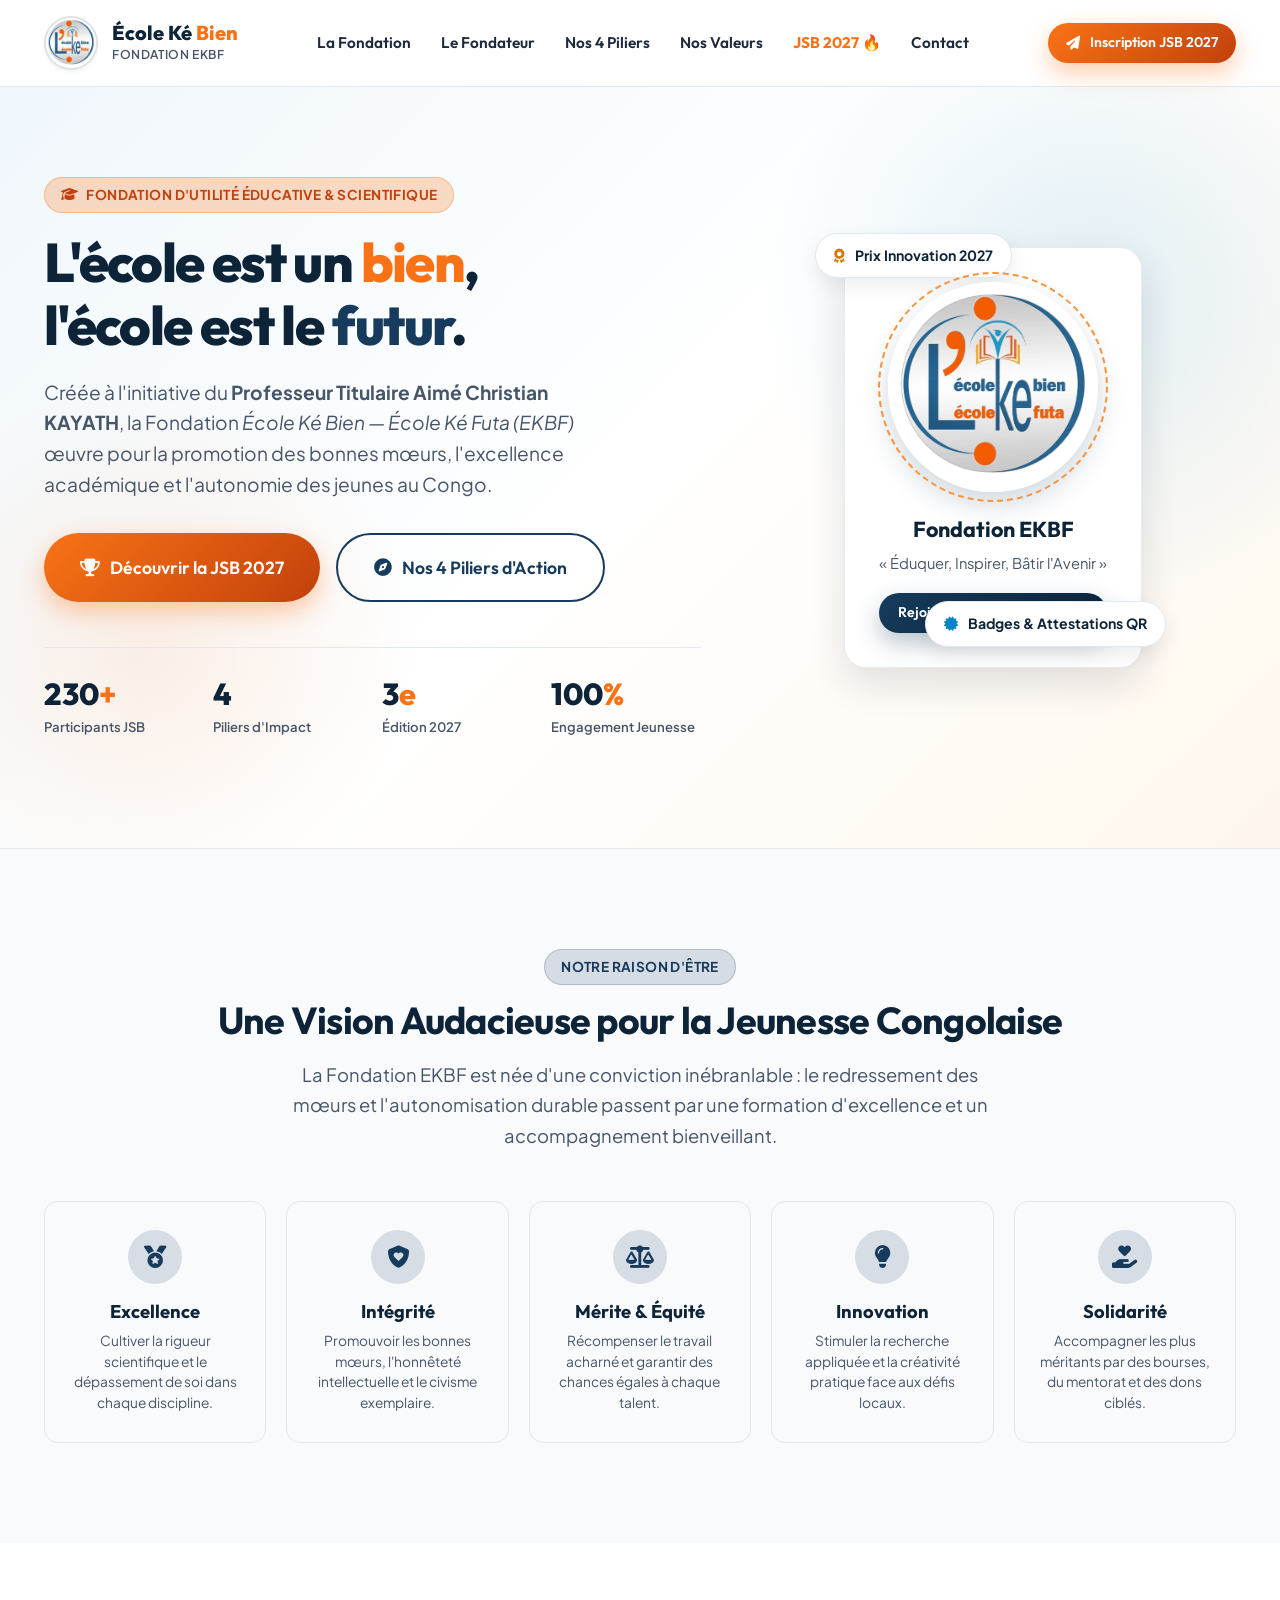
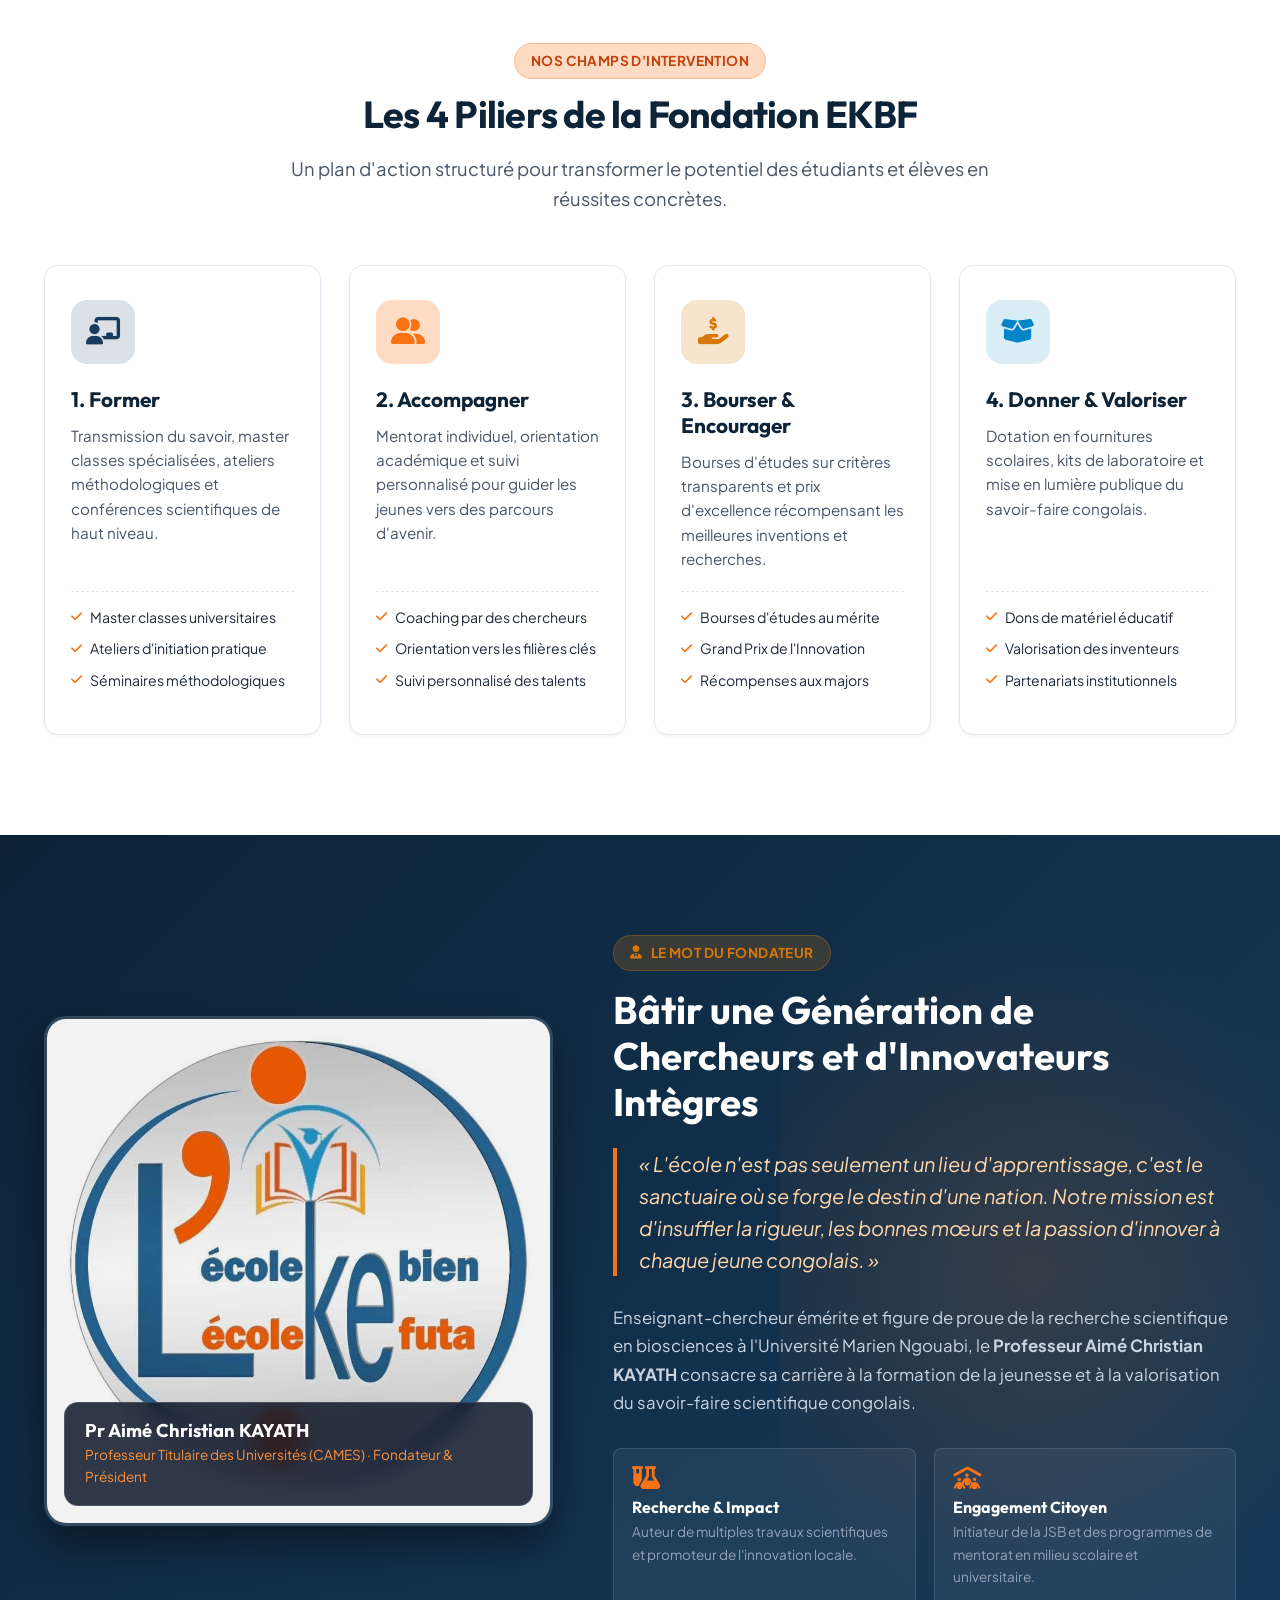
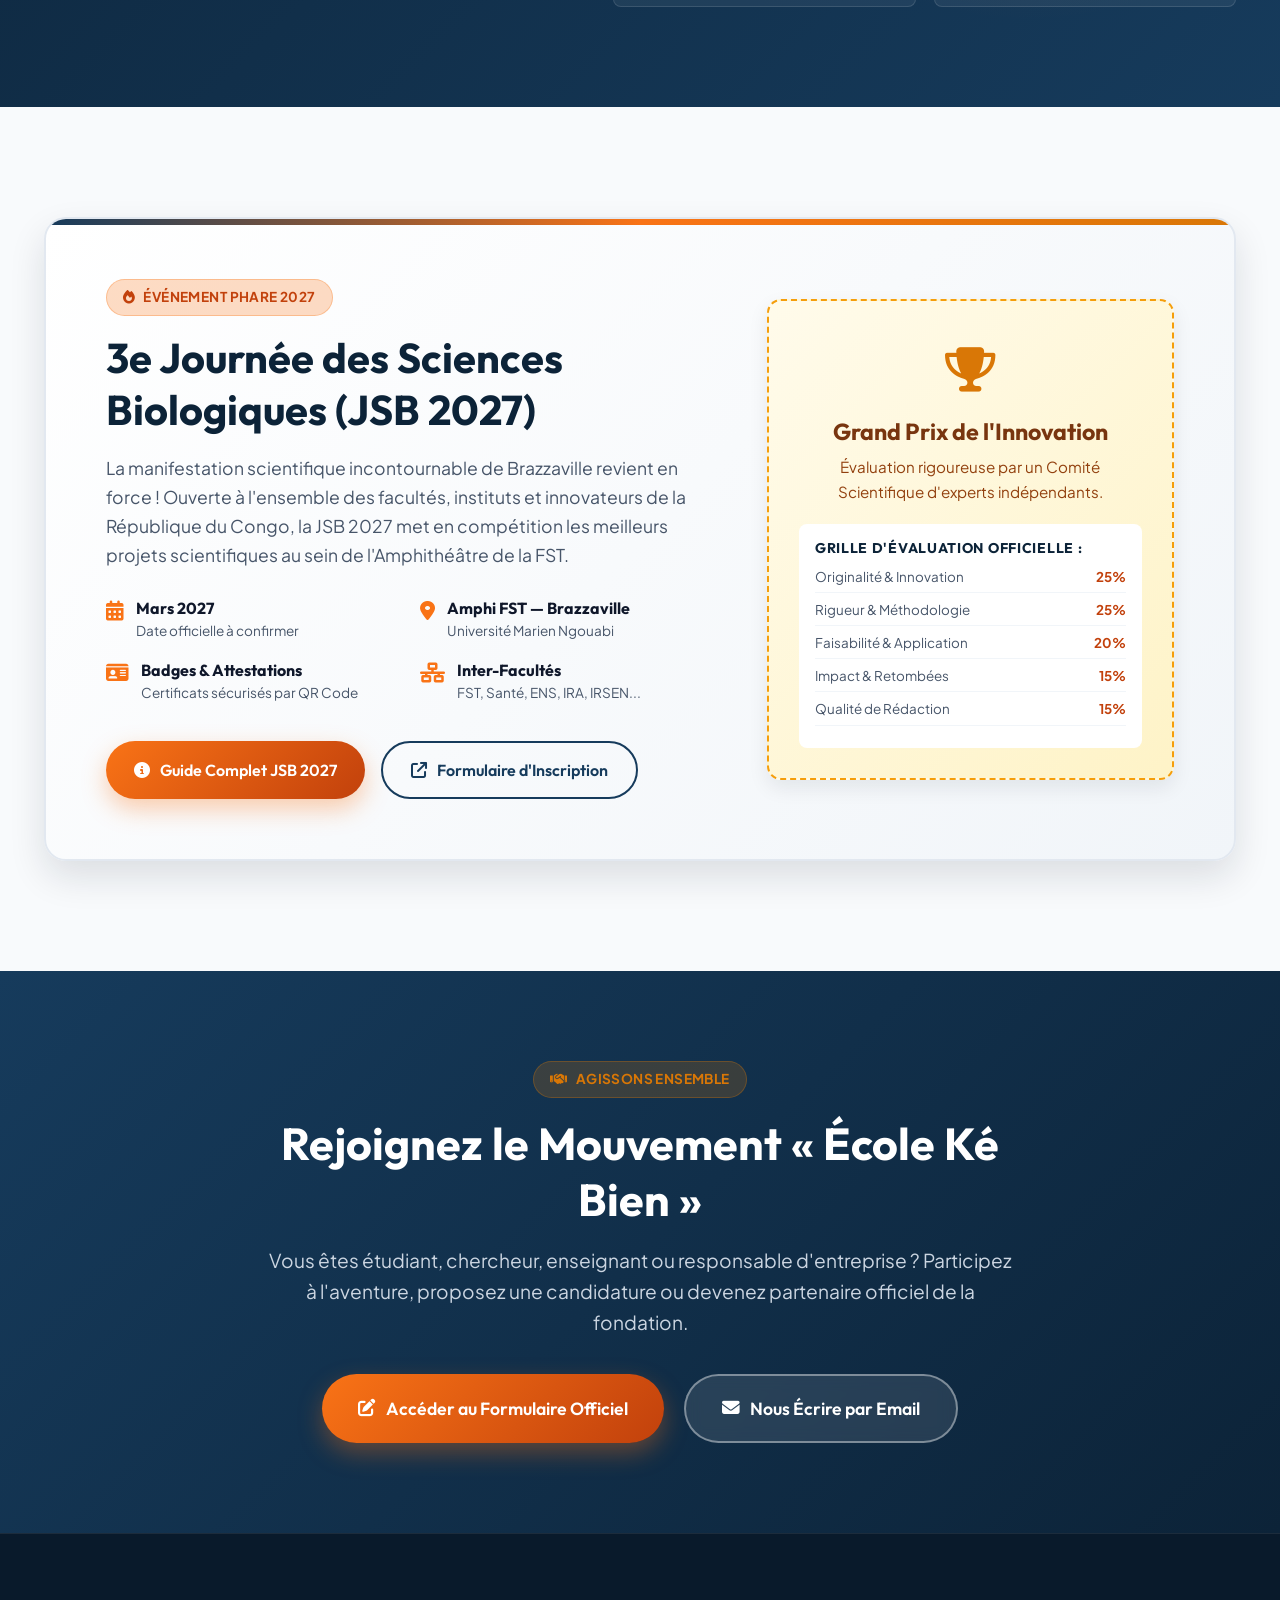
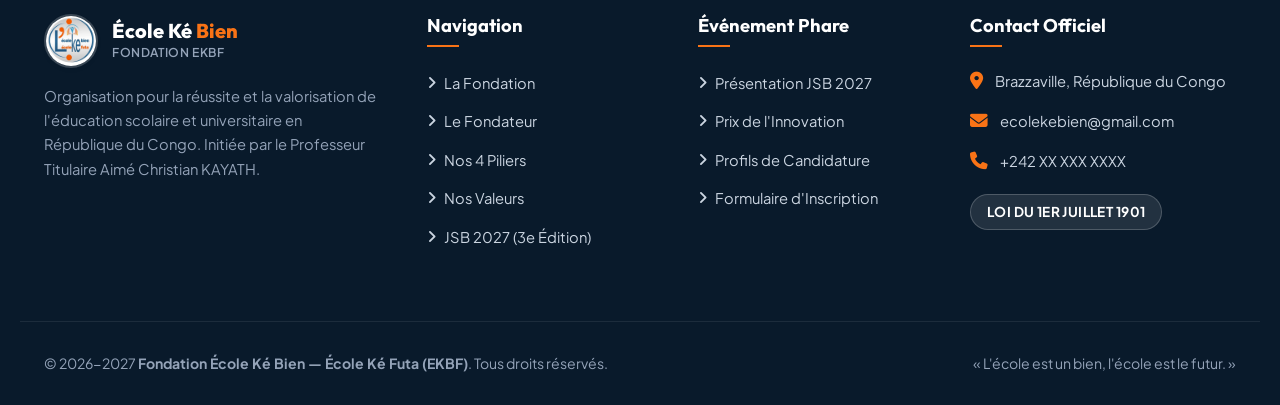
==== index.html @ 183962e8 "Initial commit: Fondation EKBF official website & JSB 2027 portal" ====
<!DOCTYPE html>
<html lang="fr">
<head>
    <meta charset="UTF-8">
    <meta name="viewport" content="width=device-width, initial-scale=1.0">
    <title>Fondation École Ké Bien — École Ké Futa (EKBF) | Excellence, Éducation & Innovation au Congo</title>
    <meta name="description" content="Site officiel de la Fondation École Ké Bien — École Ké Futa (EKBF), initiée par le Pr Aimé Christian KAYATH. Formation, bourses, accompagnement et valorisation de la jeunesse congolaise.">
    <meta name="keywords" content="Fondation École Ké Bien, EKBF, Pr Aimé Christian KAYATH, JSB 2027, Journée des Sciences Biologiques, Éducation Congo, Bourses Brazzaville, FST Marien Ngouabi">
    
    <!-- Open Graph / Meta Réseaux -->
    <meta property="og:title" content="Fondation École Ké Bien — École Ké Futa (EKBF)">
    <meta property="og:description" content="L'école est un bien, l'école est le futur. Former, accompagner, encourager et valoriser la jeunesse.">
    <meta property="og:image" content="assets/images/logo.jpg">
    <meta property="og:type" content="website">
    <link rel="icon" type="image/jpeg" href="assets/images/logo.jpg">

    <!-- Google Fonts -->
    <link rel="preconnect" href="https://fonts.googleapis.com">
    <link rel="preconnect" href="https://fonts.gstatic.com" crossorigin>
    <link href="https://fonts.googleapis.com/css2?family=Outfit:wght@400;500;600;700;800;900&family=Plus+Jakarta+Sans:wght@400;500;600;700&display=swap" rel="stylesheet">
    
    <!-- FontAwesome Icons -->
    <link rel="stylesheet" href="https://cdnjs.cloudflare.com/ajax/libs/font-awesome/6.5.1/css/all.min.css">
    
    <!-- CSS Stylesheet -->
    <link rel="stylesheet" href="assets/css/style.css">
</head>
<body>

    <!-- Header & Navigation -->
    <header class="header">
        <div class="container nav-container">
            <a href="index.html" class="brand">
                <img src="assets/images/logo.jpg" alt="Logo Fondation École Ké Bien" class="brand-logo">
                <div class="brand-text">
                    <span class="brand-name">École Ké <span>Bien</span></span>
                    <span class="brand-sub">Fondation EKBF</span>
                </div>
            </a>

            <nav class="nav-menu">
                <a href="#about" class="nav-link">La Fondation</a>
                <a href="#founder" class="nav-link">Le Fondateur</a>
                <a href="#pillars" class="nav-link">Nos 4 Piliers</a>
                <a href="#values" class="nav-link">Nos Valeurs</a>
                <a href="jsb2027.html" class="nav-link" style="color: var(--accent); font-weight: 700;">JSB 2027 🔥</a>
                <a href="#contact" class="nav-link">Contact</a>
            </nav>

            <div class="nav-actions">
                <a href="https://docs.google.com/forms/d/e/1FAIpQLSf5AGC9kLKZxLY8xlVCGyChN3g2PgjJRhmzrLMBr2_vWuns3w/viewform" target="_blank" class="btn btn-accent btn-sm">
                    <i class="fa-solid fa-paper-plane"></i> Inscription JSB 2027
                </a>
                <button class="mobile-toggle" aria-label="Menu">
                    <i class="fa-solid fa-bars"></i>
                </button>
            </div>
        </div>
    </header>

    <!-- Hero Section -->
    <section class="hero">
        <div class="container hero-grid">
            <div class="hero-content">
                <div class="badge badge-accent">
                    <i class="fa-solid fa-graduation-cap"></i> Fondation d'Utilité Éducative & Scientifique
                </div>
                <h1 class="hero-title">
                    L'école est un <span class="highlight-orange">bien</span>,<br>
                    l'école est le <span class="highlight-blue">futur</span>.
                </h1>
                <p class="hero-desc">
                    Créée à l'initiative du <strong>Professeur Titulaire Aimé Christian KAYATH</strong>, la Fondation <em>École Ké Bien — École Ké Futa (EKBF)</em> œuvre pour la promotion des bonnes mœurs, l'excellence académique et l'autonomie des jeunes au Congo.
                </p>
                <div class="hero-buttons">
                    <a href="jsb2027.html" class="btn btn-accent btn-lg">
                        <i class="fa-solid fa-trophy"></i> Découvrir la JSB 2027
                    </a>
                    <a href="#pillars" class="btn btn-outline btn-lg">
                        <i class="fa-solid fa-compass"></i> Nos 4 Piliers d'Action
                    </a>
                </div>

                <div class="hero-stats">
                    <div class="stat-item">
                        <div class="stat-num">230<span>+</span></div>
                        <div class="stat-label">Participants JSB</div>
                    </div>
                    <div class="stat-item">
                        <div class="stat-num">4</div>
                        <div class="stat-label">Piliers d'Impact</div>
                    </div>
                    <div class="stat-item">
                        <div class="stat-num">3<span>e</span></div>
                        <div class="stat-label">Édition 2027</div>
                    </div>
                    <div class="stat-item">
                        <div class="stat-num">100<span>%</span></div>
                        <div class="stat-label">Engagement Jeunesse</div>
                    </div>
                </div>
            </div>

            <div class="hero-visual">
                <div class="hero-card-badge">
                    <div class="floating-pill pill-1">
                        <i class="fa-solid fa-award" style="color: var(--gold);"></i> Prix Innovation 2027
                    </div>
                    <div class="hero-logo-wrapper">
                        <div class="pulse-ring"></div>
                        <img src="assets/images/logo.jpg" alt="Sceau Officiel Fondation EKBF">
                    </div>
                    <h3 class="hero-card-title">Fondation EKBF</h3>
                    <p class="hero-card-sub">« Éduquer, Inspirer, Bâtir l'Avenir »</p>
                    <a href="https://docs.google.com/forms/d/e/1FAIpQLSf5AGC9kLKZxLY8xlVCGyChN3g2PgjJRhmzrLMBr2_vWuns3w/viewform" target="_blank" class="btn btn-primary btn-sm" style="width: 100%;">
                        Rejoindre l'Événement Officiel
                    </a>
                    <div class="floating-pill pill-2">
                        <i class="fa-solid fa-certificate" style="color: var(--sky);"></i> Badges & Attestations QR
                    </div>
                </div>
            </div>
        </div>
    </section>

    <!-- Section À Propos & Vision -->
    <section id="about" class="section-values" style="background: #f8fafc; border-top: 1px solid var(--gray-border);">
        <div class="container">
            <div class="section-tag">
                <span class="badge badge-primary">Notre Raison d'Être</span>
            </div>
            <h2 class="section-title">Une Vision Audacieuse pour la Jeunesse Congolaise</h2>
            <p class="section-subtitle">
                La Fondation EKBF est née d'une conviction inébranlable : le redressement des mœurs et l'autonomisation durable passent par une formation d'excellence et un accompagnement bienveillant.
            </p>

            <div class="values-grid">
                <div class="value-card">
                    <div class="value-icon"><i class="fa-solid fa-medal"></i></div>
                    <h3 class="value-title">Excellence</h3>
                    <p class="value-desc">Cultiver la rigueur scientifique et le dépassement de soi dans chaque discipline.</p>
                </div>
                <div class="value-card">
                    <div class="value-icon"><i class="fa-solid fa-shield-heart"></i></div>
                    <h3 class="value-title">Intégrité</h3>
                    <p class="value-desc">Promouvoir les bonnes mœurs, l'honnêteté intellectuelle et le civisme exemplaire.</p>
                </div>
                <div class="value-card">
                    <div class="value-icon"><i class="fa-solid fa-scale-balanced"></i></div>
                    <h3 class="value-title">Mérite & Équité</h3>
                    <p class="value-desc">Récompenser le travail acharné et garantir des chances égales à chaque talent.</p>
                </div>
                <div class="value-card">
                    <div class="value-icon"><i class="fa-solid fa-lightbulb"></i></div>
                    <h3 class="value-title">Innovation</h3>
                    <p class="value-desc">Stimuler la recherche appliquée et la créativité pratique face aux défis locaux.</p>
                </div>
                <div class="value-card">
                    <div class="value-icon"><i class="fa-solid fa-hand-holding-heart"></i></div>
                    <h3 class="value-title">Solidarité</h3>
                    <p class="value-desc">Accompagner les plus méritants par des bourses, du mentorat et des dons ciblés.</p>
                </div>
            </div>
        </div>
    </section>

    <!-- Section 4 Piliers d'Action -->
    <section id="pillars" class="section-pillars">
        <div class="container">
            <div class="section-tag">
                <span class="badge badge-accent">Nos Champs d'Intervention</span>
            </div>
            <h2 class="section-title">Les 4 Piliers de la Fondation EKBF</h2>
            <p class="section-subtitle">
                Un plan d'action structuré pour transformer le potentiel des étudiants et élèves en réussites concrètes.
            </p>

            <div class="pillars-grid">
                <!-- Pilier 1 -->
                <div class="pillar-card">
                    <div class="pillar-icon"><i class="fa-solid fa-chalkboard-user"></i></div>
                    <h3 class="pillar-title">1. Former</h3>
                    <p class="pillar-desc">
                        Transmission du savoir, master classes spécialisées, ateliers méthodologiques et conférences scientifiques de haut niveau.
                    </p>
                    <ul class="pillar-list">
                        <li><i class="fa-solid fa-check"></i> Master classes universitaires</li>
                        <li><i class="fa-solid fa-check"></i> Ateliers d'initiation pratique</li>
                        <li><i class="fa-solid fa-check"></i> Séminaires méthodologiques</li>
                    </ul>
                </div>

                <!-- Pilier 2 -->
                <div class="pillar-card">
                    <div class="pillar-icon"><i class="fa-solid fa-user-group"></i></div>
                    <h3 class="pillar-title">2. Accompagner</h3>
                    <p class="pillar-desc">
                        Mentorat individuel, orientation académique et suivi personnalisé pour guider les jeunes vers des parcours d'avenir.
                    </p>
                    <ul class="pillar-list">
                        <li><i class="fa-solid fa-check"></i> Coaching par des chercheurs</li>
                        <li><i class="fa-solid fa-check"></i> Orientation vers les filières clés</li>
                        <li><i class="fa-solid fa-check"></i> Suivi personnalisé des talents</li>
                    </ul>
                </div>

                <!-- Pilier 3 -->
                <div class="pillar-card">
                    <div class="pillar-icon"><i class="fa-solid fa-hand-holding-dollar"></i></div>
                    <h3 class="pillar-title">3. Bourser & Encourager</h3>
                    <p class="pillar-desc">
                        Bourses d'études sur critères transparents et prix d'excellence récompensant les meilleures inventions et recherches.
                    </p>
                    <ul class="pillar-list">
                        <li><i class="fa-solid fa-check"></i> Bourses d'études au mérite</li>
                        <li><i class="fa-solid fa-check"></i> Grand Prix de l'Innovation</li>
                        <li><i class="fa-solid fa-check"></i> Récompenses aux majors</li>
                    </ul>
                </div>

                <!-- Pilier 4 -->
                <div class="pillar-card">
                    <div class="pillar-icon"><i class="fa-solid fa-box-open"></i></div>
                    <h3 class="pillar-title">4. Donner & Valoriser</h3>
                    <p class="pillar-desc">
                        Dotation en fournitures scolaires, kits de laboratoire et mise en lumière publique du savoir-faire congolais.
                    </p>
                    <ul class="pillar-list">
                        <li><i class="fa-solid fa-check"></i> Dons de matériel éducatif</li>
                        <li><i class="fa-solid fa-check"></i> Valorisation des inventeurs</li>
                        <li><i class="fa-solid fa-check"></i> Partenariats institutionnels</li>
                    </ul>
                </div>
            </div>
        </div>
    </section>

    <!-- Section Le Fondateur -->
    <section id="founder" class="section-founder">
        <div class="container founder-grid">
            <div class="founder-image-box">
                <div class="founder-img-wrapper">
                    <img src="assets/images/logo.jpg" alt="Fondateur Pr Aimé Christian KAYATH" style="filter: brightness(0.95);">
                </div>
                <div class="founder-badge-overlay">
                    <h4 class="founder-badge-title">Pr Aimé Christian KAYATH</h4>
                    <p class="founder-badge-sub">Professeur Titulaire des Universités (CAMES) · Fondateur & Président</p>
                </div>
            </div>

            <div class="founder-content">
                <div class="badge badge-gold" style="margin-bottom: 16px;">
                    <i class="fa-solid fa-user-tie"></i> Le Mot du Fondateur
                </div>
                <h2>Bâtir une Génération de Chercheurs et d'Innovateurs Intègres</h2>
                <div class="founder-quote">
                    « L'école n'est pas seulement un lieu d'apprentissage, c'est le sanctuaire où se forge le destin d'une nation. Notre mission est d'insuffler la rigueur, les bonnes mœurs et la passion d'innover à chaque jeune congolais. »
                </div>
                <p class="founder-bio">
                    Enseignant-chercheur émérite et figure de proue de la recherche scientifique en biosciences à l'Université Marien Ngouabi, le <strong>Professeur Aimé Christian KAYATH</strong> consacre sa carrière à la formation de la jeunesse et à la valorisation du savoir-faire scientifique congolais.
                </p>

                <div class="founder-highlights">
                    <div class="highlight-box">
                        <i class="fa-solid fa-flask-vial"></i>
                        <h4>Recherche & Impact</h4>
                        <p>Auteur de multiples travaux scientifiques et promoteur de l'innovation locale.</p>
                    </div>
                    <div class="highlight-box">
                        <i class="fa-solid fa-people-roof"></i>
                        <h4>Engagement Citoyen</h4>
                        <p>Initiateur de la JSB et des programmes de mentorat en milieu scolaire et universitaire.</p>
                    </div>
                </div>
            </div>
        </div>
    </section>

    <!-- Section Coup de Projecteur JSB 2027 -->
    <section class="section-jsb-spotlight">
        <div class="container">
            <div class="spotlight-card">
                <div class="spotlight-grid">
                    <div class="spotlight-info">
                        <div class="badge badge-accent">
                            <i class="fa-solid fa-fire"></i> Événement Phare 2027
                        </div>
                        <h2>3e Journée des Sciences Biologiques (JSB 2027)</h2>
                        <p>
                            La manifestation scientifique incontournable de Brazzaville revient en force ! Ouverte à l'ensemble des facultés, instituts et innovateurs de la République du Congo, la JSB 2027 met en compétition les meilleurs projets scientifiques au sein de l'Amphithéâtre de la FST.
                        </p>

                        <div class="spotlight-features">
                            <div class="feature-pill">
                                <i class="fa-solid fa-calendar-days"></i>
                                <div>
                                    <h5>Mars 2027</h5>
                                    <p>Date officielle à confirmer</p>
                                </div>
                            </div>
                            <div class="feature-pill">
                                <i class="fa-solid fa-location-dot"></i>
                                <div>
                                    <h5>Amphi FST — Brazzaville</h5>
                                    <p>Université Marien Ngouabi</p>
                                </div>
                            </div>
                            <div class="feature-pill">
                                <i class="fa-solid fa-id-card"></i>
                                <div>
                                    <h5>Badges & Attestations</h5>
                                    <p>Certificats sécurisés par QR Code</p>
                                </div>
                            </div>
                            <div class="feature-pill">
                                <i class="fa-solid fa-network-wired"></i>
                                <div>
                                    <h5>Inter-Facultés</h5>
                                    <p>FST, Santé, ENS, IRA, IRSEN...</p>
                                </div>
                            </div>
                        </div>

                        <div style="display: flex; gap: 16px; flex-wrap: wrap;">
                            <a href="jsb2027.html" class="btn btn-accent">
                                <i class="fa-solid fa-circle-info"></i> Guide Complet JSB 2027
                            </a>
                            <a href="https://docs.google.com/forms/d/e/1FAIpQLSf5AGC9kLKZxLY8xlVCGyChN3g2PgjJRhmzrLMBr2_vWuns3w/viewform" target="_blank" class="btn btn-outline">
                                <i class="fa-solid fa-arrow-up-right-from-square"></i> Formulaire d'Inscription
                            </a>
                        </div>
                    </div>

                    <div class="spotlight-prize">
                        <div class="prize-box">
                            <div class="prize-icon"><i class="fa-solid fa-trophy"></i></div>
                            <h3>Grand Prix de l'Innovation</h3>
                            <p>Évaluation rigoureuse par un Comité Scientifique d'experts indépendants.</p>
                            
                            <div class="prize-criteria">
                                <h6>Grille d'Évaluation Officielle :</h6>
                                <ul>
                                    <li>Originalité & Innovation <span>25%</span></li>
                                    <li>Rigueur & Méthodologie <span>25%</span></li>
                                    <li>Faisabilité & Application <span>20%</span></li>
                                    <li>Impact & Retombées <span>15%</span></li>
                                    <li>Qualité de Rédaction <span>15%</span></li>
                                </ul>
                            </div>
                        </div>
                    </div>
                </div>
            </div>
        </div>
    </section>

    <!-- Section CTA / Contact -->
    <section id="contact" class="section-cta">
        <div class="container cta-box">
            <div class="badge badge-gold" style="margin-bottom: 18px;">
                <i class="fa-solid fa-handshake"></i> Agissons Ensemble
            </div>
            <h2>Rejoignez le Mouvement « École Ké Bien »</h2>
            <p>
                Vous êtes étudiant, chercheur, enseignant ou responsable d'entreprise ? Participez à l'aventure, proposez une candidature ou devenez partenaire officiel de la fondation.
            </p>
            <div class="cta-actions">
                <a href="https://docs.google.com/forms/d/e/1FAIpQLSf5AGC9kLKZxLY8xlVCGyChN3g2PgjJRhmzrLMBr2_vWuns3w/viewform" target="_blank" class="btn btn-accent btn-lg">
                    <i class="fa-solid fa-pen-to-square"></i> Accéder au Formulaire Officiel
                </a>
                <a href="mailto:ecolekebien@gmail.com" class="btn btn-outline-white btn-lg">
                    <i class="fa-solid fa-envelope"></i> Nous Écrire par Email
                </a>
            </div>
        </div>
    </section>

    <!-- Footer -->
    <footer class="footer">
        <div class="container footer-grid">
            <div class="footer-brand">
                <div class="brand">
                    <img src="assets/images/logo.jpg" alt="Logo Fondation EKBF" class="brand-logo">
                    <div class="brand-text">
                        <span class="brand-name">École Ké <span style="color: var(--accent);">Bien</span></span>
                        <span class="brand-sub" style="color: #94a3b8;">Fondation EKBF</span>
                    </div>
                </div>
                <p class="footer-desc">
                    Organisation pour la réussite et la valorisation de l'éducation scolaire et universitaire en République du Congo. Initiée par le Professeur Titulaire Aimé Christian KAYATH.
                </p>
            </div>

            <div class="footer-col">
                <h4>Navigation</h4>
                <ul class="footer-links">
                    <li><a href="#about"><i class="fa-solid fa-angle-right"></i> La Fondation</a></li>
                    <li><a href="#founder"><i class="fa-solid fa-angle-right"></i> Le Fondateur</a></li>
                    <li><a href="#pillars"><i class="fa-solid fa-angle-right"></i> Nos 4 Piliers</a></li>
                    <li><a href="#values"><i class="fa-solid fa-angle-right"></i> Nos Valeurs</a></li>
                    <li><a href="jsb2027.html"><i class="fa-solid fa-angle-right"></i> JSB 2027 (3e Édition)</a></li>
                </ul>
            </div>

            <div class="footer-col">
                <h4>Événement Phare</h4>
                <ul class="footer-links">
                    <li><a href="jsb2027.html"><i class="fa-solid fa-angle-right"></i> Présentation JSB 2027</a></li>
                    <li><a href="jsb2027.html#prix"><i class="fa-solid fa-angle-right"></i> Prix de l'Innovation</a></li>
                    <li><a href="jsb2027.html#parcours"><i class="fa-solid fa-angle-right"></i> Profils de Candidature</a></li>
                    <li><a href="https://docs.google.com/forms/d/e/1FAIpQLSf5AGC9kLKZxLY8xlVCGyChN3g2PgjJRhmzrLMBr2_vWuns3w/viewform" target="_blank"><i class="fa-solid fa-angle-right"></i> Formulaire d'Inscription</a></li>
                </ul>
            </div>

            <div class="footer-col">
                <h4>Contact Officiel</h4>
                <div class="footer-contact-item">
                    <i class="fa-solid fa-location-dot"></i>
                    <span>Brazzaville, République du Congo</span>
                </div>
                <div class="footer-contact-item">
                    <i class="fa-solid fa-envelope"></i>
                    <span>ecolekebien@gmail.com</span>
                </div>
                <div class="footer-contact-item">
                    <i class="fa-solid fa-phone"></i>
                    <span>+242 XX XXX XXXX</span>
                </div>
                <div style="margin-top: 20px;">
                    <span class="badge badge-primary" style="background: rgba(255,255,255,0.1); color: #fff; border-color: rgba(255,255,255,0.2);">
                        Loi du 1er juillet 1901
                    </span>
                </div>
            </div>
        </div>

        <div class="container footer-bottom">
            <div>
                © 2026-2027 <strong>Fondation École Ké Bien — École Ké Futa (EKBF)</strong>. Tous droits réservés.
            </div>
            <div>
                « L'école est un bien, l'école est le futur. »
            </div>
        </div>
    </footer>

    <!-- Scripts -->
    <script src="assets/js/main.js"></script>
</body>
</html>
---- assets/css/style.css ----
/* ==========================================================================
   FONDATION ÉCOLE KÉ BIEN — ÉCOLE KÉ FUTA (EKBF)
   Charte Graphique Officielle & Styles Web
   Couleurs : Bleu Marine (#163b5c), Orange (#f97316), Or (#d97706), Ciel (#0284c7)
   ========================================================================== */

:root {
  /* Palette de couleurs officielle */
  --primary: #163b5c;
  --primary-dark: #0c2338;
  --primary-light: #235582;
  --primary-glow: rgba(22, 59, 92, 0.15);
  
  --accent: #f97316;
  --accent-dark: #c2410c;
  --accent-light: #fb923c;
  --accent-glow: rgba(249, 115, 22, 0.25);
  
  --gold: #d97706;
  --gold-light: #f59e0b;
  --gold-glow: rgba(217, 119, 6, 0.2);
  
  --sky: #0284c7;
  --sky-light: #38bdf8;
  --sky-glow: rgba(2, 132, 199, 0.15);
  
  --dark: #0f172a;
  --dark-light: #1e293b;
  --gray-text: #475569;
  --gray-light: #f1f5f9;
  --gray-border: #e2e8f0;
  --white: #ffffff;
  
  /* Typographie */
  --font-heading: 'Outfit', -apple-system, BlinkMacSystemFont, 'Segoe UI', Roboto, sans-serif;
  --font-body: 'Plus Jakarta Sans', -apple-system, BlinkMacSystemFont, 'Segoe UI', Roboto, sans-serif;
  
  /* Effets & Ombres */
  --shadow-sm: 0 2px 4px rgba(15, 23, 42, 0.05);
  --shadow-md: 0 8px 20px rgba(15, 23, 42, 0.08);
  --shadow-lg: 0 16px 36px rgba(15, 23, 42, 0.12);
  --shadow-accent: 0 10px 25px rgba(249, 115, 22, 0.35);
  --shadow-primary: 0 10px 25px rgba(22, 59, 92, 0.3);
  
  --radius-sm: 8px;
  --radius-md: 14px;
  --radius-lg: 22px;
  --radius-full: 9999px;
  
  --transition: all 0.3s cubic-bezier(0.4, 0, 0.2, 1);
}

/* Reset & Base */
*, *::before, *::after {
  box-sizing: border-box;
  margin: 0;
  padding: 0;
}

html {
  scroll-behavior: smooth;
  font-size: 16px;
}

body {
  font-family: var(--font-body);
  color: var(--dark);
  background-color: #fcfdfe;
  line-height: 1.65;
  overflow-x: hidden;
  -webkit-font-smoothing: antialiased;
}

h1, h2, h3, h4, h5, h6 {
  font-family: var(--font-heading);
  font-weight: 700;
  color: var(--primary-dark);
  line-height: 1.25;
}

a {
  color: inherit;
  text-decoration: none;
  transition: var(--transition);
}

img {
  max-width: 100%;
  height: auto;
  display: block;
}

ul {
  list-style: none;
}

.container {
  width: 100%;
  max-width: 1240px;
  margin: 0 auto;
  padding: 0 24px;
}

/* Utilitaires & Badges */
.badge {
  display: inline-flex;
  align-items: center;
  gap: 8px;
  padding: 6px 16px;
  border-radius: var(--radius-full);
  font-size: 0.85rem;
  font-weight: 700;
  letter-spacing: 0.03em;
  text-transform: uppercase;
}

.badge-primary {
  background: var(--primary-glow);
  color: var(--primary);
  border: 1px solid rgba(22, 59, 92, 0.2);
}

.badge-accent {
  background: var(--accent-glow);
  color: var(--accent-dark);
  border: 1px solid rgba(249, 115, 22, 0.3);
}

.badge-gold {
  background: var(--gold-glow);
  color: var(--gold);
  border: 1px solid rgba(217, 119, 6, 0.3);
}

.section-tag {
  text-align: center;
  margin-bottom: 12px;
}

.section-title {
  font-size: 2.35rem;
  text-align: center;
  margin-bottom: 16px;
  letter-spacing: -0.02em;
}

.section-subtitle {
  font-size: 1.15rem;
  color: var(--gray-text);
  text-align: center;
  max-width: 720px;
  margin: 0 auto 50px auto;
}

/* Boutons */
.btn {
  display: inline-flex;
  align-items: center;
  justify-content: center;
  gap: 10px;
  padding: 14px 28px;
  border-radius: var(--radius-full);
  font-family: var(--font-heading);
  font-weight: 600;
  font-size: 1rem;
  cursor: pointer;
  border: none;
  transition: var(--transition);
  text-align: center;
  position: relative;
  overflow: hidden;
}

.btn-primary {
  background: linear-gradient(135deg, var(--primary) 0%, var(--primary-dark) 100%);
  color: var(--white);
  box-shadow: var(--shadow-primary);
}

.btn-primary:hover {
  background: linear-gradient(135deg, var(--primary-light) 0%, var(--primary) 100%);
  transform: translateY(-2px);
  box-shadow: 0 14px 30px rgba(22, 59, 92, 0.4);
}

.btn-accent {
  background: linear-gradient(135deg, var(--accent) 0%, var(--accent-dark) 100%);
  color: var(--white);
  box-shadow: var(--shadow-accent);
}

.btn-accent:hover {
  background: linear-gradient(135deg, var(--accent-light) 0%, var(--accent) 100%);
  transform: translateY(-2px);
  box-shadow: 0 14px 30px rgba(249, 115, 22, 0.45);
}

.btn-outline {
  background: transparent;
  color: var(--primary);
  border: 2px solid var(--primary);
}

.btn-outline:hover {
  background: var(--primary);
  color: var(--white);
  transform: translateY(-2px);
}

.btn-outline-white {
  background: rgba(255, 255, 255, 0.1);
  color: var(--white);
  border: 2px solid rgba(255, 255, 255, 0.4);
  backdrop-filter: blur(8px);
}

.btn-outline-white:hover {
  background: var(--white);
  color: var(--primary-dark);
  transform: translateY(-2px);
}

.btn-lg {
  padding: 18px 36px;
  font-size: 1.1rem;
}

.btn-sm {
  padding: 8px 18px;
  font-size: 0.88rem;
}

/* ==========================================================================
   Header & Navigation
   ========================================================================== */
.header {
  position: sticky;
  top: 0;
  left: 0;
  width: 100%;
  background: rgba(255, 255, 255, 0.92);
  backdrop-filter: blur(14px);
  -webkit-backdrop-filter: blur(14px);
  z-index: 1000;
  border-bottom: 1px solid var(--gray-border);
  transition: var(--transition);
}

.header.scrolled {
  box-shadow: var(--shadow-md);
  background: rgba(255, 255, 255, 0.98);
}

.nav-container {
  display: flex;
  align-items: center;
  justify-content: space-between;
  height: 86px;
}

.brand {
  display: flex;
  align-items: center;
  gap: 14px;
}

.brand-logo {
  width: 54px;
  height: 54px;
  border-radius: 50%;
  object-fit: cover;
  box-shadow: var(--shadow-sm);
  border: 2px solid var(--primary-glow);
  transition: var(--transition);
}

.brand:hover .brand-logo {
  transform: rotate(5deg) scale(1.05);
}

.brand-text {
  display: flex;
  flex-direction: column;
}

.brand-name {
  font-family: var(--font-heading);
  font-weight: 800;
  font-size: 1.25rem;
  color: var(--primary-dark);
  line-height: 1.1;
}

.brand-name span {
  color: var(--accent);
}

.brand-sub {
  font-size: 0.76rem;
  color: var(--gray-text);
  font-weight: 600;
  letter-spacing: 0.05em;
  text-transform: uppercase;
}

.nav-menu {
  display: flex;
  align-items: center;
  gap: 30px;
}

.nav-link {
  font-family: var(--font-heading);
  font-weight: 600;
  font-size: 0.96rem;
  color: var(--dark-light);
  position: relative;
  padding: 6px 0;
}

.nav-link::after {
  content: '';
  position: absolute;
  bottom: 0;
  left: 0;
  width: 0;
  height: 2px;
  background: var(--accent);
  transition: var(--transition);
}

.nav-link:hover, .nav-link.active {
  color: var(--accent-dark);
}

.nav-link:hover::after, .nav-link.active::after {
  width: 100%;
}

.nav-actions {
  display: flex;
  align-items: center;
  gap: 16px;
}

.mobile-toggle {
  display: none;
  background: none;
  border: none;
  font-size: 1.6rem;
  color: var(--primary);
  cursor: pointer;
}

/* ==========================================================================
   Hero Section
   ========================================================================== */
.hero {
  position: relative;
  padding: 90px 0 110px 0;
  background: linear-gradient(135deg, #f0f7fc 0%, #fff 50%, #fff7ed 100%);
  overflow: hidden;
}

.hero::before {
  content: '';
  position: absolute;
  top: -15%;
  right: -10%;
  width: 650px;
  height: 650px;
  background: radial-gradient(circle, rgba(2, 132, 199, 0.12) 0%, rgba(2, 132, 199, 0) 70%);
  border-radius: 50%;
  pointer-events: none;
}

.hero::after {
  content: '';
  position: absolute;
  bottom: -10%;
  left: -10%;
  width: 550px;
  height: 550px;
  background: radial-gradient(circle, rgba(249, 115, 22, 0.1) 0%, rgba(249, 115, 22, 0) 70%);
  border-radius: 50%;
  pointer-events: none;
}

.hero-grid {
  display: grid;
  grid-template-columns: 1.15fr 0.85fr;
  gap: 50px;
  align-items: center;
  position: relative;
  z-index: 2;
}

.hero-content {
  display: flex;
  flex-direction: column;
  align-items: flex-start;
}

.hero-title {
  font-size: 3.4rem;
  font-weight: 800;
  color: var(--primary-dark);
  margin: 18px 0 20px 0;
  letter-spacing: -0.03em;
  line-height: 1.15;
}

.hero-title .highlight-orange {
  color: var(--accent);
  position: relative;
  display: inline-block;
}

.hero-title .highlight-blue {
  color: var(--primary);
}

.hero-desc {
  font-size: 1.2rem;
  color: var(--gray-text);
  margin-bottom: 34px;
  max-width: 580px;
  line-height: 1.6;
}

.hero-buttons {
  display: flex;
  flex-wrap: wrap;
  gap: 16px;
  margin-bottom: 45px;
}

.hero-stats {
  display: grid;
  grid-template-columns: repeat(4, 1fr);
  gap: 20px;
  padding-top: 30px;
  border-top: 1px solid var(--gray-border);
  width: 100%;
}

.stat-item {
  display: flex;
  flex-direction: column;
}

.stat-num {
  font-family: var(--font-heading);
  font-size: 1.9rem;
  font-weight: 800;
  color: var(--primary-dark);
  line-height: 1.1;
}

.stat-num span {
  color: var(--accent);
}

.stat-label {
  font-size: 0.82rem;
  color: var(--gray-text);
  font-weight: 600;
  margin-top: 4px;
}

.hero-visual {
  display: flex;
  justify-content: center;
  align-items: center;
  position: relative;
}

.hero-card-badge {
  position: relative;
  background: var(--white);
  padding: 34px;
  border-radius: var(--radius-lg);
  box-shadow: var(--shadow-lg);
  border: 1px solid rgba(226, 232, 240, 0.8);
  display: flex;
  flex-direction: column;
  align-items: center;
  text-align: center;
  max-width: 380px;
  transition: var(--transition);
}

.hero-card-badge:hover {
  transform: translateY(-6px);
  box-shadow: 0 24px 48px rgba(15, 23, 42, 0.16);
}

.hero-logo-wrapper {
  position: relative;
  width: 210px;
  height: 210px;
  margin-bottom: 24px;
}

.hero-logo-wrapper img {
  width: 100%;
  height: 100%;
  border-radius: 50%;
  object-fit: cover;
  box-shadow: 0 12px 28px rgba(22, 59, 92, 0.2);
  border: 4px solid var(--white);
}

.pulse-ring {
  position: absolute;
  top: -10px;
  left: -10px;
  right: -10px;
  bottom: -10px;
  border-radius: 50%;
  border: 2px dashed var(--accent-light);
  animation: rotateSlow 25s linear infinite;
}

@keyframes rotateSlow {
  from { transform: rotate(0deg); }
  to { transform: rotate(360deg); }
}

.hero-card-title {
  font-size: 1.35rem;
  margin-bottom: 8px;
  color: var(--primary-dark);
}

.hero-card-sub {
  font-size: 0.92rem;
  color: var(--gray-text);
  margin-bottom: 18px;
}

.floating-pill {
  position: absolute;
  background: var(--white);
  padding: 10px 18px;
  border-radius: var(--radius-full);
  box-shadow: var(--shadow-md);
  display: flex;
  align-items: center;
  gap: 10px;
  font-size: 0.88rem;
  font-weight: 700;
  color: var(--primary-dark);
  border: 1px solid var(--gray-border);
  animation: float 4s ease-in-out infinite;
}

.floating-pill.pill-1 {
  top: -15px;
  left: -30px;
  animation-delay: 0s;
}

.floating-pill.pill-2 {
  bottom: 20px;
  right: -25px;
  animation-delay: 2s;
}

@keyframes float {
  0%, 100% { transform: translateY(0); }
  50% { transform: translateY(-10px); }
}

/* ==========================================================================
   Section Piliers d'Action
   ========================================================================== */
.section-pillars {
  padding: 100px 0;
  background: #ffffff;
}

.pillars-grid {
  display: grid;
  grid-template-columns: repeat(4, 1fr);
  gap: 28px;
}

.pillar-card {
  background: var(--white);
  padding: 34px 26px;
  border-radius: var(--radius-md);
  border: 1px solid var(--gray-border);
  box-shadow: var(--shadow-sm);
  transition: var(--transition);
  display: flex;
  flex-direction: column;
  position: relative;
  overflow: hidden;
}

.pillar-card::before {
  content: '';
  position: absolute;
  top: 0;
  left: 0;
  right: 0;
  height: 4px;
  background: linear-gradient(90deg, var(--primary), var(--accent));
  opacity: 0;
  transition: var(--transition);
}

.pillar-card:hover {
  transform: translateY(-8px);
  box-shadow: var(--shadow-lg);
  border-color: transparent;
}

.pillar-card:hover::before {
  opacity: 1;
}

.pillar-icon {
  width: 64px;
  height: 64px;
  border-radius: 16px;
  display: flex;
  align-items: center;
  justify-content: center;
  font-size: 1.7rem;
  margin-bottom: 22px;
  transition: var(--transition);
}

.pillar-card:nth-child(1) .pillar-icon {
  background: var(--primary-glow);
  color: var(--primary);
}

.pillar-card:nth-child(2) .pillar-icon {
  background: var(--accent-glow);
  color: var(--accent);
}

.pillar-card:nth-child(3) .pillar-icon {
  background: var(--gold-glow);
  color: var(--gold);
}

.pillar-card:nth-child(4) .pillar-icon {
  background: var(--sky-glow);
  color: var(--sky);
}

.pillar-card:hover .pillar-icon {
  transform: scale(1.1);
}

.pillar-title {
  font-size: 1.3rem;
  margin-bottom: 12px;
  color: var(--primary-dark);
}

.pillar-desc {
  font-size: 0.95rem;
  color: var(--gray-text);
  line-height: 1.6;
  margin-bottom: 20px;
}

.pillar-list {
  margin-top: auto;
  padding-top: 14px;
  border-top: 1px dashed var(--gray-border);
}

.pillar-list li {
  font-size: 0.88rem;
  color: var(--dark-light);
  display: flex;
  align-items: center;
  gap: 8px;
  margin-bottom: 8px;
}

.pillar-list li i {
  color: var(--accent);
  font-size: 0.8rem;
}

/* ==========================================================================
   Section Le Fondateur
   ========================================================================== */
.section-founder {
  padding: 100px 0;
  background: linear-gradient(135deg, #0c2338 0%, #163b5c 100%);
  color: var(--white);
  position: relative;
  overflow: hidden;
}

.section-founder::after {
  content: '';
  position: absolute;
  top: 0;
  right: 0;
  width: 500px;
  height: 100%;
  background: radial-gradient(circle, rgba(249, 115, 22, 0.15) 0%, transparent 70%);
  pointer-events: none;
}

.founder-grid {
  display: grid;
  grid-template-columns: 0.9fr 1.1fr;
  gap: 60px;
  align-items: center;
  position: relative;
  z-index: 2;
}

.founder-image-box {
  position: relative;
}

.founder-img-wrapper {
  position: relative;
  border-radius: var(--radius-lg);
  overflow: hidden;
  box-shadow: 0 20px 40px rgba(0, 0, 0, 0.4);
  border: 3px solid rgba(255, 255, 255, 0.15);
}

.founder-img-wrapper img {
  width: 100%;
  object-fit: cover;
  transition: var(--transition);
}

.founder-badge-overlay {
  position: absolute;
  bottom: 20px;
  left: 20px;
  right: 20px;
  background: rgba(15, 23, 42, 0.85);
  backdrop-filter: blur(10px);
  padding: 16px 20px;
  border-radius: var(--radius-md);
  border: 1px solid rgba(255, 255, 255, 0.15);
}

.founder-badge-title {
  font-size: 1.15rem;
  color: var(--white);
  margin-bottom: 2px;
}

.founder-badge-sub {
  font-size: 0.85rem;
  color: var(--accent-light);
}

.founder-content h2 {
  color: var(--white);
  font-size: 2.4rem;
  margin-bottom: 22px;
  line-height: 1.2;
}

.founder-quote {
  font-size: 1.25rem;
  font-style: italic;
  color: #fed7aa;
  padding-left: 22px;
  border-left: 4px solid var(--accent);
  margin-bottom: 28px;
  line-height: 1.6;
}

.founder-bio {
  color: #cbd5e1;
  font-size: 1.05rem;
  margin-bottom: 30px;
  line-height: 1.7;
}

.founder-highlights {
  display: grid;
  grid-template-columns: 1fr 1fr;
  gap: 18px;
}

.highlight-box {
  background: rgba(255, 255, 255, 0.06);
  border: 1px solid rgba(255, 255, 255, 0.12);
  padding: 18px;
  border-radius: var(--radius-sm);
}

.highlight-box i {
  color: var(--accent);
  font-size: 1.4rem;
  margin-bottom: 8px;
  display: block;
}

.highlight-box h4 {
  color: var(--white);
  font-size: 1rem;
  margin-bottom: 4px;
}

.highlight-box p {
  color: #94a3b8;
  font-size: 0.85rem;
}

/* ==========================================================================
   Section Coup de Projecteur JSB 2027
   ========================================================================== */
.section-jsb-spotlight {
  padding: 110px 0;
  background: #f8fafc;
  position: relative;
}

.spotlight-card {
  background: linear-gradient(135deg, #ffffff 0%, #f1f5f9 100%);
  border-radius: var(--radius-lg);
  border: 2px solid #e2e8f0;
  box-shadow: var(--shadow-lg);
  padding: 60px;
  position: relative;
  overflow: hidden;
}

.spotlight-card::before {
  content: '';
  position: absolute;
  top: 0;
  left: 0;
  width: 100%;
  height: 6px;
  background: linear-gradient(90deg, var(--primary), var(--accent), var(--gold));
}

.spotlight-grid {
  display: grid;
  grid-template-columns: 1.2fr 0.8fr;
  gap: 50px;
  align-items: center;
}

.spotlight-info h2 {
  font-size: 2.6rem;
  color: var(--primary-dark);
  margin: 16px 0 18px 0;
}

.spotlight-info p {
  font-size: 1.1rem;
  color: var(--gray-text);
  margin-bottom: 28px;
  line-height: 1.65;
}

.spotlight-features {
  display: grid;
  grid-template-columns: 1fr 1fr;
  gap: 18px;
  margin-bottom: 36px;
}

.feature-pill {
  display: flex;
  align-items: flex-start;
  gap: 12px;
}

.feature-pill i {
  color: var(--accent);
  font-size: 1.25rem;
  margin-top: 3px;
}

.feature-pill h5 {
  font-size: 1rem;
  color: var(--dark);
  margin-bottom: 2px;
}

.feature-pill p {
  font-size: 0.85rem;
  color: var(--gray-text);
  margin-bottom: 0;
}

.prize-box {
  background: linear-gradient(135deg, #fffbeb 0%, #fef3c7 100%);
  border: 2px dashed #f59e0b;
  border-radius: var(--radius-md);
  padding: 30px;
  text-align: center;
  box-shadow: var(--shadow-md);
}

.prize-icon {
  font-size: 2.8rem;
  color: #d97706;
  margin-bottom: 12px;
}

.prize-box h3 {
  font-size: 1.45rem;
  color: #78350f;
  margin-bottom: 8px;
}

.prize-box p {
  font-size: 0.95rem;
  color: #92400e;
  margin-bottom: 20px;
}

.prize-criteria {
  background: var(--white);
  border-radius: var(--radius-sm);
  padding: 16px;
  text-align: left;
}

.prize-criteria h6 {
  font-size: 0.88rem;
  color: var(--primary-dark);
  margin-bottom: 8px;
  text-transform: uppercase;
  letter-spacing: 0.05em;
}

.prize-criteria ul li {
  font-size: 0.84rem;
  color: var(--gray-text);
  display: flex;
  justify-content: space-between;
  margin-bottom: 6px;
  padding-bottom: 4px;
  border-bottom: 1px solid #f1f5f9;
}

.prize-criteria ul li span {
  font-weight: 700;
  color: var(--accent-dark);
}

/* ==========================================================================
   Section Valeurs
   ========================================================================== */
.section-values {
  padding: 100px 0;
  background: #ffffff;
}

.values-grid {
  display: grid;
  grid-template-columns: repeat(5, 1fr);
  gap: 20px;
}

.value-card {
  background: #f8fafc;
  border: 1px solid var(--gray-border);
  padding: 28px 20px;
  border-radius: var(--radius-md);
  text-align: center;
  transition: var(--transition);
}

.value-card:hover {
  background: var(--white);
  transform: translateY(-6px);
  box-shadow: var(--shadow-md);
  border-color: var(--accent-light);
}

.value-icon {
  width: 54px;
  height: 54px;
  margin: 0 auto 16px auto;
  border-radius: 50%;
  background: var(--primary-glow);
  color: var(--primary);
  display: flex;
  align-items: center;
  justify-content: center;
  font-size: 1.4rem;
  transition: var(--transition);
}

.value-card:hover .value-icon {
  background: var(--accent);
  color: var(--white);
}

.value-title {
  font-size: 1.15rem;
  margin-bottom: 8px;
  color: var(--primary-dark);
}

.value-desc {
  font-size: 0.86rem;
  color: var(--gray-text);
  line-height: 1.5;
}

/* ==========================================================================
   Section CTA & Contact
   ========================================================================== */
.section-cta {
  padding: 90px 0;
  background: linear-gradient(135deg, var(--primary) 0%, var(--primary-dark) 100%);
  color: var(--white);
  text-align: center;
  position: relative;
  overflow: hidden;
}

.cta-box {
  max-width: 800px;
  margin: 0 auto;
  position: relative;
  z-index: 2;
}

.cta-box h2 {
  color: var(--white);
  font-size: 2.8rem;
  margin-bottom: 18px;
}

.cta-box p {
  color: #cbd5e1;
  font-size: 1.2rem;
  margin-bottom: 36px;
  line-height: 1.6;
}

.cta-actions {
  display: flex;
  justify-content: center;
  gap: 20px;
  flex-wrap: wrap;
}

/* ==========================================================================
   Footer
   ========================================================================== */
.footer {
  background: #091a2b;
  color: #94a3b8;
  padding: 80px 0 30px 0;
  border-top: 1px solid rgba(255, 255, 255, 0.08);
}

.footer-grid {
  display: grid;
  grid-template-columns: 1.5fr 1fr 1fr 1.2fr;
  gap: 50px;
  margin-bottom: 60px;
}

.footer-brand .brand-logo {
  border-color: rgba(255, 255, 255, 0.2);
}

.footer-brand .brand-name {
  color: var(--white);
}

.footer-desc {
  margin-top: 16px;
  font-size: 0.92rem;
  line-height: 1.65;
  color: #94a3b8;
}

.footer-col h4 {
  color: var(--white);
  font-size: 1.15rem;
  margin-bottom: 22px;
  position: relative;
  padding-bottom: 10px;
}

.footer-col h4::after {
  content: '';
  position: absolute;
  bottom: 0;
  left: 0;
  width: 32px;
  height: 2px;
  background: var(--accent);
}

.footer-links li {
  margin-bottom: 12px;
}

.footer-links a {
  color: #cbd5e1;
  font-size: 0.92rem;
  transition: var(--transition);
  display: inline-flex;
  align-items: center;
  gap: 8px;
}

.footer-links a:hover {
  color: var(--accent-light);
  transform: translateX(4px);
}

.footer-contact-item {
  display: flex;
  gap: 12px;
  margin-bottom: 16px;
  font-size: 0.92rem;
  color: #cbd5e1;
}

.footer-contact-item i {
  color: var(--accent);
  font-size: 1.1rem;
  margin-top: 3px;
}

.footer-bottom {
  padding-top: 30px;
  border-top: 1px solid rgba(255, 255, 255, 0.08);
  display: flex;
  justify-content: space-between;
  align-items: center;
  font-size: 0.88rem;
}

/* ==========================================================================
   Page JSB 2027 Spécifique
   ========================================================================== */
.jsb-hero {
  padding: 100px 0 120px 0;
  background: linear-gradient(135deg, #0c2338 0%, #163b5c 60%, #1a4971 100%);
  color: var(--white);
  text-align: center;
  position: relative;
  overflow: hidden;
}

.jsb-hero-content {
  max-width: 860px;
  margin: 0 auto;
  position: relative;
  z-index: 2;
}

.jsb-hero h1 {
  color: var(--white);
  font-size: 3.5rem;
  margin: 20px 0 18px 0;
  line-height: 1.15;
}

.jsb-theme-box {
  background: rgba(255, 255, 255, 0.08);
  border: 1px solid rgba(255, 255, 255, 0.15);
  backdrop-filter: blur(10px);
  padding: 18px 28px;
  border-radius: var(--radius-md);
  margin: 24px auto 34px auto;
  max-width: 720px;
}

.jsb-theme-tag {
  font-size: 0.8rem;
  text-transform: uppercase;
  color: var(--accent-light);
  font-weight: 700;
  letter-spacing: 0.06em;
  margin-bottom: 6px;
}

.jsb-theme-text {
  font-size: 1.25rem;
  font-family: var(--font-heading);
  color: var(--white);
  font-weight: 600;
}

.jsb-meta-bar {
  display: flex;
  justify-content: center;
  gap: 30px;
  flex-wrap: wrap;
  margin-bottom: 40px;
}

.jsb-meta-item {
  display: flex;
  align-items: center;
  gap: 10px;
  font-size: 1.05rem;
  color: #e2e8f0;
}

.jsb-meta-item i {
  color: var(--accent);
  font-size: 1.2rem;
}

/* Compte à rebours */
.countdown-box {
  background: rgba(15, 23, 42, 0.7);
  border: 1px solid rgba(255, 255, 255, 0.15);
  border-radius: var(--radius-lg);
  padding: 24px 34px;
  display: inline-flex;
  gap: 24px;
  margin-bottom: 40px;
  box-shadow: 0 14px 30px rgba(0, 0, 0, 0.3);
}

.count-unit {
  display: flex;
  flex-direction: column;
  align-items: center;
  min-width: 65px;
}

.count-num {
  font-family: var(--font-heading);
  font-size: 2.2rem;
  font-weight: 800;
  color: var(--accent);
  line-height: 1;
}

.count-label {
  font-size: 0.76rem;
  color: #cbd5e1;
  text-transform: uppercase;
  letter-spacing: 0.05em;
  margin-top: 6px;
}

/* Grille des 3 Profils JSB */
.profiles-grid {
  display: grid;
  grid-template-columns: repeat(3, 1fr);
  gap: 30px;
  margin-top: 40px;
}

.profile-card {
  background: var(--white);
  border-radius: var(--radius-md);
  padding: 40px 30px;
  border: 1px solid var(--gray-border);
  box-shadow: var(--shadow-sm);
  display: flex;
  flex-direction: column;
  position: relative;
  transition: var(--transition);
}

.profile-card.featured {
  border: 2px solid var(--accent);
  box-shadow: var(--shadow-lg);
  transform: scale(1.03);
}

.profile-card:hover {
  transform: translateY(-8px) scale(1.02);
  box-shadow: var(--shadow-lg);
}

.profile-badge {
  position: absolute;
  top: -14px;
  left: 50%;
  transform: translateX(-50%);
}

.profile-icon {
  width: 70px;
  height: 70px;
  border-radius: 20px;
  display: flex;
  align-items: center;
  justify-content: center;
  font-size: 2rem;
  margin: 0 auto 20px auto;
}

.profile-card:nth-child(1) .profile-icon {
  background: var(--primary-glow);
  color: var(--primary);
}

.profile-card:nth-child(2) .profile-icon {
  background: var(--accent-glow);
  color: var(--accent);
}

.profile-card:nth-child(3) .profile-icon {
  background: var(--gold-glow);
  color: var(--gold);
}

.profile-title {
  font-size: 1.4rem;
  text-align: center;
  margin-bottom: 8px;
}

.profile-subtitle {
  font-size: 0.9rem;
  color: var(--gray-text);
  text-align: center;
  margin-bottom: 24px;
}

.profile-features {
  margin-bottom: 30px;
  flex-grow: 1;
}

.profile-features li {
  font-size: 0.92rem;
  color: var(--dark-light);
  display: flex;
  align-items: flex-start;
  gap: 10px;
  margin-bottom: 12px;
}

.profile-features li i {
  color: var(--accent);
  font-size: 0.9rem;
  margin-top: 4px;
}

/* Accordéon FAQ */
.faq-accordion {
  max-width: 840px;
  margin: 0 auto;
}

.faq-item {
  background: var(--white);
  border: 1px solid var(--gray-border);
  border-radius: var(--radius-md);
  margin-bottom: 16px;
  overflow: hidden;
  box-shadow: var(--shadow-sm);
  transition: var(--transition);
}

.faq-item:hover {
  border-color: var(--primary-light);
}

.faq-question {
  width: 100%;
  padding: 22px 26px;
  display: flex;
  justify-content: space-between;
  align-items: center;
  background: none;
  border: none;
  font-family: var(--font-heading);
  font-size: 1.12rem;
  font-weight: 700;
  color: var(--primary-dark);
  text-align: left;
  cursor: pointer;
  transition: var(--transition);
}

.faq-question i {
  font-size: 1rem;
  color: var(--accent);
  transition: transform 0.3s ease;
}

.faq-item.active .faq-question i {
  transform: rotate(180deg);
}

.faq-answer {
  max-height: 0;
  overflow: hidden;
  transition: max-height 0.35s ease-out, padding 0.35s ease;
  padding: 0 26px;
  color: var(--gray-text);
  font-size: 0.98rem;
  line-height: 1.65;
}

.faq-item.active .faq-answer {
  max-height: 350px;
  padding: 0 26px 24px 26px;
}

/* ==========================================================================
   Responsive Design
   ========================================================================== */
@media (max-width: 1024px) {
  .hero-grid, .spotlight-grid, .founder-grid {
    grid-template-columns: 1fr;
    gap: 40px;
  }
  
  .pillars-grid {
    grid-template-columns: repeat(2, 1fr);
  }
  
  .values-grid {
    grid-template-columns: repeat(3, 1fr);
  }
  
  .footer-grid {
    grid-template-columns: repeat(2, 1fr);
  }
  
  .hero-stats {
    grid-template-columns: repeat(2, 1fr);
  }
  
  .profiles-grid {
    grid-template-columns: 1fr;
  }
  
  .profile-card.featured {
    transform: none;
  }
}

@media (max-width: 768px) {
  .nav-menu {
    position: fixed;
    top: 86px;
    left: -100%;
    width: 100%;
    height: calc(100vh - 86px);
    background: var(--white);
    flex-direction: column;
    padding: 40px 24px;
    gap: 20px;
    transition: var(--transition);
    box-shadow: var(--shadow-lg);
  }
  
  .nav-menu.open {
    left: 0;
  }
  
  .mobile-toggle {
    display: block;
  }
  
  .hero-title {
    font-size: 2.4rem;
  }
  
  .section-title {
    font-size: 1.9rem;
  }
  
  .pillars-grid, .values-grid {
    grid-template-columns: 1fr;
  }
  
  .footer-grid {
    grid-template-columns: 1fr;
  }
  
  .spotlight-card {
    padding: 30px 20px;
  }
  
  .spotlight-features {
    grid-template-columns: 1fr;
  }
  
  .countdown-box {
    gap: 12px;
    padding: 18px 20px;
  }
  
  .count-num {
    font-size: 1.6rem;
  }
}
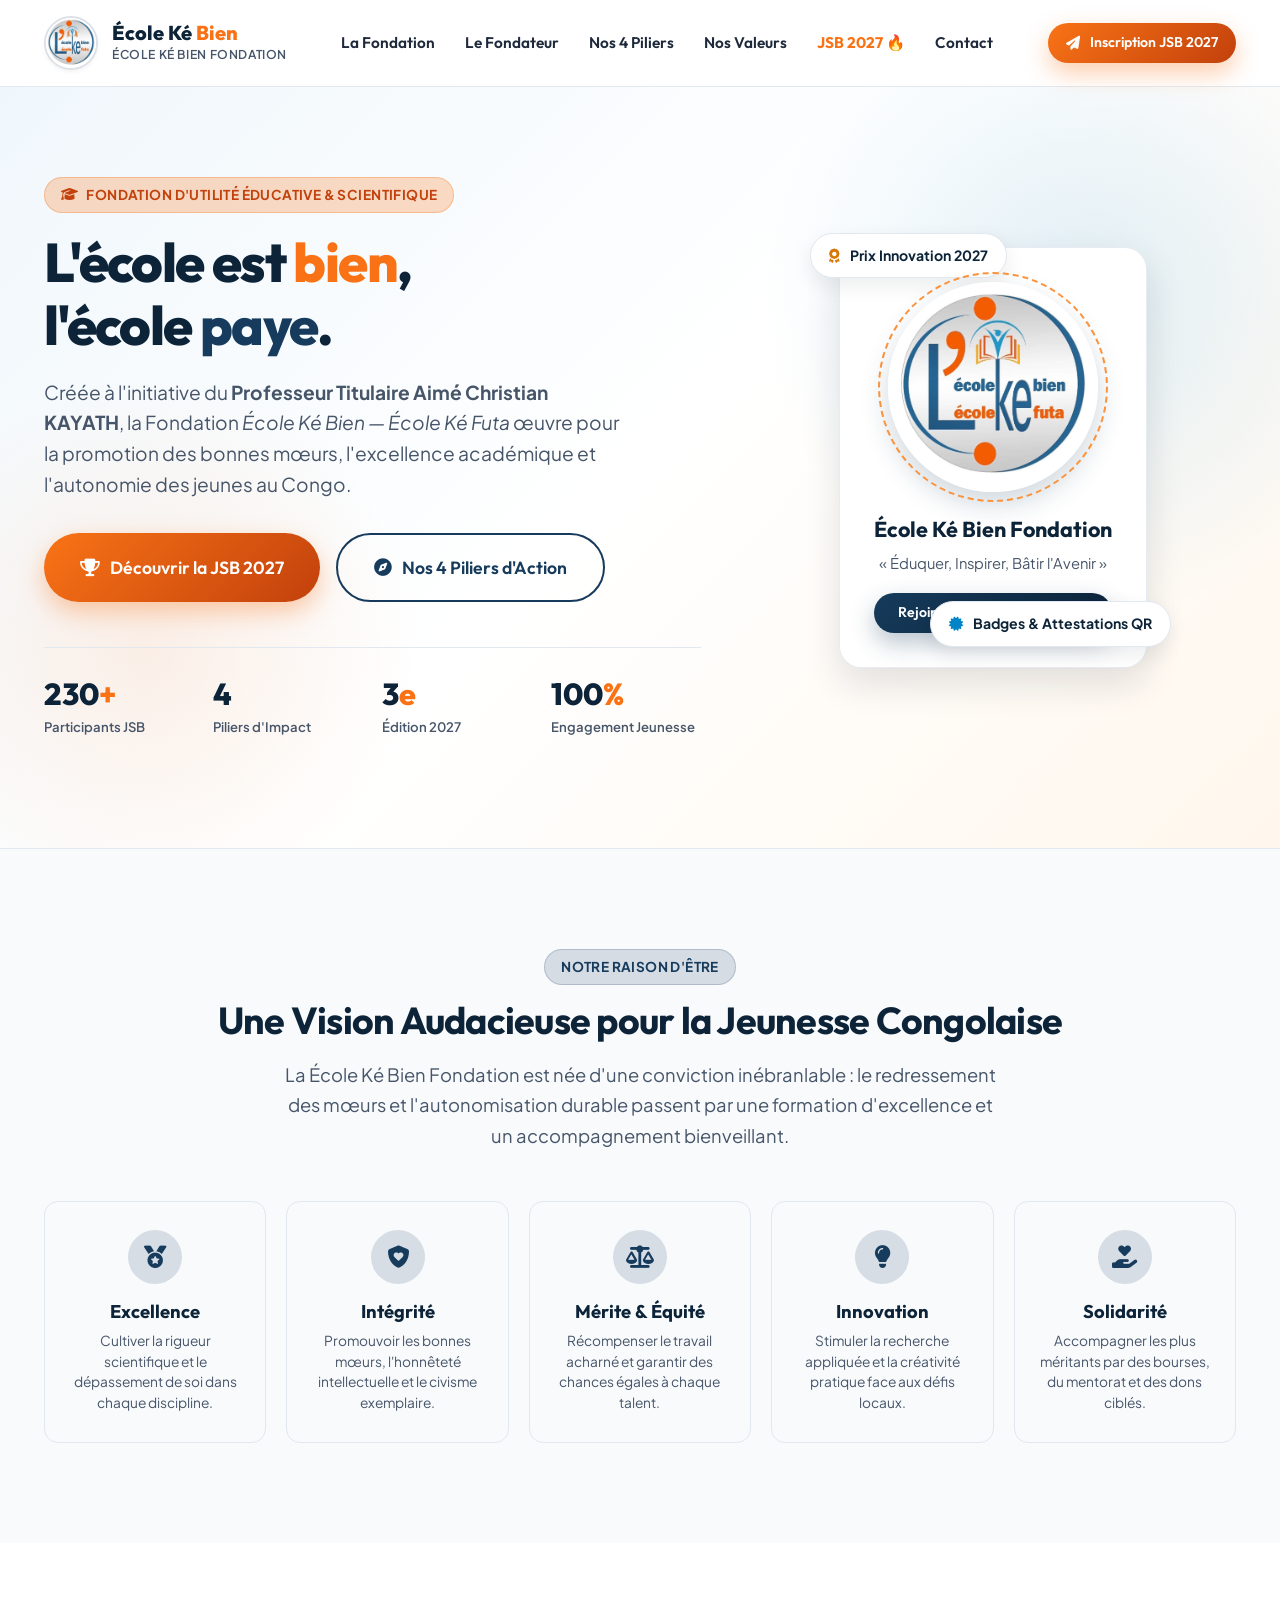
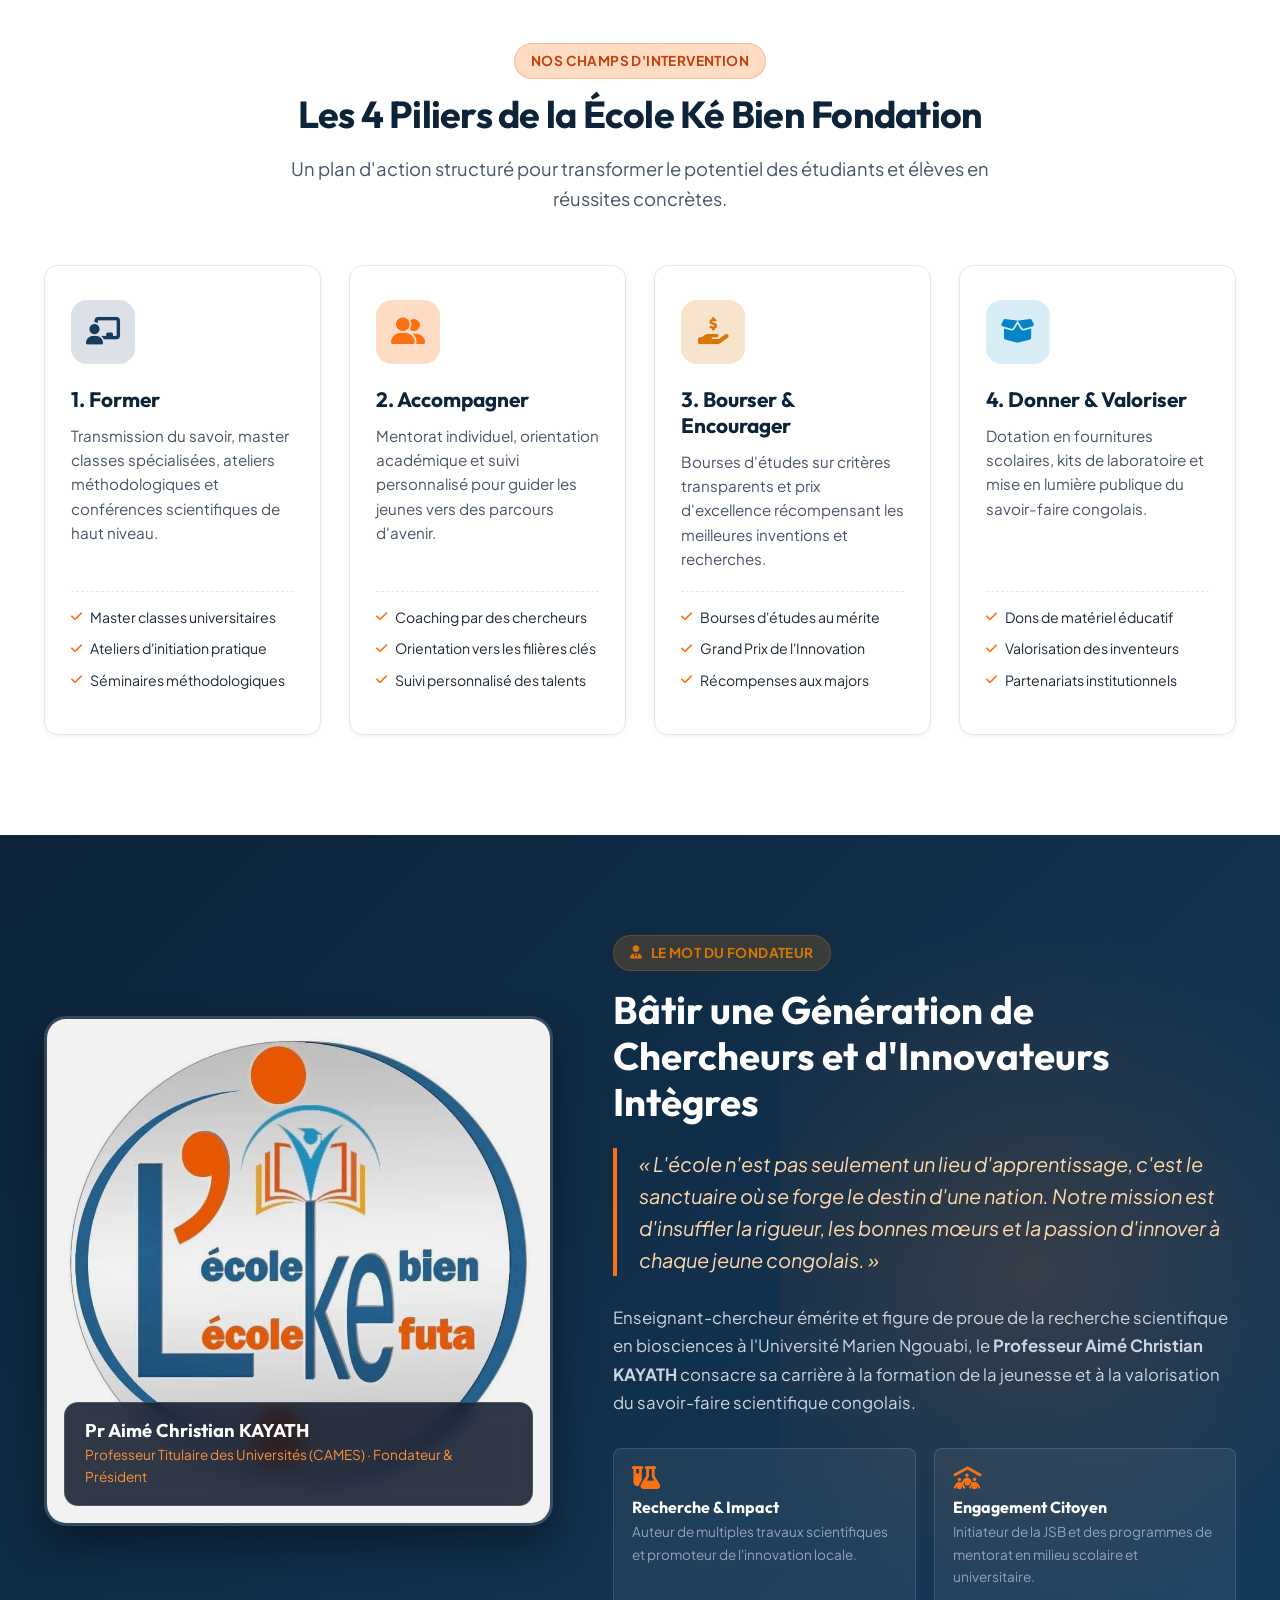
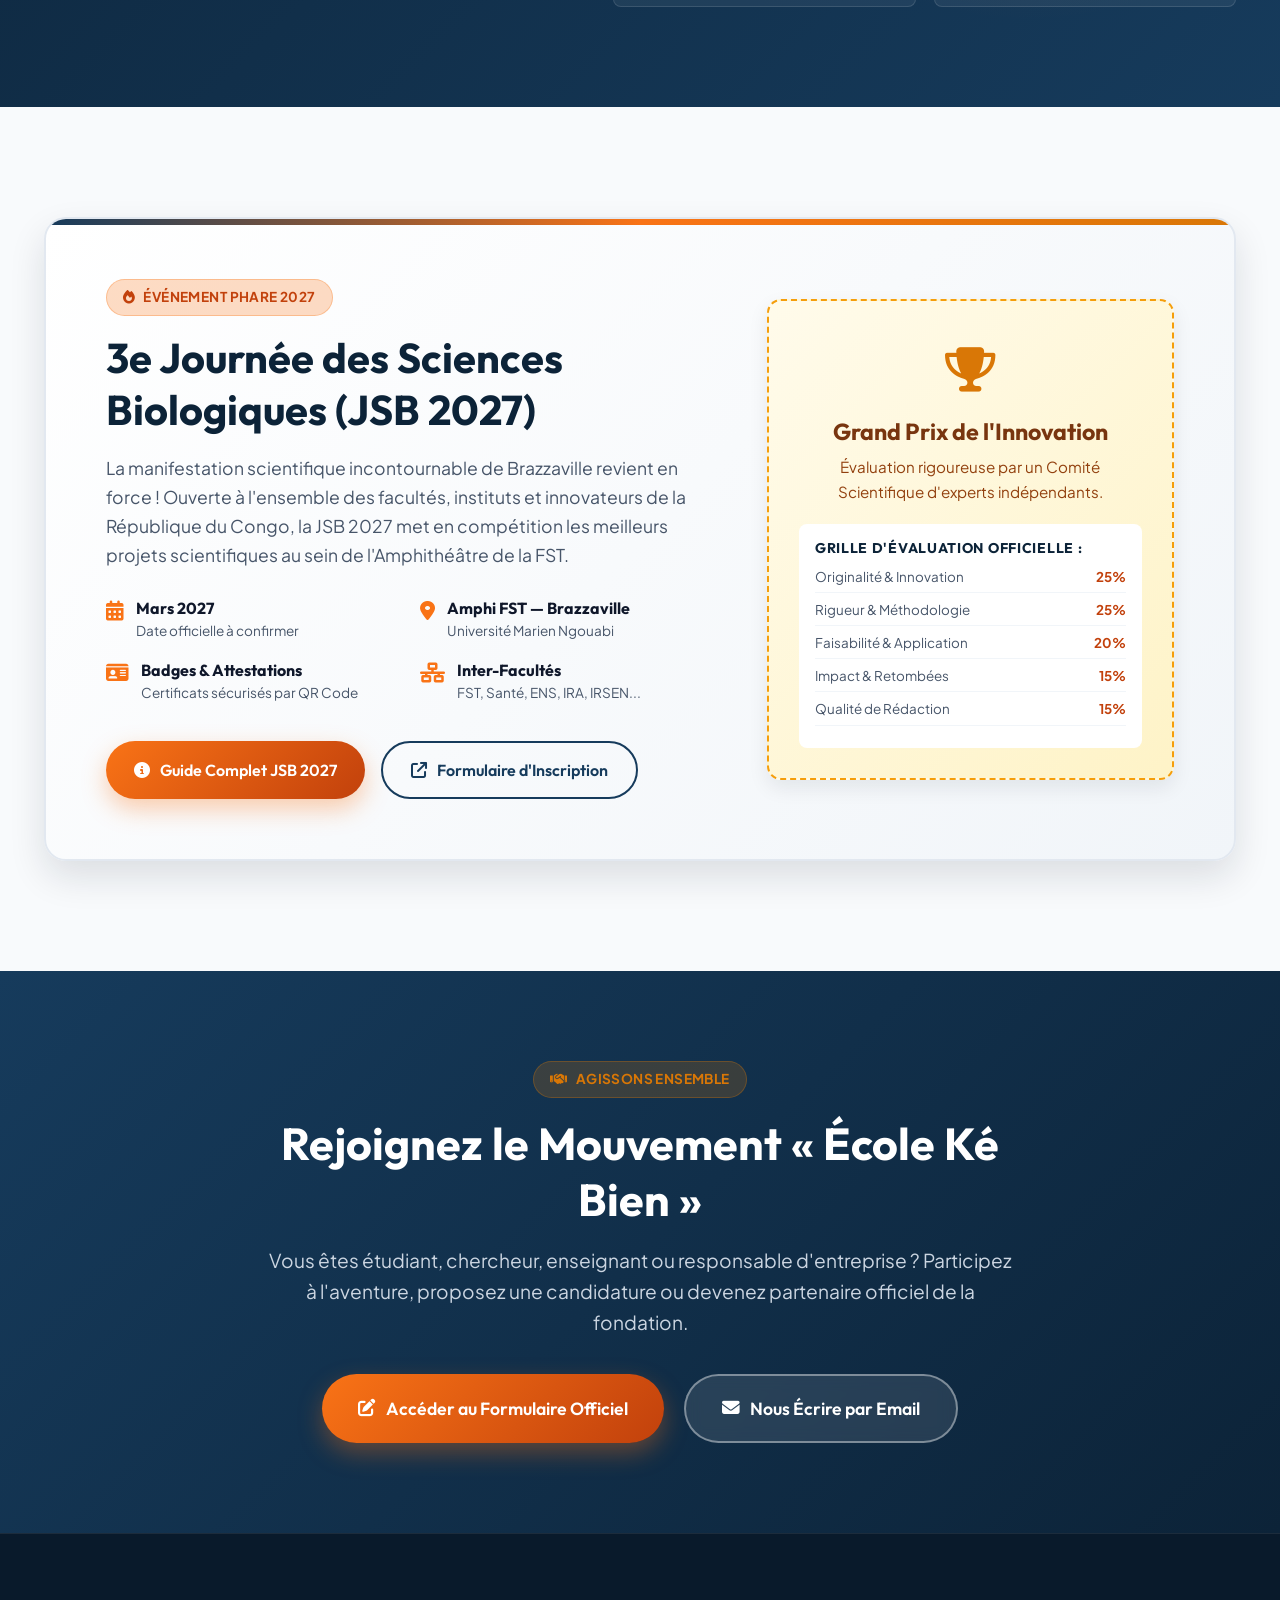
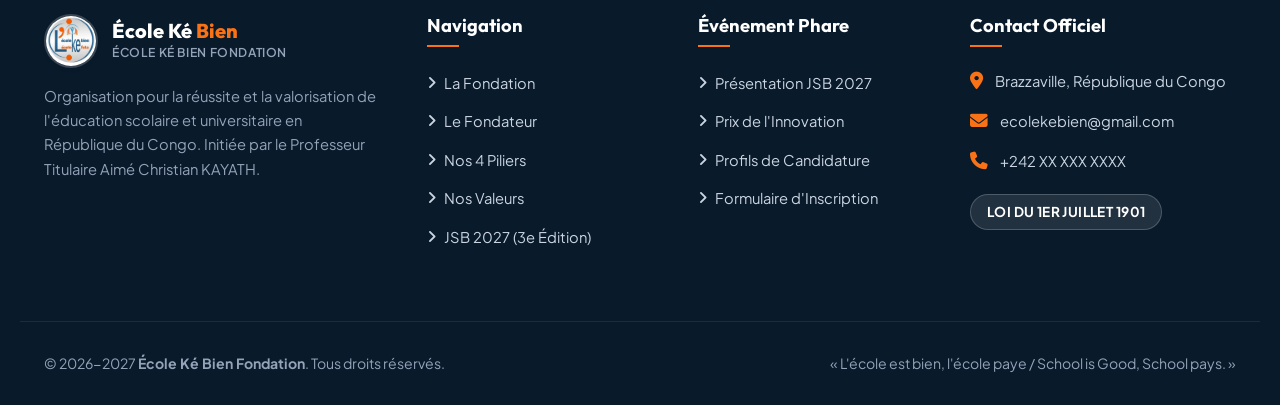
==== commit 1c02f405: "Update official branding: École Ké Bien Fondation & Slogan 'L'école est bien, l'école paye / School " ====
--- a/index.html
+++ b/index.html
@@ -3,13 +3,13 @@
 <head>
     <meta charset="UTF-8">
     <meta name="viewport" content="width=device-width, initial-scale=1.0">
-    <title>Fondation École Ké Bien — École Ké Futa (EKBF) | Excellence, Éducation & Innovation au Congo</title>
-    <meta name="description" content="Site officiel de la Fondation École Ké Bien — École Ké Futa (EKBF), initiée par le Pr Aimé Christian KAYATH. Formation, bourses, accompagnement et valorisation de la jeunesse congolaise.">
-    <meta name="keywords" content="Fondation École Ké Bien, EKBF, Pr Aimé Christian KAYATH, JSB 2027, Journée des Sciences Biologiques, Éducation Congo, Bourses Brazzaville, FST Marien Ngouabi">
+    <title>École Ké Bien Fondation | Excellence, Éducation & Innovation au Congo</title>
+    <meta name="description" content="Site officiel de la École Ké Bien Fondation, initiée par le Pr Aimé Christian KAYATH. Formation, bourses, accompagnement et valorisation de la jeunesse congolaise.">
+    <meta name="keywords" content="Fondation École Ké Bien, École Ké Bien Fondation, Pr Aimé Christian KAYATH, JSB 2027, Journée des Sciences Biologiques, Éducation Congo, Bourses Brazzaville, FST Marien Ngouabi">
     
     <!-- Open Graph / Meta Réseaux -->
-    <meta property="og:title" content="Fondation École Ké Bien — École Ké Futa (EKBF)">
-    <meta property="og:description" content="L'école est un bien, l'école est le futur. Former, accompagner, encourager et valoriser la jeunesse.">
+    <meta property="og:title" content="École Ké Bien Fondation">
+    <meta property="og:description" content="L'école est bien, l'école paye / School is Good, School pays. Former, accompagner, encourager et valoriser la jeunesse.">
     <meta property="og:image" content="assets/images/logo.jpg">
     <meta property="og:type" content="website">
     <link rel="icon" type="image/jpeg" href="assets/images/logo.jpg">
@@ -34,7 +34,7 @@
                 <img src="assets/images/logo.jpg" alt="Logo Fondation École Ké Bien" class="brand-logo">
                 <div class="brand-text">
                     <span class="brand-name">École Ké <span>Bien</span></span>
-                    <span class="brand-sub">Fondation EKBF</span>
+                    <span class="brand-sub">École Ké Bien Fondation</span>
                 </div>
             </a>
 
@@ -66,11 +66,11 @@
                     <i class="fa-solid fa-graduation-cap"></i> Fondation d'Utilité Éducative & Scientifique
                 </div>
                 <h1 class="hero-title">
-                    L'école est un <span class="highlight-orange">bien</span>,<br>
-                    l'école est le <span class="highlight-blue">futur</span>.
+                    L'école est <span class="highlight-orange">bien</span>,<br>
+                    l'école <span class="highlight-blue">paye</span>.
                 </h1>
                 <p class="hero-desc">
-                    Créée à l'initiative du <strong>Professeur Titulaire Aimé Christian KAYATH</strong>, la Fondation <em>École Ké Bien — École Ké Futa (EKBF)</em> œuvre pour la promotion des bonnes mœurs, l'excellence académique et l'autonomie des jeunes au Congo.
+                    Créée à l'initiative du <strong>Professeur Titulaire Aimé Christian KAYATH</strong>, la Fondation <em>École Ké Bien — École Ké Futa </em> œuvre pour la promotion des bonnes mœurs, l'excellence académique et l'autonomie des jeunes au Congo.
                 </p>
                 <div class="hero-buttons">
                     <a href="jsb2027.html" class="btn btn-accent btn-lg">
@@ -108,9 +108,9 @@
                     </div>
                     <div class="hero-logo-wrapper">
                         <div class="pulse-ring"></div>
-                        <img src="assets/images/logo.jpg" alt="Sceau Officiel Fondation EKBF">
-                    </div>
-                    <h3 class="hero-card-title">Fondation EKBF</h3>
+                        <img src="assets/images/logo.jpg" alt="Sceau Officiel École Ké Bien Fondation">
+                    </div>
+                    <h3 class="hero-card-title">École Ké Bien Fondation</h3>
                     <p class="hero-card-sub">« Éduquer, Inspirer, Bâtir l'Avenir »</p>
                     <a href="https://docs.google.com/forms/d/e/1FAIpQLSf5AGC9kLKZxLY8xlVCGyChN3g2PgjJRhmzrLMBr2_vWuns3w/viewform" target="_blank" class="btn btn-primary btn-sm" style="width: 100%;">
                         Rejoindre l'Événement Officiel
@@ -131,7 +131,7 @@
             </div>
             <h2 class="section-title">Une Vision Audacieuse pour la Jeunesse Congolaise</h2>
             <p class="section-subtitle">
-                La Fondation EKBF est née d'une conviction inébranlable : le redressement des mœurs et l'autonomisation durable passent par une formation d'excellence et un accompagnement bienveillant.
+                La École Ké Bien Fondation est née d'une conviction inébranlable : le redressement des mœurs et l'autonomisation durable passent par une formation d'excellence et un accompagnement bienveillant.
             </p>
 
             <div class="values-grid">
@@ -170,7 +170,7 @@
             <div class="section-tag">
                 <span class="badge badge-accent">Nos Champs d'Intervention</span>
             </div>
-            <h2 class="section-title">Les 4 Piliers de la Fondation EKBF</h2>
+            <h2 class="section-title">Les 4 Piliers de la École Ké Bien Fondation</h2>
             <p class="section-subtitle">
                 Un plan d'action structuré pour transformer le potentiel des étudiants et élèves en réussites concrètes.
             </p>
@@ -380,10 +380,10 @@
         <div class="container footer-grid">
             <div class="footer-brand">
                 <div class="brand">
-                    <img src="assets/images/logo.jpg" alt="Logo Fondation EKBF" class="brand-logo">
+                    <img src="assets/images/logo.jpg" alt="Logo École Ké Bien Fondation" class="brand-logo">
                     <div class="brand-text">
                         <span class="brand-name">École Ké <span style="color: var(--accent);">Bien</span></span>
-                        <span class="brand-sub" style="color: #94a3b8;">Fondation EKBF</span>
+                        <span class="brand-sub" style="color: #94a3b8;">École Ké Bien Fondation</span>
                     </div>
                 </div>
                 <p class="footer-desc">
@@ -436,10 +436,10 @@
 
         <div class="container footer-bottom">
             <div>
-                © 2026-2027 <strong>Fondation École Ké Bien — École Ké Futa (EKBF)</strong>. Tous droits réservés.
+                © 2026-2027 <strong>École Ké Bien Fondation</strong>. Tous droits réservés.
             </div>
             <div>
-                « L'école est un bien, l'école est le futur. »
+                « L'école est bien, l'école paye / School is Good, School pays. »
             </div>
         </div>
     </footer>
--- a/assets/css/style.css
+++ b/assets/css/style.css
@@ -1,5 +1,5 @@
 /* ==========================================================================
-   FONDATION ÉCOLE KÉ BIEN — ÉCOLE KÉ FUTA (EKBF)
+   FONDATION ÉCOLE KÉ BIEN — ÉCOLE KÉ FUTA 
    Charte Graphique Officielle & Styles Web
    Couleurs : Bleu Marine (#163b5c), Orange (#f97316), Or (#d97706), Ciel (#0284c7)
    ========================================================================== */
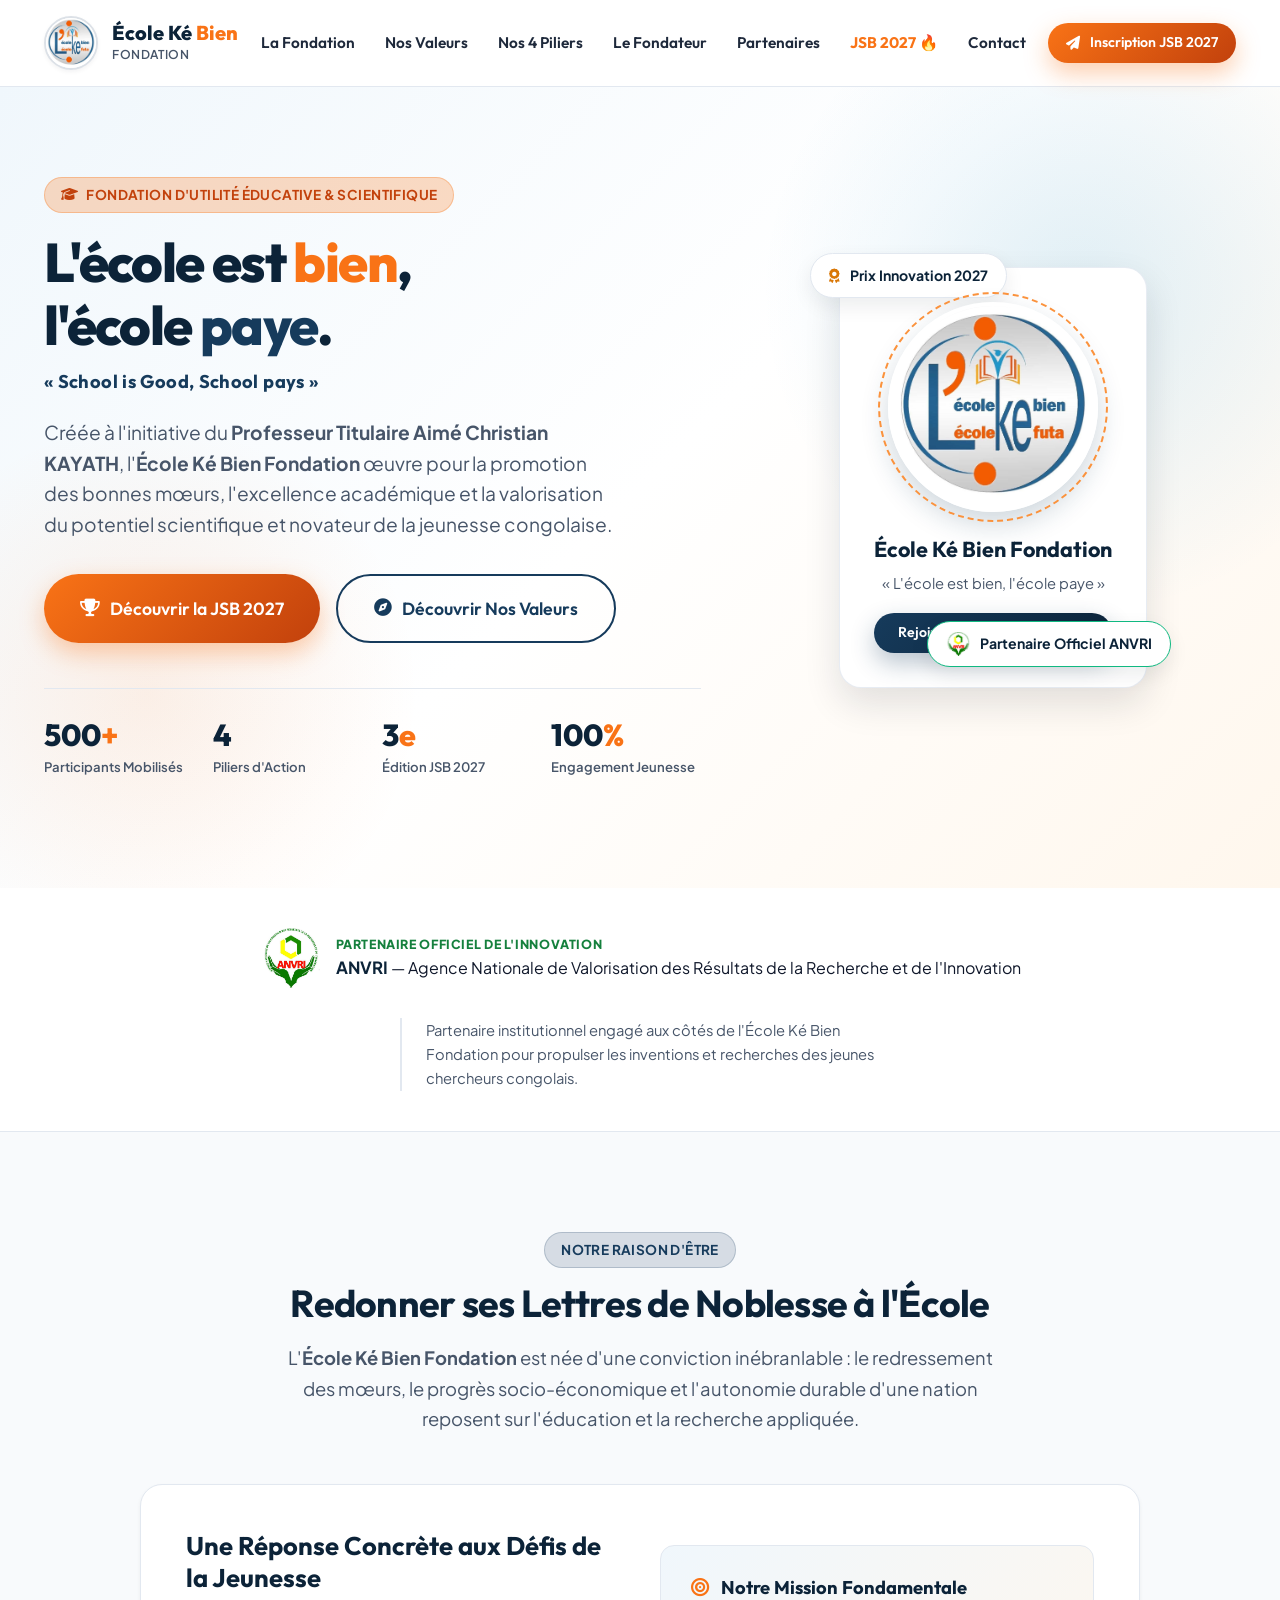
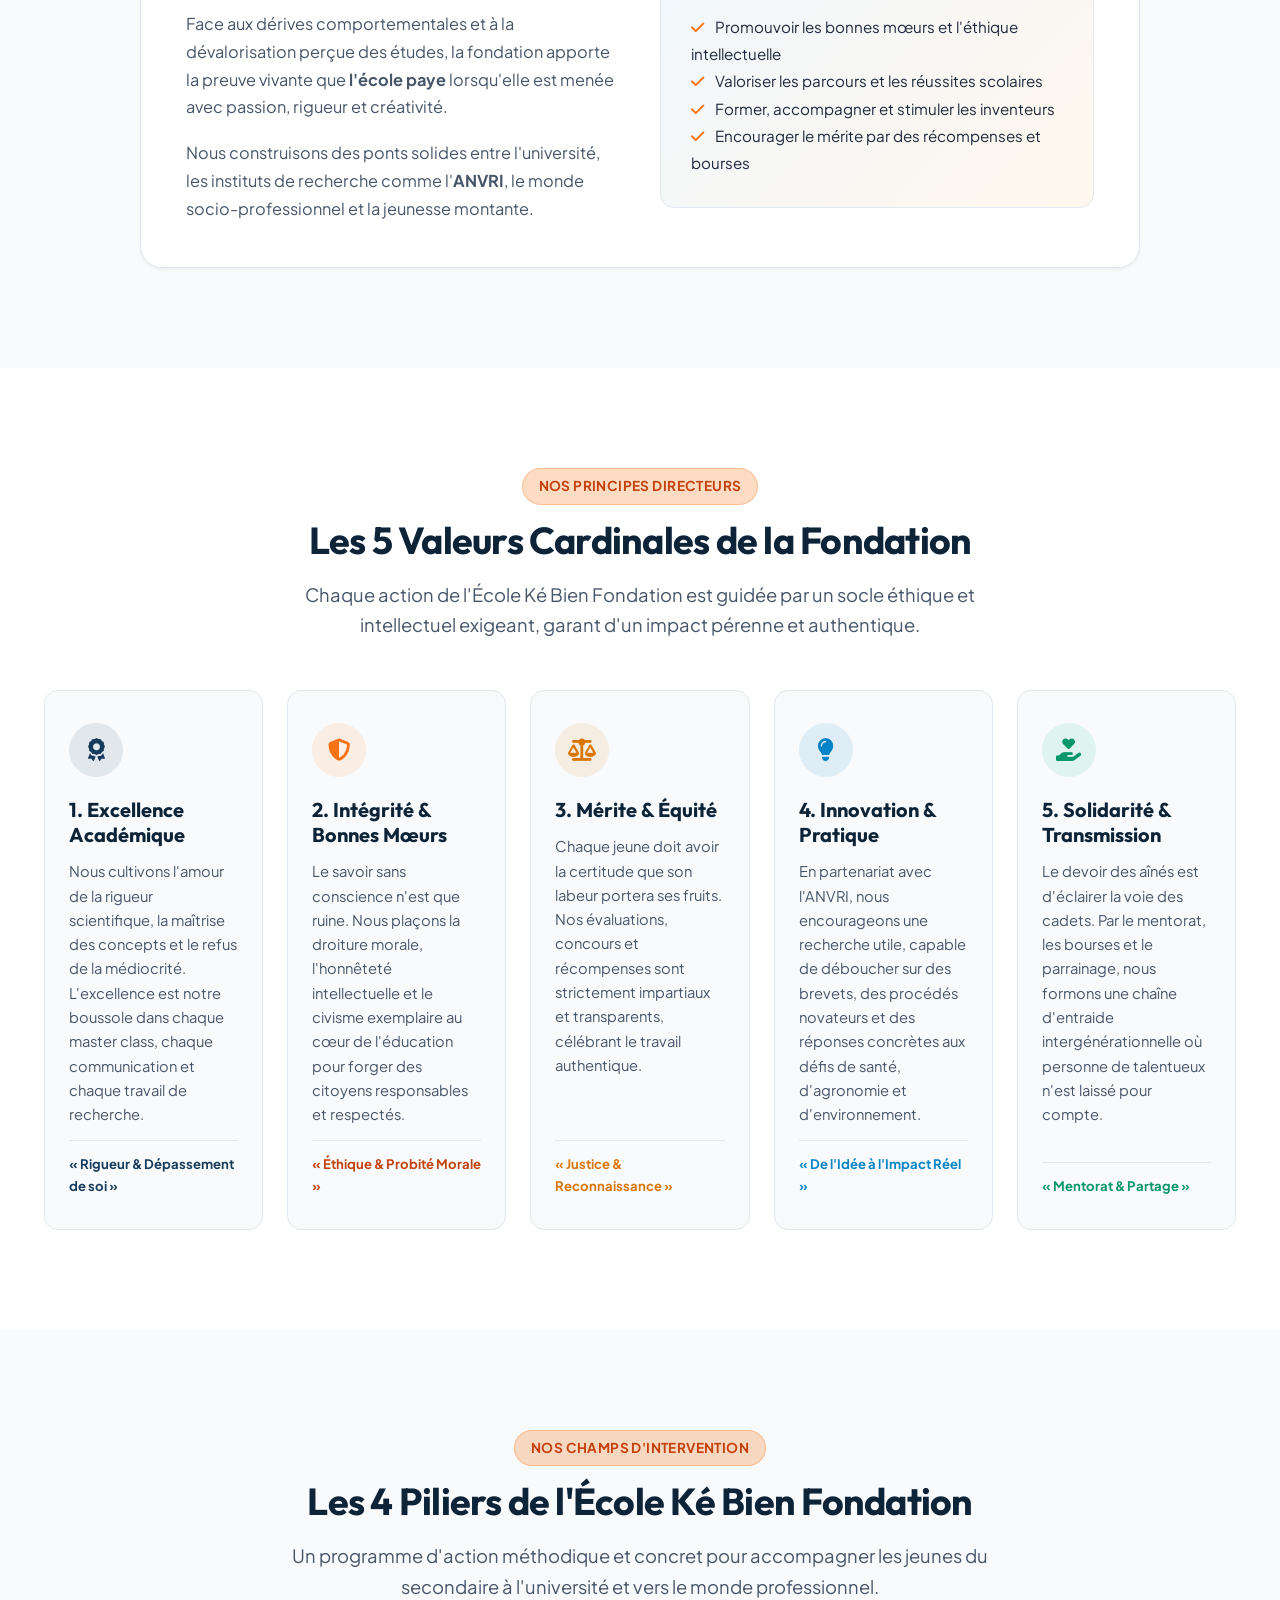
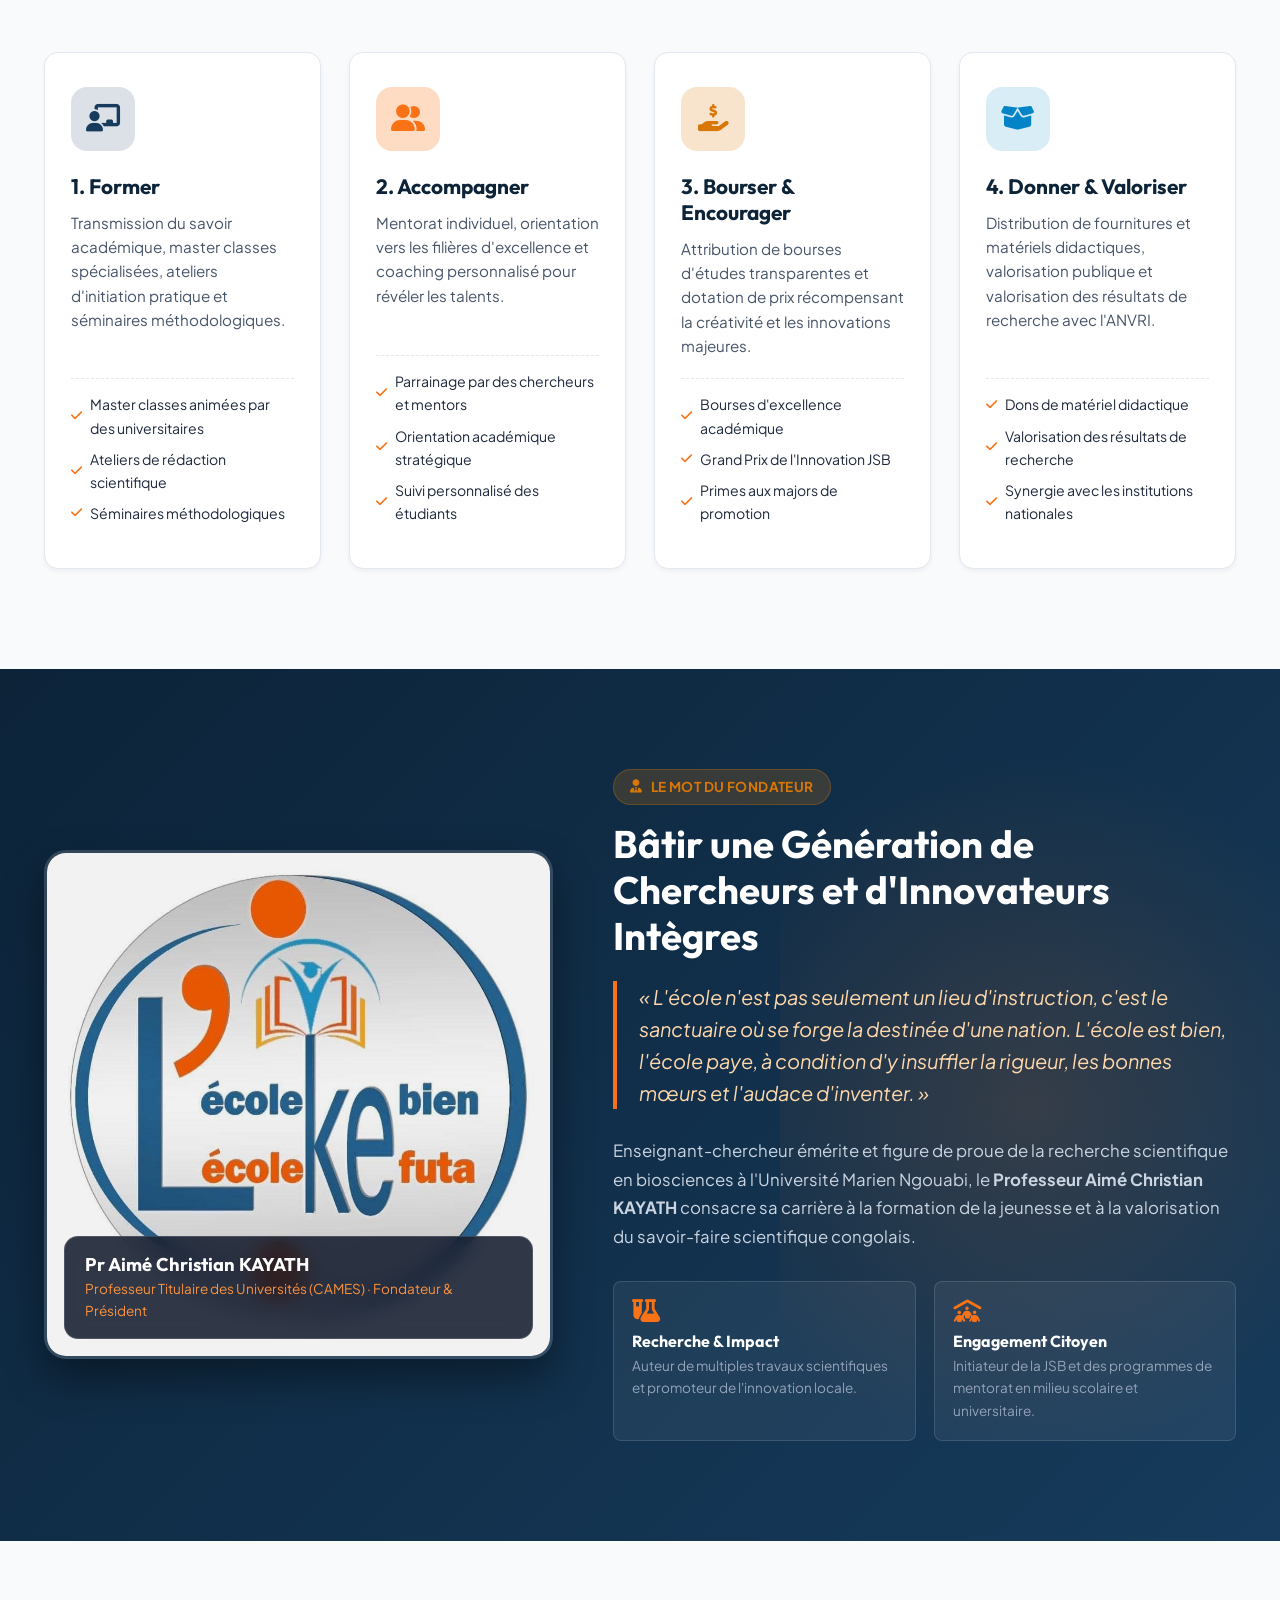
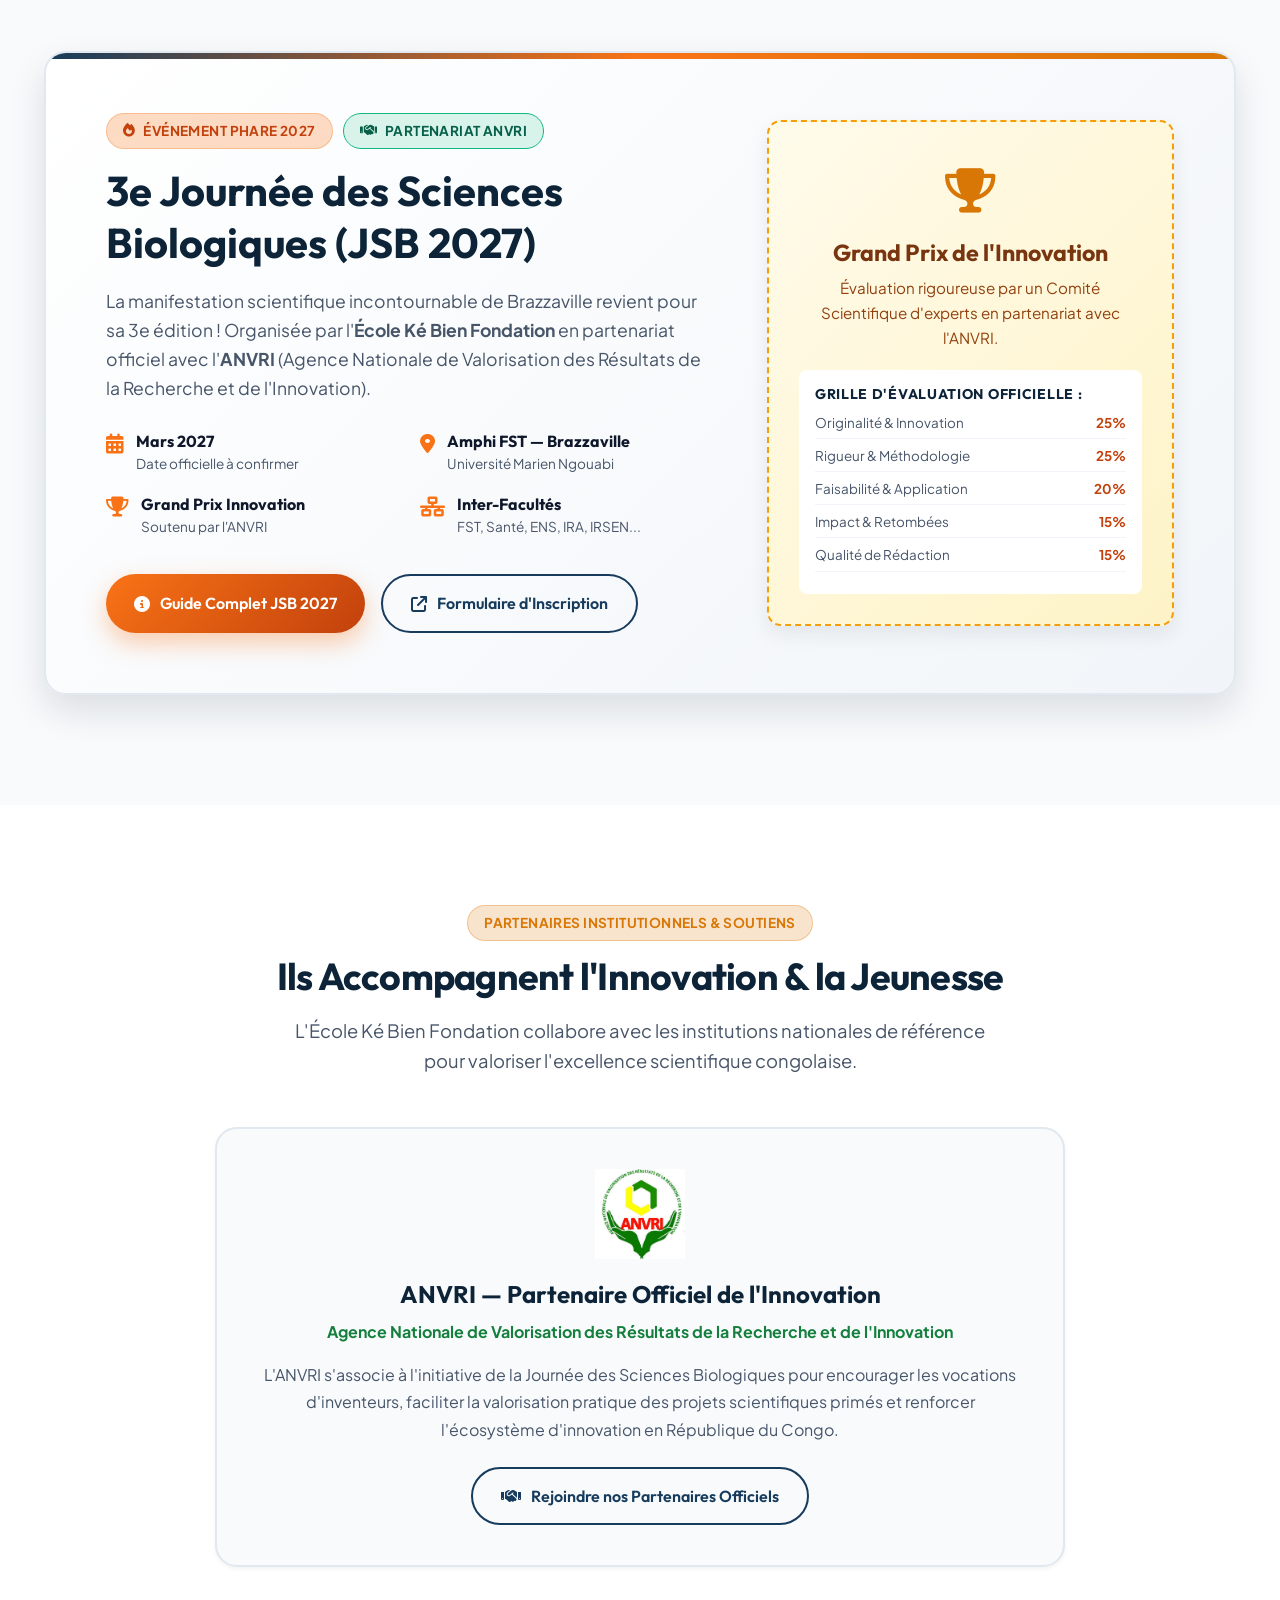
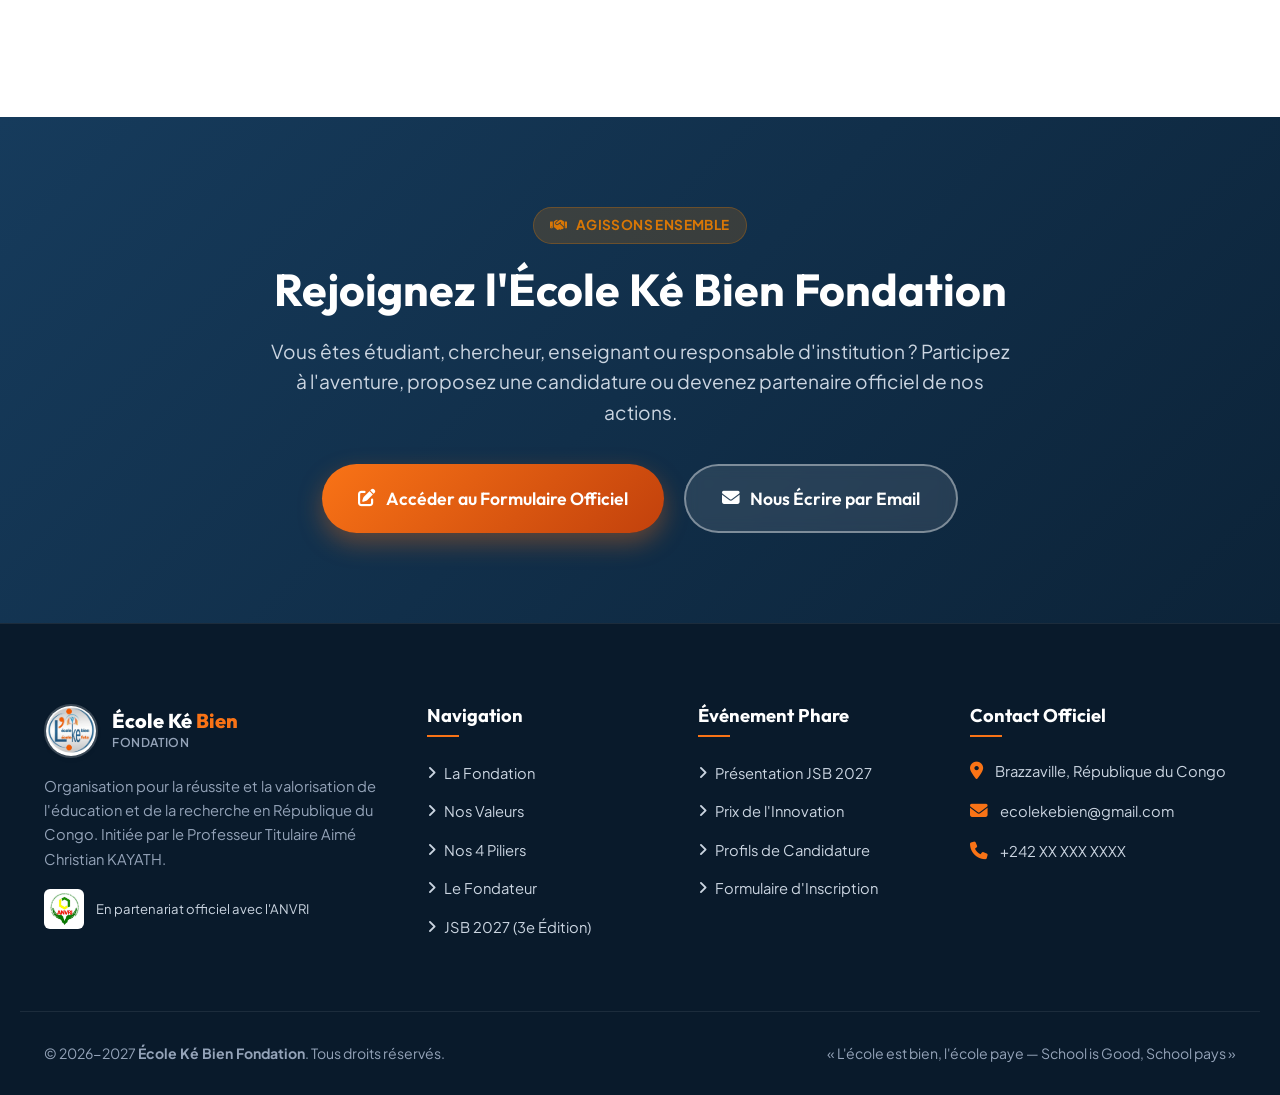
==== commit 97df9967: "Update website: 500+ participants, ANVRI official partner integration, enriched values section, remo" ====
--- a/index.html
+++ b/index.html
@@ -3,9 +3,9 @@
 <head>
     <meta charset="UTF-8">
     <meta name="viewport" content="width=device-width, initial-scale=1.0">
-    <title>École Ké Bien Fondation | Excellence, Éducation & Innovation au Congo</title>
-    <meta name="description" content="Site officiel de la École Ké Bien Fondation, initiée par le Pr Aimé Christian KAYATH. Formation, bourses, accompagnement et valorisation de la jeunesse congolaise.">
-    <meta name="keywords" content="Fondation École Ké Bien, École Ké Bien Fondation, Pr Aimé Christian KAYATH, JSB 2027, Journée des Sciences Biologiques, Éducation Congo, Bourses Brazzaville, FST Marien Ngouabi">
+    <title>École Ké Bien Fondation | « L'école est bien, l'école paye / School is Good, School pays »</title>
+    <meta name="description" content="Site officiel de l'École Ké Bien Fondation, initiée par le Pr Aimé Christian KAYATH. Formation, accompagnement, valorisation et organisation de la Journée des Sciences Biologiques (JSB 2027) en partenariat avec l'ANVRI.">
+    <meta name="keywords" content="École Ké Bien Fondation, Pr Aimé Christian KAYATH, ANVRI, JSB 2027, Journée des Sciences Biologiques, Innovation Congo, Université Marien Ngouabi, Brazzaville">
     
     <!-- Open Graph / Meta Réseaux -->
     <meta property="og:title" content="École Ké Bien Fondation">
@@ -17,7 +17,7 @@
     <!-- Google Fonts -->
     <link rel="preconnect" href="https://fonts.googleapis.com">
     <link rel="preconnect" href="https://fonts.gstatic.com" crossorigin>
-    <link href="https://fonts.googleapis.com/css2?family=Outfit:wght@400;500;600;700;800;900&family=Plus+Jakarta+Sans:wght@400;500;600;700&display=swap" rel="stylesheet">
+    <link href="https://fonts.googleapis.com/css2?family=Outfit:wght@400;500;600;700;800;900&family=Plus+Jakarta+Sans:wght@400;500;600;700;800&display=swap" rel="stylesheet">
     
     <!-- FontAwesome Icons -->
     <link rel="stylesheet" href="https://cdnjs.cloudflare.com/ajax/libs/font-awesome/6.5.1/css/all.min.css">
@@ -31,18 +31,19 @@
     <header class="header">
         <div class="container nav-container">
             <a href="index.html" class="brand">
-                <img src="assets/images/logo.jpg" alt="Logo Fondation École Ké Bien" class="brand-logo">
+                <img src="assets/images/logo.jpg" alt="Logo École Ké Bien Fondation" class="brand-logo">
                 <div class="brand-text">
                     <span class="brand-name">École Ké <span>Bien</span></span>
-                    <span class="brand-sub">École Ké Bien Fondation</span>
+                    <span class="brand-sub">Fondation</span>
                 </div>
             </a>
 
             <nav class="nav-menu">
                 <a href="#about" class="nav-link">La Fondation</a>
+                <a href="#values" class="nav-link">Nos Valeurs</a>
+                <a href="#pillars" class="nav-link">Nos 4 Piliers</a>
                 <a href="#founder" class="nav-link">Le Fondateur</a>
-                <a href="#pillars" class="nav-link">Nos 4 Piliers</a>
-                <a href="#values" class="nav-link">Nos Valeurs</a>
+                <a href="#partenaires" class="nav-link">Partenaires</a>
                 <a href="jsb2027.html" class="nav-link" style="color: var(--accent); font-weight: 700;">JSB 2027 🔥</a>
                 <a href="#contact" class="nav-link">Contact</a>
             </nav>
@@ -69,30 +70,33 @@
                     L'école est <span class="highlight-orange">bien</span>,<br>
                     l'école <span class="highlight-blue">paye</span>.
                 </h1>
+                <p style="font-family: var(--font-heading); font-size: 1.15rem; color: var(--primary); font-weight: 700; margin-top: -10px; margin-bottom: 20px; letter-spacing: 0.02em;">
+                    « School is Good, School pays »
+                </p>
                 <p class="hero-desc">
-                    Créée à l'initiative du <strong>Professeur Titulaire Aimé Christian KAYATH</strong>, la Fondation <em>École Ké Bien — École Ké Futa </em> œuvre pour la promotion des bonnes mœurs, l'excellence académique et l'autonomie des jeunes au Congo.
+                    Créée à l'initiative du <strong>Professeur Titulaire Aimé Christian KAYATH</strong>, l'<strong>École Ké Bien Fondation</strong> œuvre pour la promotion des bonnes mœurs, l'excellence académique et la valorisation du potentiel scientifique et novateur de la jeunesse congolaise.
                 </p>
                 <div class="hero-buttons">
                     <a href="jsb2027.html" class="btn btn-accent btn-lg">
                         <i class="fa-solid fa-trophy"></i> Découvrir la JSB 2027
                     </a>
-                    <a href="#pillars" class="btn btn-outline btn-lg">
-                        <i class="fa-solid fa-compass"></i> Nos 4 Piliers d'Action
+                    <a href="#values" class="btn btn-outline btn-lg">
+                        <i class="fa-solid fa-compass"></i> Découvrir Nos Valeurs
                     </a>
                 </div>
 
                 <div class="hero-stats">
                     <div class="stat-item">
-                        <div class="stat-num">230<span>+</span></div>
-                        <div class="stat-label">Participants JSB</div>
+                        <div class="stat-num">500<span>+</span></div>
+                        <div class="stat-label">Participants Mobilisés</div>
                     </div>
                     <div class="stat-item">
                         <div class="stat-num">4</div>
-                        <div class="stat-label">Piliers d'Impact</div>
+                        <div class="stat-label">Piliers d'Action</div>
                     </div>
                     <div class="stat-item">
                         <div class="stat-num">3<span>e</span></div>
-                        <div class="stat-label">Édition 2027</div>
+                        <div class="stat-label">Édition JSB 2027</div>
                     </div>
                     <div class="stat-item">
                         <div class="stat-num">100<span>%</span></div>
@@ -111,68 +115,159 @@
                         <img src="assets/images/logo.jpg" alt="Sceau Officiel École Ké Bien Fondation">
                     </div>
                     <h3 class="hero-card-title">École Ké Bien Fondation</h3>
-                    <p class="hero-card-sub">« Éduquer, Inspirer, Bâtir l'Avenir »</p>
+                    <p class="hero-card-sub">« L'école est bien, l'école paye »</p>
                     <a href="https://docs.google.com/forms/d/e/1FAIpQLSf5AGC9kLKZxLY8xlVCGyChN3g2PgjJRhmzrLMBr2_vWuns3w/viewform" target="_blank" class="btn btn-primary btn-sm" style="width: 100%;">
                         Rejoindre l'Événement Officiel
                     </a>
-                    <div class="floating-pill pill-2">
-                        <i class="fa-solid fa-certificate" style="color: var(--sky);"></i> Badges & Attestations QR
-                    </div>
-                </div>
+                    <div class="floating-pill pill-2" style="background: #ffffff; border-color: #10b981;">
+                        <img src="assets/images/anvri.png" alt="Logo ANVRI" style="width: 24px; height: 24px; object-fit: contain;">
+                        <span>Partenaire Officiel ANVRI</span>
+                    </div>
+                </div>
+            </div>
+        </div>
+    </section>
+
+    <!-- Partenaire Institutionnel Officiel - ANVRI Highlight -->
+    <section class="section-partner-highlight" style="padding: 40px 0; background: #ffffff; border-bottom: 1px solid var(--gray-border);">
+        <div class="container" style="display: flex; align-items: center; justify-content: center; gap: 30px; flex-wrap: wrap;">
+            <div style="display: flex; align-items: center; gap: 16px;">
+                <img src="assets/images/anvri.png" alt="Logo ANVRI" style="height: 60px; width: auto; object-fit: contain;">
+                <div>
+                    <span style="font-size: 0.78rem; font-weight: 800; color: #15803d; text-transform: uppercase; letter-spacing: 0.05em; display: block;">Partenaire Officiel de l'Innovation</span>
+                    <strong style="font-size: 1.05rem; color: var(--primary-dark);">ANVRI</strong> — Agence Nationale de Valorisation des Résultats de la Recherche et de l'Innovation
+                </div>
+            </div>
+            <div style="border-left: 2px solid #e2e8f0; padding-left: 24px; color: var(--gray-text); font-size: 0.92rem; max-width: 480px;">
+                Partenaire institutionnel engagé aux côtés de l'École Ké Bien Fondation pour propulser les inventions et recherches des jeunes chercheurs congolais.
             </div>
         </div>
     </section>
 
     <!-- Section À Propos & Vision -->
-    <section id="about" class="section-values" style="background: #f8fafc; border-top: 1px solid var(--gray-border);">
+    <section id="about" class="section-pillars" style="background: #f8fafc;">
         <div class="container">
             <div class="section-tag">
                 <span class="badge badge-primary">Notre Raison d'Être</span>
             </div>
-            <h2 class="section-title">Une Vision Audacieuse pour la Jeunesse Congolaise</h2>
+            <h2 class="section-title">Redonner ses Lettres de Noblesse à l'École</h2>
             <p class="section-subtitle">
-                La École Ké Bien Fondation est née d'une conviction inébranlable : le redressement des mœurs et l'autonomisation durable passent par une formation d'excellence et un accompagnement bienveillant.
+                L'<strong>École Ké Bien Fondation</strong> est née d'une conviction inébranlable : le redressement des mœurs, le progrès socio-économique et l'autonomie durable d'une nation reposent sur l'éducation et la recherche appliquée.
             </p>
 
-            <div class="values-grid">
-                <div class="value-card">
-                    <div class="value-icon"><i class="fa-solid fa-medal"></i></div>
-                    <h3 class="value-title">Excellence</h3>
-                    <p class="value-desc">Cultiver la rigueur scientifique et le dépassement de soi dans chaque discipline.</p>
-                </div>
-                <div class="value-card">
-                    <div class="value-icon"><i class="fa-solid fa-shield-heart"></i></div>
-                    <h3 class="value-title">Intégrité</h3>
-                    <p class="value-desc">Promouvoir les bonnes mœurs, l'honnêteté intellectuelle et le civisme exemplaire.</p>
-                </div>
-                <div class="value-card">
-                    <div class="value-icon"><i class="fa-solid fa-scale-balanced"></i></div>
-                    <h3 class="value-title">Mérite & Équité</h3>
-                    <p class="value-desc">Récompenser le travail acharné et garantir des chances égales à chaque talent.</p>
-                </div>
-                <div class="value-card">
-                    <div class="value-icon"><i class="fa-solid fa-lightbulb"></i></div>
-                    <h3 class="value-title">Innovation</h3>
-                    <p class="value-desc">Stimuler la recherche appliquée et la créativité pratique face aux défis locaux.</p>
-                </div>
-                <div class="value-card">
-                    <div class="value-icon"><i class="fa-solid fa-hand-holding-heart"></i></div>
-                    <h3 class="value-title">Solidarité</h3>
-                    <p class="value-desc">Accompagner les plus méritants par des bourses, du mentorat et des dons ciblés.</p>
+            <div style="background: var(--white); border-radius: var(--radius-lg); border: 1px solid var(--gray-border); padding: 45px; box-shadow: var(--shadow-sm); max-width: 1000px; margin: 0 auto;">
+                <div style="display: grid; grid-template-columns: 1fr 1fr; gap: 40px; align-items: center;">
+                    <div>
+                        <h3 style="font-size: 1.6rem; color: var(--primary-dark); margin-bottom: 16px;">
+                            Une Réponse Concrète aux Défis de la Jeunesse
+                        </h3>
+                        <p style="color: var(--gray-text); font-size: 1.02rem; line-height: 1.7; margin-bottom: 18px;">
+                            Face aux dérives comportementales et à la dévalorisation perçue des études, la fondation apporte la preuve vivante que <strong>l'école paye</strong> lorsqu'elle est menée avec passion, rigueur et créativité.
+                        </p>
+                        <p style="color: var(--gray-text); font-size: 1.02rem; line-height: 1.7;">
+                            Nous construisons des ponts solides entre l'université, les instituts de recherche comme l'<strong>ANVRI</strong>, le monde socio-professionnel et la jeunesse montante.
+                        </p>
+                    </div>
+                    <div style="background: linear-gradient(135deg, #f0f7fc 0%, #fff7ed 100%); padding: 30px; border-radius: var(--radius-md); border: 1px solid #e2e8f0;">
+                        <h4 style="font-size: 1.15rem; color: var(--primary-dark); margin-bottom: 14px;">
+                            <i class="fa-solid fa-bullseye" style="color: var(--accent); margin-right: 8px;"></i> Notre Mission Fondamentale
+                        </h4>
+                        <ul style="color: var(--dark-light); font-size: 0.95rem; line-height: 1.8;">
+                            <li><i class="fa-solid fa-check" style="color: var(--accent); margin-right: 8px;"></i> Promouvoir les bonnes mœurs et l'éthique intellectuelle</li>
+                            <li><i class="fa-solid fa-check" style="color: var(--accent); margin-right: 8px;"></i> Valoriser les parcours et les réussites scolaires</li>
+                            <li><i class="fa-solid fa-check" style="color: var(--accent); margin-right: 8px;"></i> Former, accompagner et stimuler les inventeurs</li>
+                            <li><i class="fa-solid fa-check" style="color: var(--accent); margin-right: 8px;"></i> Encourager le mérite par des récompenses et bourses</li>
+                        </ul>
+                    </div>
+                </div>
+            </div>
+        </div>
+    </section>
+
+    <!-- Section NOS VALEURS - Rédaction Riche et Détaillée -->
+    <section id="values" class="section-values" style="background: #ffffff; padding: 100px 0;">
+        <div class="container">
+            <div class="section-tag">
+                <span class="badge badge-accent">Nos Principes Directeurs</span>
+            </div>
+            <h2 class="section-title">Les 5 Valeurs Cardinales de la Fondation</h2>
+            <p class="section-subtitle">
+                Chaque action de l'École Ké Bien Fondation est guidée par un socle éthique et intellectuel exigeant, garant d'un impact pérenne et authentique.
+            </p>
+
+            <div class="values-grid" style="grid-template-columns: repeat(5, 1fr); gap: 24px;">
+                <!-- Valeur 1 : Excellence -->
+                <div class="value-card" style="display: flex; flex-direction: column; text-align: left; padding: 32px 24px;">
+                    <div class="value-icon" style="margin: 0 0 20px 0; background: rgba(22, 59, 92, 0.1); color: var(--primary);"><i class="fa-solid fa-award"></i></div>
+                    <h3 class="value-title" style="font-size: 1.25rem; color: var(--primary-dark); margin-bottom: 12px;">1. Excellence Académique</h3>
+                    <p class="value-desc" style="font-size: 0.92rem; color: var(--gray-text); line-height: 1.65; margin-bottom: 14px;">
+                        Nous cultivons l'amour de la rigueur scientifique, la maîtrise des concepts et le refus de la médiocrité. L'excellence est notre boussole dans chaque master class, chaque communication et chaque travail de recherche.
+                    </p>
+                    <div style="margin-top: auto; padding-top: 12px; border-top: 1px solid var(--gray-border); font-size: 0.82rem; font-weight: 700; color: var(--primary);">
+                        « Rigueur & Dépassement de soi »
+                    </div>
+                </div>
+
+                <!-- Valeur 2 : Intégrité -->
+                <div class="value-card" style="display: flex; flex-direction: column; text-align: left; padding: 32px 24px;">
+                    <div class="value-icon" style="margin: 0 0 20px 0; background: rgba(249, 115, 22, 0.1); color: var(--accent);"><i class="fa-solid fa-shield-halved"></i></div>
+                    <h3 class="value-title" style="font-size: 1.25rem; color: var(--primary-dark); margin-bottom: 12px;">2. Intégrité & Bonnes Mœurs</h3>
+                    <p class="value-desc" style="font-size: 0.92rem; color: var(--gray-text); line-height: 1.65; margin-bottom: 14px;">
+                        Le savoir sans conscience n'est que ruine. Nous plaçons la droiture morale, l'honnêteté intellectuelle et le civisme exemplaire au cœur de l'éducation pour forger des citoyens responsables et respectés.
+                    </p>
+                    <div style="margin-top: auto; padding-top: 12px; border-top: 1px solid var(--gray-border); font-size: 0.82rem; font-weight: 700; color: var(--accent-dark);">
+                        « Éthique & Probité Morale »
+                    </div>
+                </div>
+
+                <!-- Valeur 3 : Mérite & Équité -->
+                <div class="value-card" style="display: flex; flex-direction: column; text-align: left; padding: 32px 24px;">
+                    <div class="value-icon" style="margin: 0 0 20px 0; background: rgba(217, 119, 6, 0.1); color: var(--gold);"><i class="fa-solid fa-scale-balanced"></i></div>
+                    <h3 class="value-title" style="font-size: 1.25rem; color: var(--primary-dark); margin-bottom: 12px;">3. Mérite & Équité</h3>
+                    <p class="value-desc" style="font-size: 0.92rem; color: var(--gray-text); line-height: 1.65; margin-bottom: 14px;">
+                        Chaque jeune doit avoir la certitude que son labeur portera ses fruits. Nos évaluations, concours et récompenses sont strictement impartiaux et transparents, célébrant le travail authentique.
+                    </p>
+                    <div style="margin-top: auto; padding-top: 12px; border-top: 1px solid var(--gray-border); font-size: 0.82rem; font-weight: 700; color: var(--gold);">
+                        « Justice & Reconnaissance »
+                    </div>
+                </div>
+
+                <!-- Valeur 4 : Innovation -->
+                <div class="value-card" style="display: flex; flex-direction: column; text-align: left; padding: 32px 24px;">
+                    <div class="value-icon" style="margin: 0 0 20px 0; background: rgba(2, 132, 199, 0.1); color: var(--sky);"><i class="fa-solid fa-lightbulb"></i></div>
+                    <h3 class="value-title" style="font-size: 1.25rem; color: var(--primary-dark); margin-bottom: 12px;">4. Innovation & Pratique</h3>
+                    <p class="value-desc" style="font-size: 0.92rem; color: var(--gray-text); line-height: 1.65; margin-bottom: 14px;">
+                        En partenariat avec l'ANVRI, nous encourageons une recherche utile, capable de déboucher sur des brevets, des procédés novateurs et des réponses concrètes aux défis de santé, d'agronomie et d'environnement.
+                    </p>
+                    <div style="margin-top: auto; padding-top: 12px; border-top: 1px solid var(--gray-border); font-size: 0.82rem; font-weight: 700; color: var(--sky);">
+                        « De l'Idée à l'Impact Réel »
+                    </div>
+                </div>
+
+                <!-- Valeur 5 : Solidarité -->
+                <div class="value-card" style="display: flex; flex-direction: column; text-align: left; padding: 32px 24px;">
+                    <div class="value-icon" style="margin: 0 0 20px 0; background: rgba(16, 185, 129, 0.1); color: #059669;"><i class="fa-solid fa-hand-holding-heart"></i></div>
+                    <h3 class="value-title" style="font-size: 1.25rem; color: var(--primary-dark); margin-bottom: 12px;">5. Solidarité & Transmission</h3>
+                    <p class="value-desc" style="font-size: 0.92rem; color: var(--gray-text); line-height: 1.65; margin-bottom: 14px;">
+                        Le devoir des aînés est d'éclairer la voie des cadets. Par le mentorat, les bourses et le parrainage, nous formons une chaîne d'entraide intergénérationnelle où personne de talentueux n'est laissé pour compte.
+                    </p>
+                    <div style="margin-top: auto; padding-top: 12px; border-top: 1px solid var(--gray-border); font-size: 0.82rem; font-weight: 700; color: #059669;">
+                        « Mentorat & Partage »
+                    </div>
                 </div>
             </div>
         </div>
     </section>
 
     <!-- Section 4 Piliers d'Action -->
-    <section id="pillars" class="section-pillars">
+    <section id="pillars" class="section-pillars" style="background: #f8fafc;">
         <div class="container">
             <div class="section-tag">
                 <span class="badge badge-accent">Nos Champs d'Intervention</span>
             </div>
-            <h2 class="section-title">Les 4 Piliers de la École Ké Bien Fondation</h2>
+            <h2 class="section-title">Les 4 Piliers de l'École Ké Bien Fondation</h2>
             <p class="section-subtitle">
-                Un plan d'action structuré pour transformer le potentiel des étudiants et élèves en réussites concrètes.
+                Un programme d'action méthodique et concret pour accompagner les jeunes du secondaire à l'université et vers le monde professionnel.
             </p>
 
             <div class="pillars-grid">
@@ -181,11 +276,11 @@
                     <div class="pillar-icon"><i class="fa-solid fa-chalkboard-user"></i></div>
                     <h3 class="pillar-title">1. Former</h3>
                     <p class="pillar-desc">
-                        Transmission du savoir, master classes spécialisées, ateliers méthodologiques et conférences scientifiques de haut niveau.
+                        Transmission du savoir académique, master classes spécialisées, ateliers d'initiation pratique et séminaires méthodologiques.
                     </p>
                     <ul class="pillar-list">
-                        <li><i class="fa-solid fa-check"></i> Master classes universitaires</li>
-                        <li><i class="fa-solid fa-check"></i> Ateliers d'initiation pratique</li>
+                        <li><i class="fa-solid fa-check"></i> Master classes animées par des universitaires</li>
+                        <li><i class="fa-solid fa-check"></i> Ateliers de rédaction scientifique</li>
                         <li><i class="fa-solid fa-check"></i> Séminaires méthodologiques</li>
                     </ul>
                 </div>
@@ -195,12 +290,12 @@
                     <div class="pillar-icon"><i class="fa-solid fa-user-group"></i></div>
                     <h3 class="pillar-title">2. Accompagner</h3>
                     <p class="pillar-desc">
-                        Mentorat individuel, orientation académique et suivi personnalisé pour guider les jeunes vers des parcours d'avenir.
+                        Mentorat individuel, orientation vers les filières d'excellence et coaching personnalisé pour révéler les talents.
                     </p>
                     <ul class="pillar-list">
-                        <li><i class="fa-solid fa-check"></i> Coaching par des chercheurs</li>
-                        <li><i class="fa-solid fa-check"></i> Orientation vers les filières clés</li>
-                        <li><i class="fa-solid fa-check"></i> Suivi personnalisé des talents</li>
+                        <li><i class="fa-solid fa-check"></i> Parrainage par des chercheurs et mentors</li>
+                        <li><i class="fa-solid fa-check"></i> Orientation académique stratégique</li>
+                        <li><i class="fa-solid fa-check"></i> Suivi personnalisé des étudiants</li>
                     </ul>
                 </div>
 
@@ -209,12 +304,12 @@
                     <div class="pillar-icon"><i class="fa-solid fa-hand-holding-dollar"></i></div>
                     <h3 class="pillar-title">3. Bourser & Encourager</h3>
                     <p class="pillar-desc">
-                        Bourses d'études sur critères transparents et prix d'excellence récompensant les meilleures inventions et recherches.
+                        Attribution de bourses d'études transparentes et dotation de prix récompensant la créativité et les innovations majeures.
                     </p>
                     <ul class="pillar-list">
-                        <li><i class="fa-solid fa-check"></i> Bourses d'études au mérite</li>
-                        <li><i class="fa-solid fa-check"></i> Grand Prix de l'Innovation</li>
-                        <li><i class="fa-solid fa-check"></i> Récompenses aux majors</li>
+                        <li><i class="fa-solid fa-check"></i> Bourses d'excellence académique</li>
+                        <li><i class="fa-solid fa-check"></i> Grand Prix de l'Innovation JSB</li>
+                        <li><i class="fa-solid fa-check"></i> Primes aux majors de promotion</li>
                     </ul>
                 </div>
 
@@ -223,12 +318,12 @@
                     <div class="pillar-icon"><i class="fa-solid fa-box-open"></i></div>
                     <h3 class="pillar-title">4. Donner & Valoriser</h3>
                     <p class="pillar-desc">
-                        Dotation en fournitures scolaires, kits de laboratoire et mise en lumière publique du savoir-faire congolais.
+                        Distribution de fournitures et matériels didactiques, valorisation publique et valorisation des résultats de recherche avec l'ANVRI.
                     </p>
                     <ul class="pillar-list">
-                        <li><i class="fa-solid fa-check"></i> Dons de matériel éducatif</li>
-                        <li><i class="fa-solid fa-check"></i> Valorisation des inventeurs</li>
-                        <li><i class="fa-solid fa-check"></i> Partenariats institutionnels</li>
+                        <li><i class="fa-solid fa-check"></i> Dons de matériel didactique</li>
+                        <li><i class="fa-solid fa-check"></i> Valorisation des résultats de recherche</li>
+                        <li><i class="fa-solid fa-check"></i> Synergie avec les institutions nationales</li>
                     </ul>
                 </div>
             </div>
@@ -254,7 +349,7 @@
                 </div>
                 <h2>Bâtir une Génération de Chercheurs et d'Innovateurs Intègres</h2>
                 <div class="founder-quote">
-                    « L'école n'est pas seulement un lieu d'apprentissage, c'est le sanctuaire où se forge le destin d'une nation. Notre mission est d'insuffler la rigueur, les bonnes mœurs et la passion d'innover à chaque jeune congolais. »
+                    « L'école n'est pas seulement un lieu d'instruction, c'est le sanctuaire où se forge la destinée d'une nation. L'école est bien, l'école paye, à condition d'y insuffler la rigueur, les bonnes mœurs et l'audace d'inventer. »
                 </div>
                 <p class="founder-bio">
                     Enseignant-chercheur émérite et figure de proue de la recherche scientifique en biosciences à l'Université Marien Ngouabi, le <strong>Professeur Aimé Christian KAYATH</strong> consacre sa carrière à la formation de la jeunesse et à la valorisation du savoir-faire scientifique congolais.
@@ -282,12 +377,13 @@
             <div class="spotlight-card">
                 <div class="spotlight-grid">
                     <div class="spotlight-info">
-                        <div class="badge badge-accent">
-                            <i class="fa-solid fa-fire"></i> Événement Phare 2027
+                        <div style="display: flex; gap: 10px; flex-wrap: wrap; margin-bottom: 14px;">
+                            <span class="badge badge-accent"><i class="fa-solid fa-fire"></i> Événement Phare 2027</span>
+                            <span class="badge badge-primary" style="background: rgba(16, 185, 129, 0.15); color: #065f46; border-color: #10b981;"><i class="fa-solid fa-handshake"></i> Partenariat ANVRI</span>
                         </div>
                         <h2>3e Journée des Sciences Biologiques (JSB 2027)</h2>
                         <p>
-                            La manifestation scientifique incontournable de Brazzaville revient en force ! Ouverte à l'ensemble des facultés, instituts et innovateurs de la République du Congo, la JSB 2027 met en compétition les meilleurs projets scientifiques au sein de l'Amphithéâtre de la FST.
+                            La manifestation scientifique incontournable de Brazzaville revient pour sa 3e édition ! Organisée par l'<strong>École Ké Bien Fondation</strong> en partenariat officiel avec l'<strong>ANVRI</strong> (Agence Nationale de Valorisation des Résultats de la Recherche et de l'Innovation).
                         </p>
 
                         <div class="spotlight-features">
@@ -306,10 +402,10 @@
                                 </div>
                             </div>
                             <div class="feature-pill">
-                                <i class="fa-solid fa-id-card"></i>
+                                <i class="fa-solid fa-trophy"></i>
                                 <div>
-                                    <h5>Badges & Attestations</h5>
-                                    <p>Certificats sécurisés par QR Code</p>
+                                    <h5>Grand Prix Innovation</h5>
+                                    <p>Soutenu par l'ANVRI</p>
                                 </div>
                             </div>
                             <div class="feature-pill">
@@ -335,7 +431,7 @@
                         <div class="prize-box">
                             <div class="prize-icon"><i class="fa-solid fa-trophy"></i></div>
                             <h3>Grand Prix de l'Innovation</h3>
-                            <p>Évaluation rigoureuse par un Comité Scientifique d'experts indépendants.</p>
+                            <p>Évaluation rigoureuse par un Comité Scientifique d'experts en partenariat avec l'ANVRI.</p>
                             
                             <div class="prize-criteria">
                                 <h6>Grille d'Évaluation Officielle :</h6>
@@ -354,15 +450,44 @@
         </div>
     </section>
 
+    <!-- Section Partenaires & Sponsoring -->
+    <section id="partenaires" class="section-values" style="background: #ffffff;">
+        <div class="container">
+            <div class="section-tag">
+                <span class="badge badge-gold">Partenaires Institutionnels & Soutiens</span>
+            </div>
+            <h2 class="section-title">Ils Accompagnent l'Innovation & la Jeunesse</h2>
+            <p class="section-subtitle">
+                L'École Ké Bien Fondation collabore avec les institutions nationales de référence pour valoriser l'excellence scientifique congolaise.
+            </p>
+
+            <div style="max-width: 850px; margin: 0 auto 50px auto; background: #f8fafc; border: 2px solid #e2e8f0; border-radius: var(--radius-lg); padding: 40px; text-align: center; box-shadow: var(--shadow-sm);">
+                <img src="assets/images/anvri.png" alt="ANVRI Logo" style="height: 90px; width: auto; margin: 0 auto 20px auto; object-fit: contain;">
+                <h3 style="font-size: 1.5rem; color: var(--primary-dark); margin-bottom: 10px;">
+                    ANVRI — Partenaire Officiel de l'Innovation
+                </h3>
+                <p style="color: #15803d; font-weight: 700; font-size: 1rem; margin-bottom: 16px;">
+                    Agence Nationale de Valorisation des Résultats de la Recherche et de l'Innovation
+                </p>
+                <p style="color: var(--gray-text); font-size: 1rem; line-height: 1.7; margin-bottom: 24px;">
+                    L'ANVRI s'associe à l'initiative de la Journée des Sciences Biologiques pour encourager les vocations d'inventeurs, faciliter la valorisation pratique des projets scientifiques primés et renforcer l'écosystème d'innovation en République du Congo.
+                </p>
+                <a href="https://docs.google.com/forms/d/e/1FAIpQLSf5AGC9kLKZxLY8xlVCGyChN3g2PgjJRhmzrLMBr2_vWuns3w/viewform" target="_blank" class="btn btn-outline">
+                    <i class="fa-solid fa-handshake"></i> Rejoindre nos Partenaires Officiels
+                </a>
+            </div>
+        </div>
+    </section>
+
     <!-- Section CTA / Contact -->
     <section id="contact" class="section-cta">
         <div class="container cta-box">
             <div class="badge badge-gold" style="margin-bottom: 18px;">
                 <i class="fa-solid fa-handshake"></i> Agissons Ensemble
             </div>
-            <h2>Rejoignez le Mouvement « École Ké Bien »</h2>
+            <h2>Rejoignez l'École Ké Bien Fondation</h2>
             <p>
-                Vous êtes étudiant, chercheur, enseignant ou responsable d'entreprise ? Participez à l'aventure, proposez une candidature ou devenez partenaire officiel de la fondation.
+                Vous êtes étudiant, chercheur, enseignant ou responsable d'institution ? Participez à l'aventure, proposez une candidature ou devenez partenaire officiel de nos actions.
             </p>
             <div class="cta-actions">
                 <a href="https://docs.google.com/forms/d/e/1FAIpQLSf5AGC9kLKZxLY8xlVCGyChN3g2PgjJRhmzrLMBr2_vWuns3w/viewform" target="_blank" class="btn btn-accent btn-lg">
@@ -383,21 +508,25 @@
                     <img src="assets/images/logo.jpg" alt="Logo École Ké Bien Fondation" class="brand-logo">
                     <div class="brand-text">
                         <span class="brand-name">École Ké <span style="color: var(--accent);">Bien</span></span>
-                        <span class="brand-sub" style="color: #94a3b8;">École Ké Bien Fondation</span>
+                        <span class="brand-sub" style="color: #94a3b8;">Fondation</span>
                     </div>
                 </div>
                 <p class="footer-desc">
-                    Organisation pour la réussite et la valorisation de l'éducation scolaire et universitaire en République du Congo. Initiée par le Professeur Titulaire Aimé Christian KAYATH.
+                    Organisation pour la réussite et la valorisation de l'éducation et de la recherche en République du Congo. Initiée par le Professeur Titulaire Aimé Christian KAYATH.
                 </p>
+                <div style="margin-top: 18px; display: flex; align-items: center; gap: 12px;">
+                    <img src="assets/images/anvri.png" alt="ANVRI" style="height: 40px; background: #fff; padding: 4px; border-radius: 6px;">
+                    <span style="font-size: 0.82rem; color: #cbd5e1;">En partenariat officiel avec l'ANVRI</span>
+                </div>
             </div>
 
             <div class="footer-col">
                 <h4>Navigation</h4>
                 <ul class="footer-links">
                     <li><a href="#about"><i class="fa-solid fa-angle-right"></i> La Fondation</a></li>
+                    <li><a href="#values"><i class="fa-solid fa-angle-right"></i> Nos Valeurs</a></li>
+                    <li><a href="#pillars"><i class="fa-solid fa-angle-right"></i> Nos 4 Piliers</a></li>
                     <li><a href="#founder"><i class="fa-solid fa-angle-right"></i> Le Fondateur</a></li>
-                    <li><a href="#pillars"><i class="fa-solid fa-angle-right"></i> Nos 4 Piliers</a></li>
-                    <li><a href="#values"><i class="fa-solid fa-angle-right"></i> Nos Valeurs</a></li>
                     <li><a href="jsb2027.html"><i class="fa-solid fa-angle-right"></i> JSB 2027 (3e Édition)</a></li>
                 </ul>
             </div>
@@ -426,11 +555,6 @@
                     <i class="fa-solid fa-phone"></i>
                     <span>+242 XX XXX XXXX</span>
                 </div>
-                <div style="margin-top: 20px;">
-                    <span class="badge badge-primary" style="background: rgba(255,255,255,0.1); color: #fff; border-color: rgba(255,255,255,0.2);">
-                        Loi du 1er juillet 1901
-                    </span>
-                </div>
             </div>
         </div>
 
@@ -439,7 +563,7 @@
                 © 2026-2027 <strong>École Ké Bien Fondation</strong>. Tous droits réservés.
             </div>
             <div>
-                « L'école est bien, l'école paye / School is Good, School pays. »
+                « L'école est bien, l'école paye — School is Good, School pays »
             </div>
         </div>
     </footer>
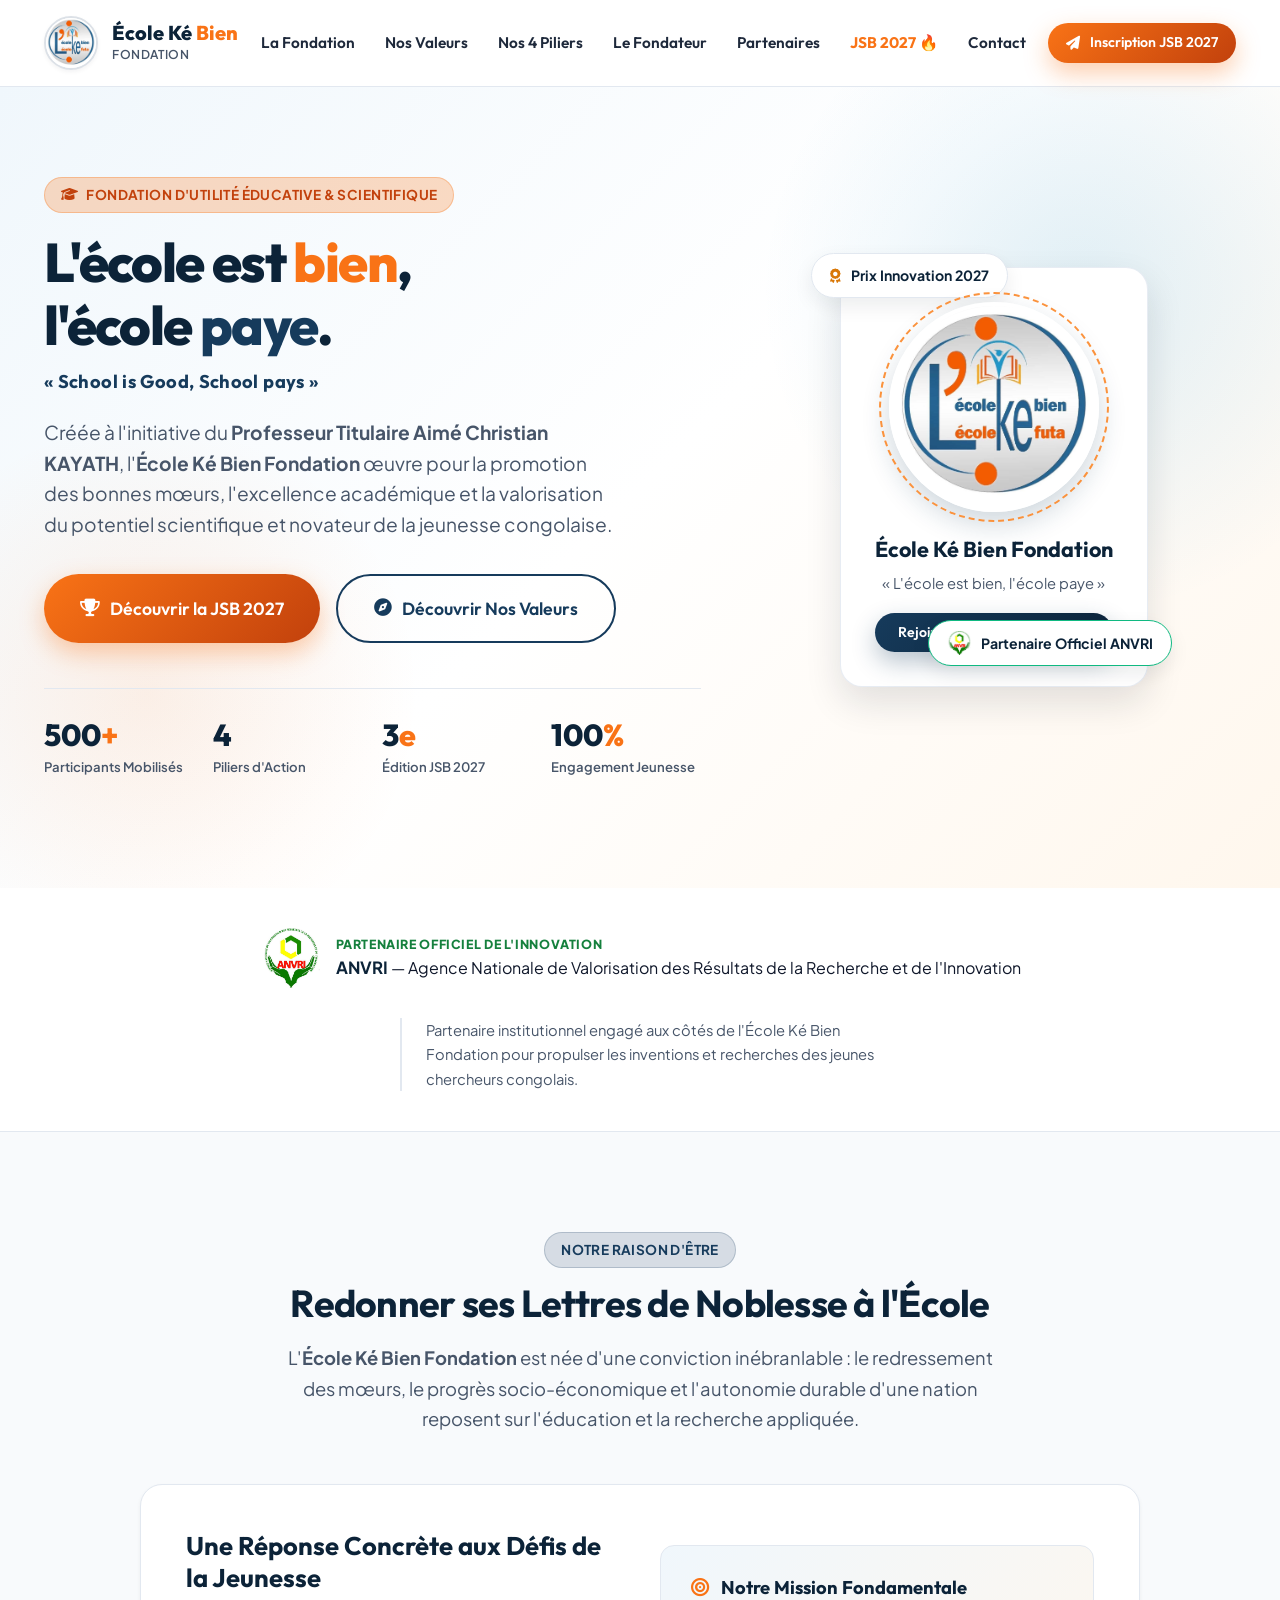
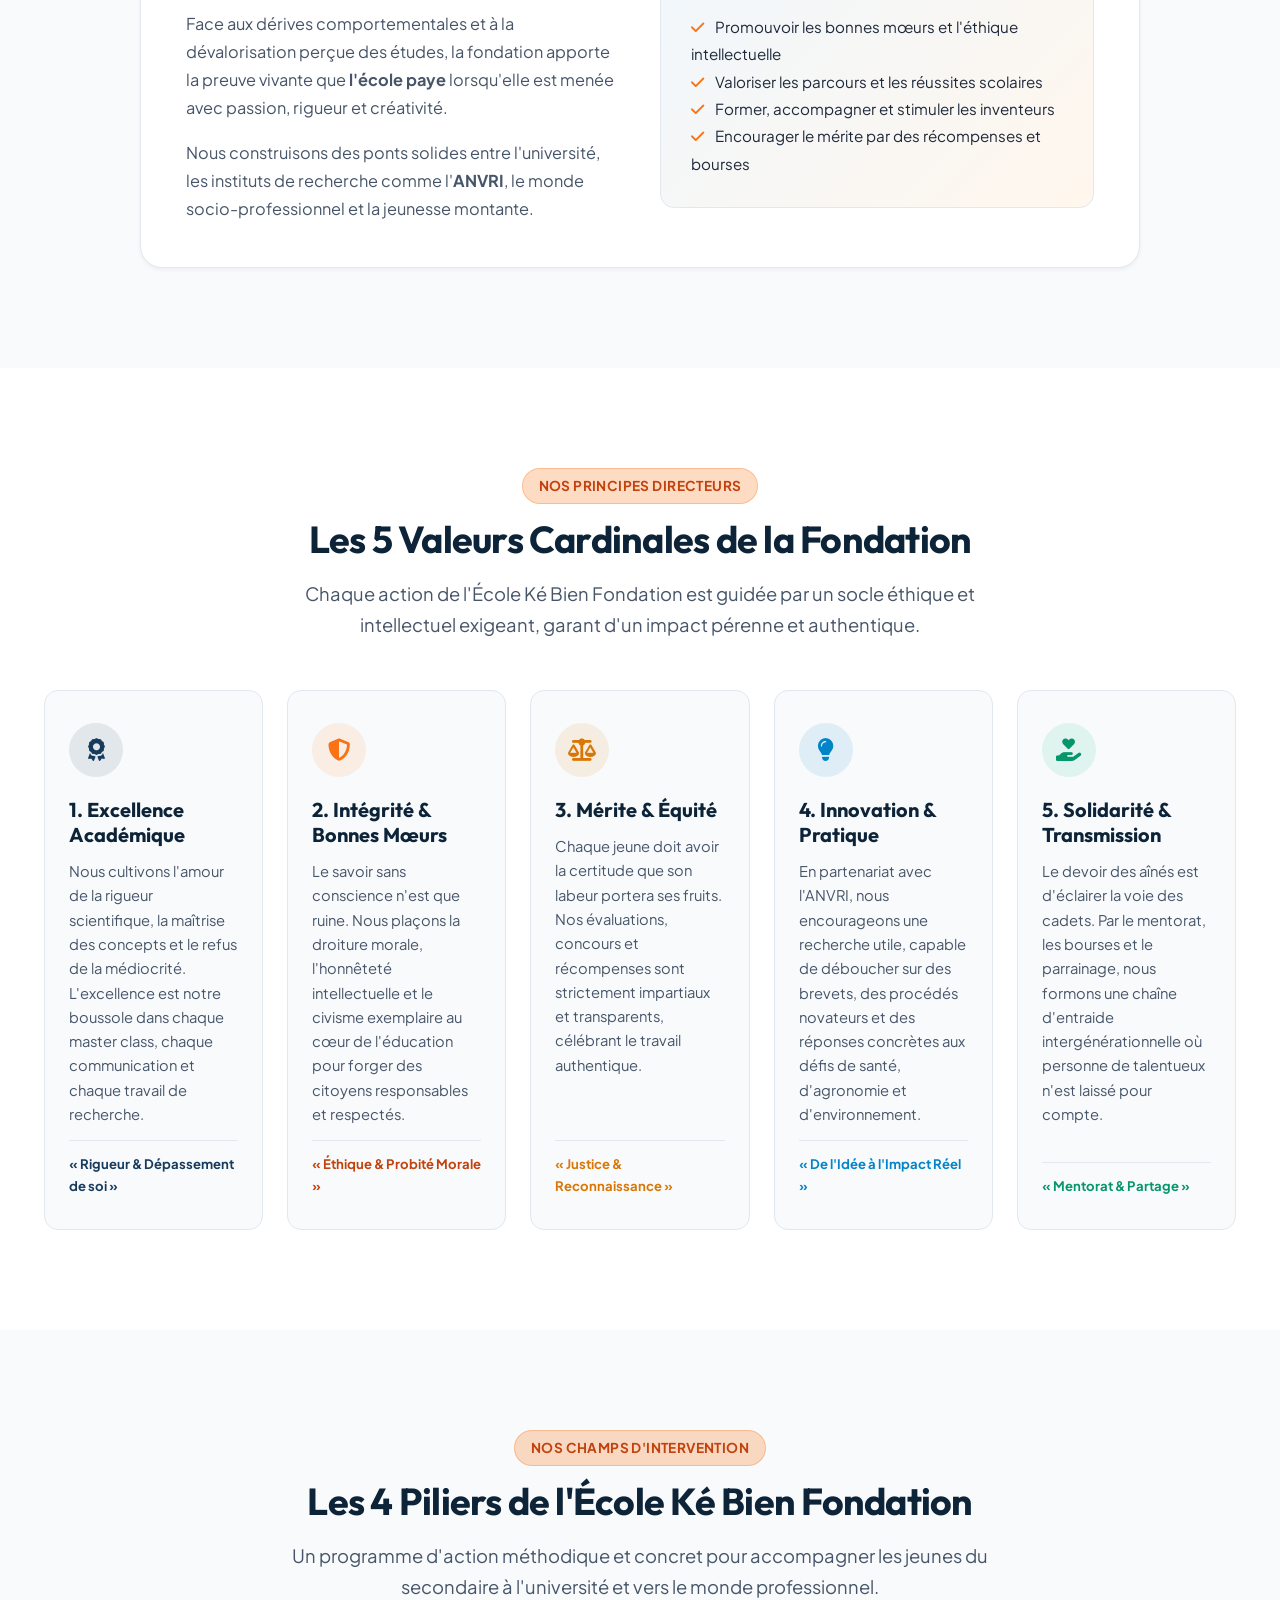
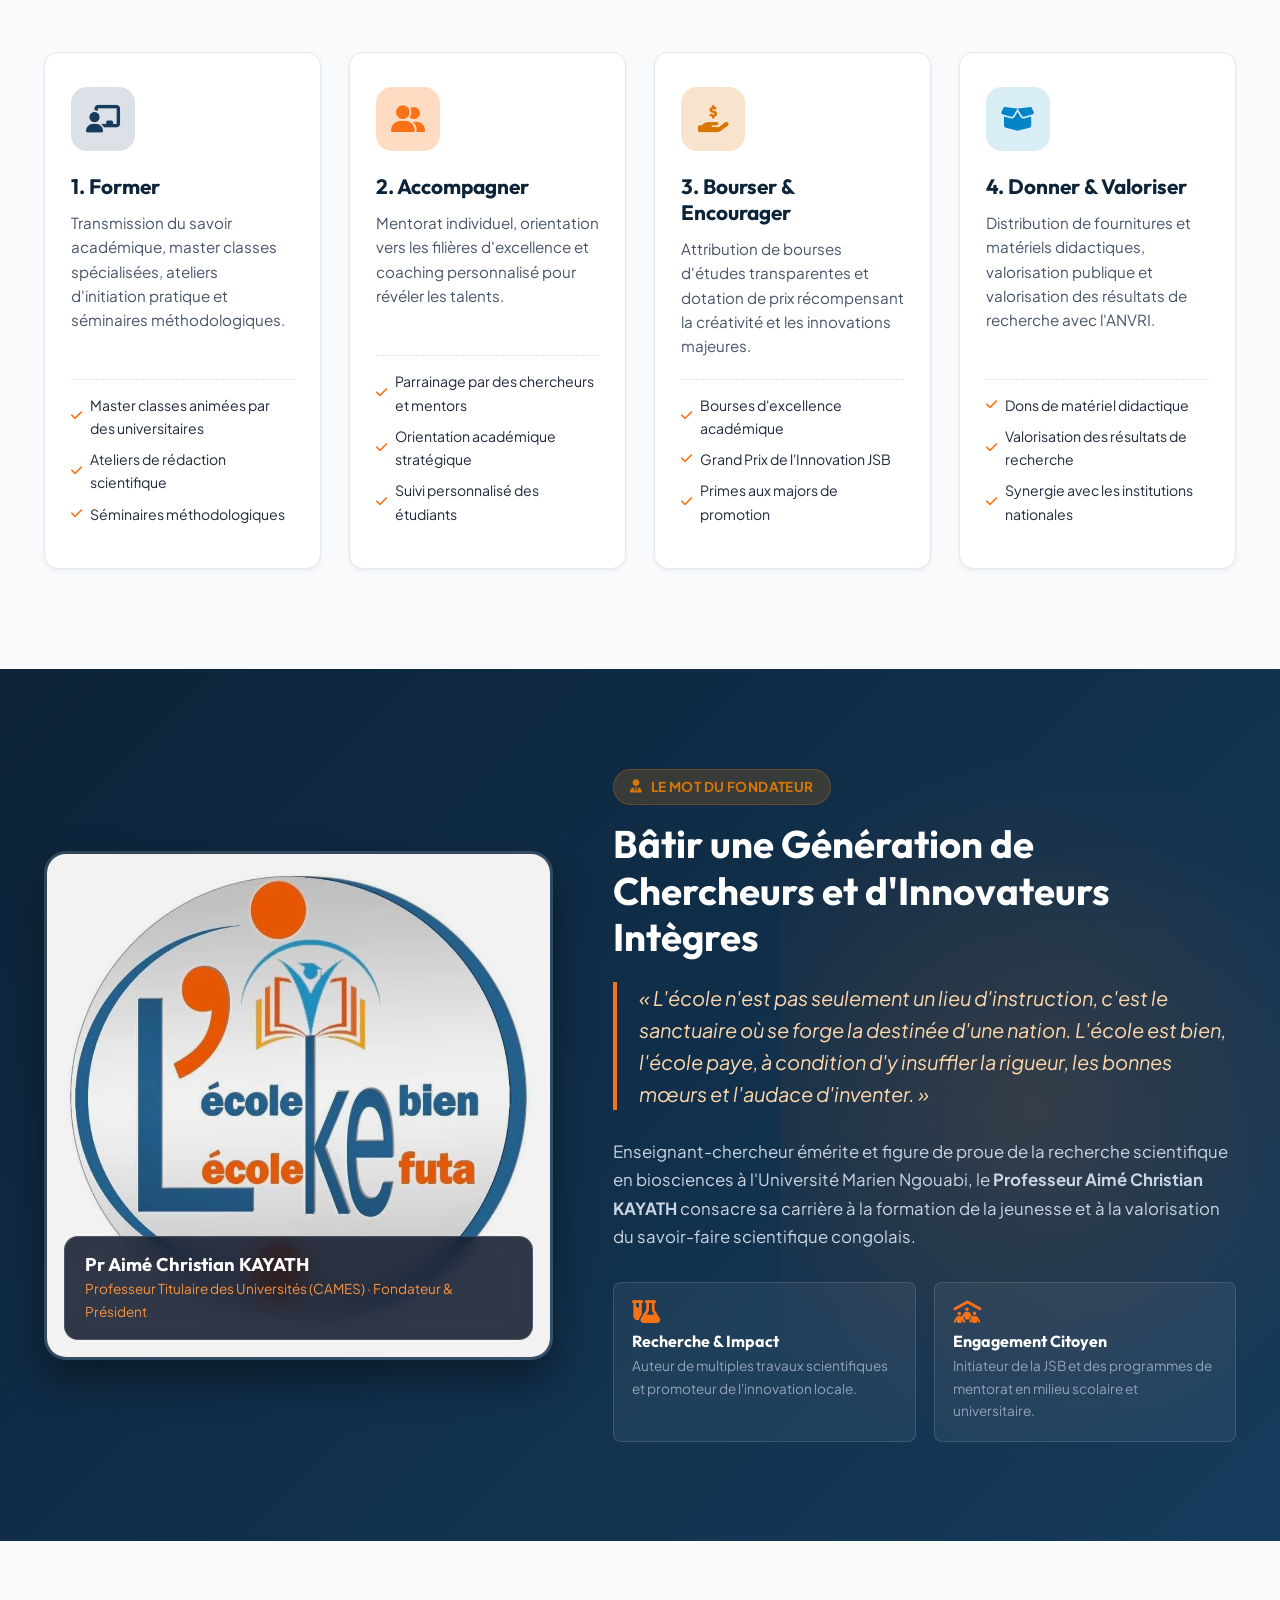
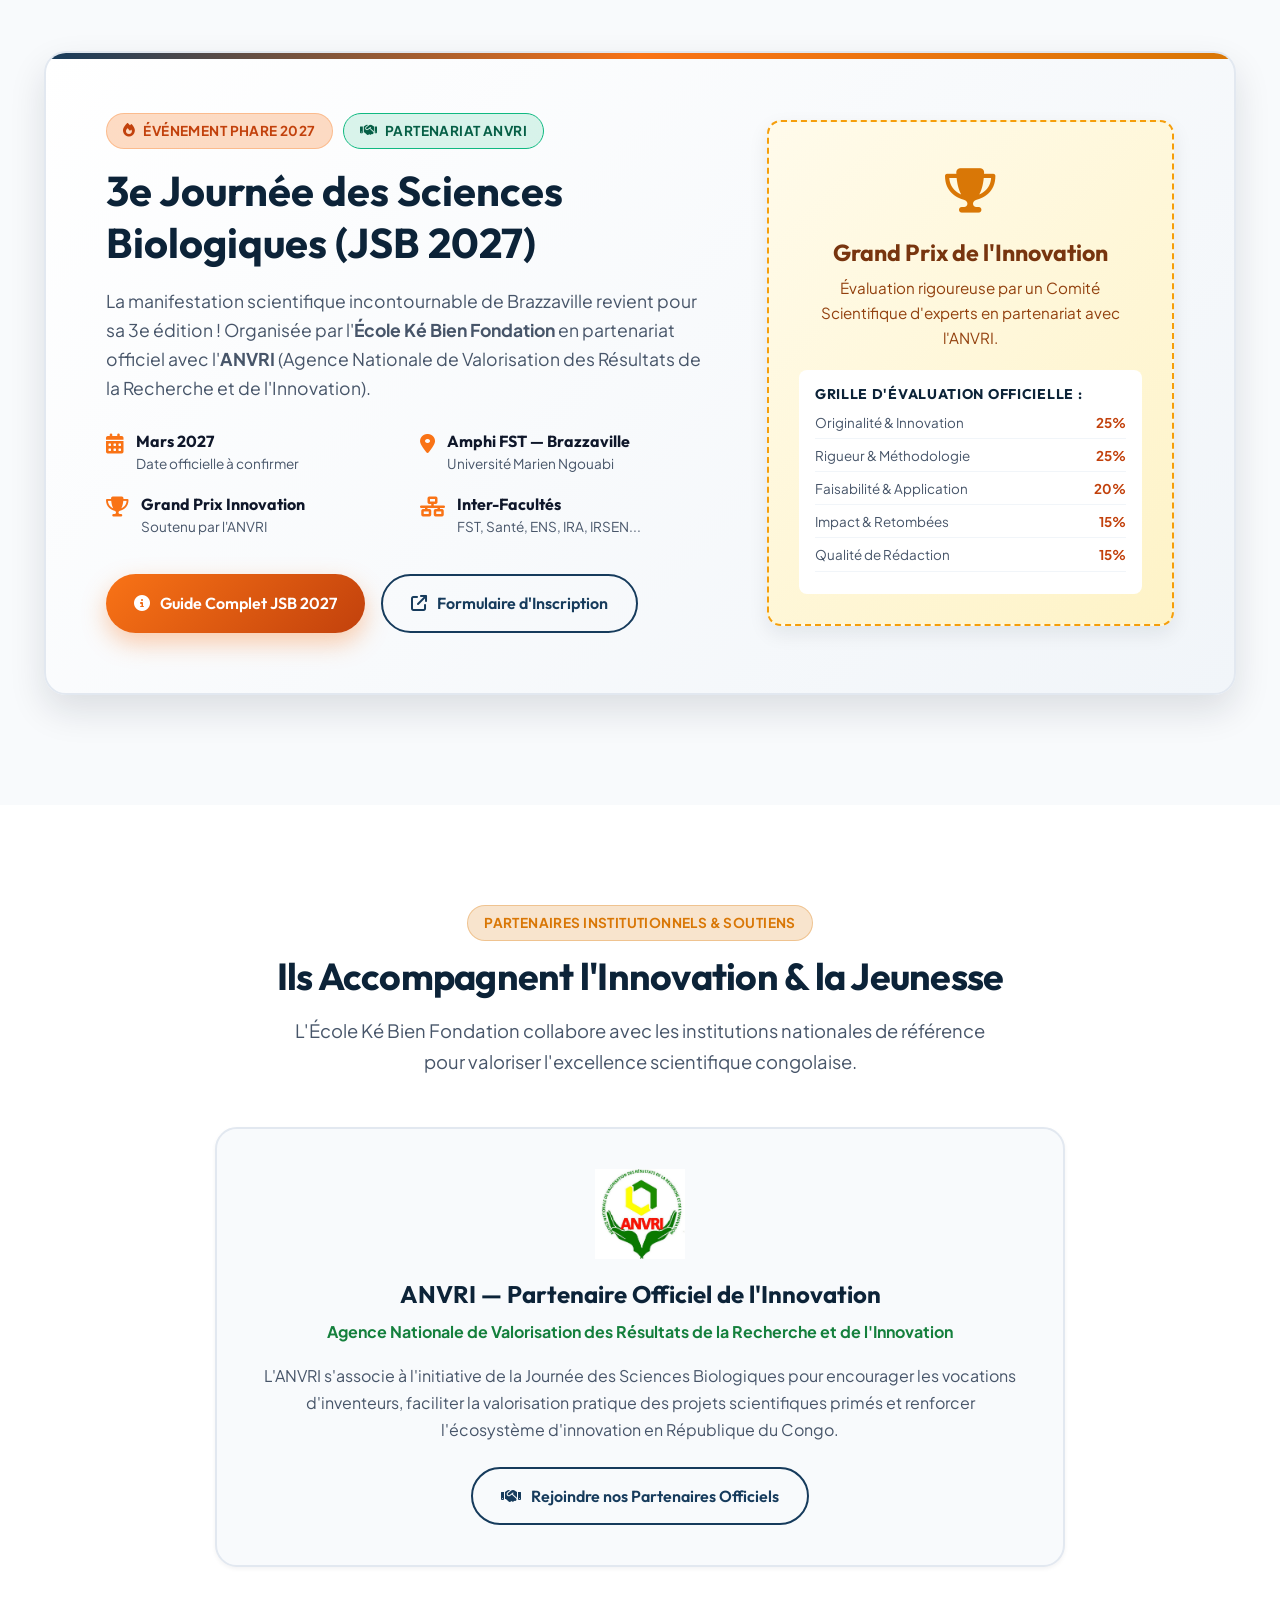
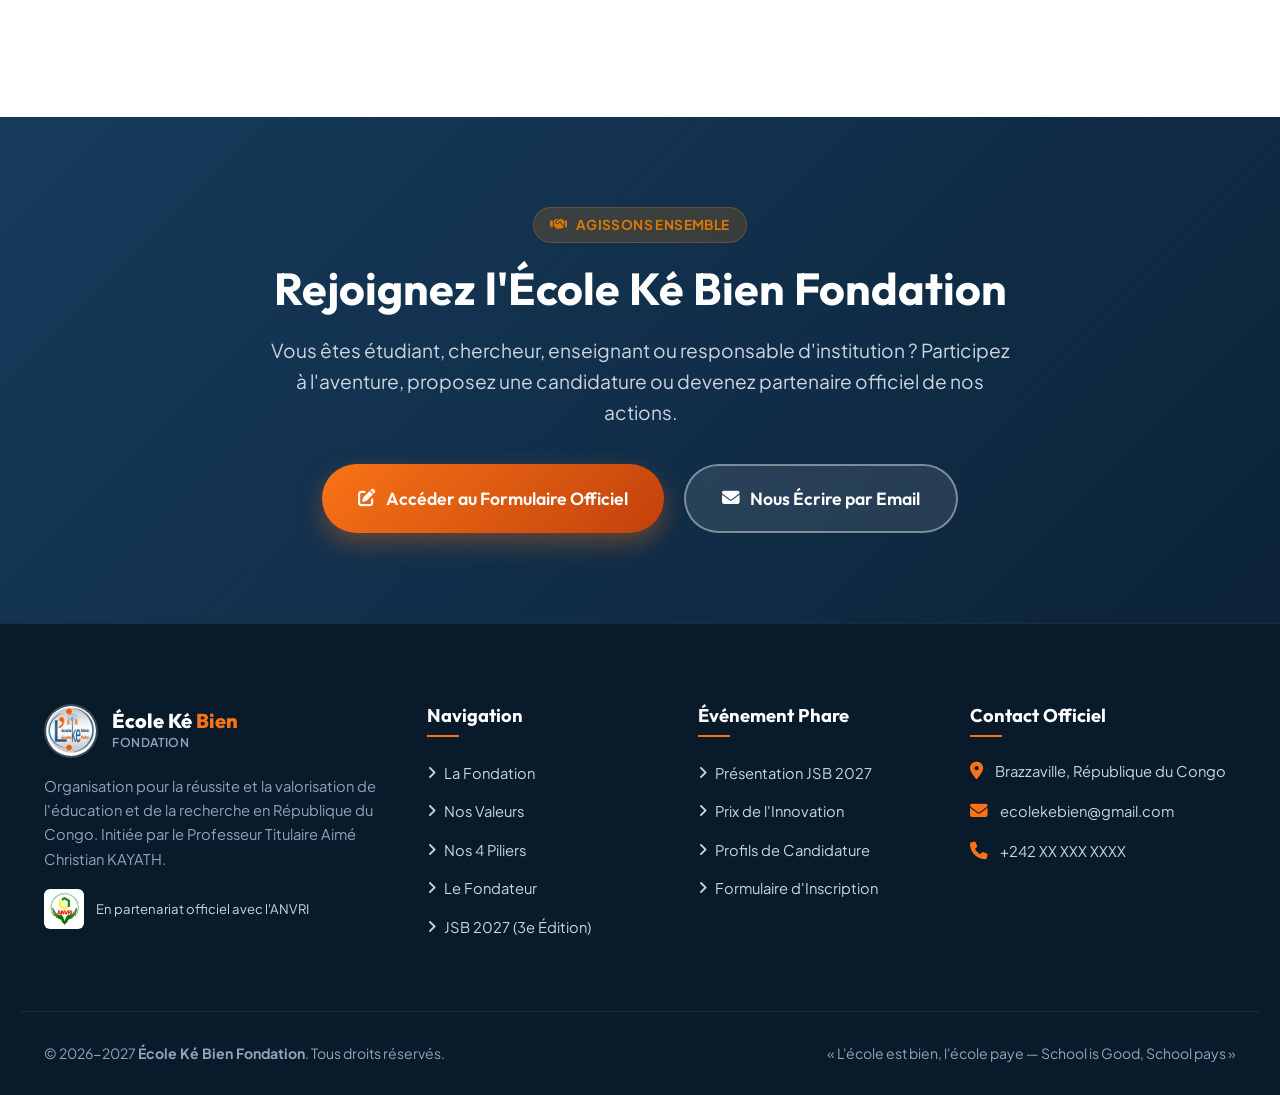
==== commit 2796bf24: "Refonte UI/UX : responsive mobile first, sticky CTA bar, animations scroll reveal et polish visual" ====
--- a/index.html
+++ b/index.html
@@ -62,7 +62,7 @@
     <!-- Hero Section -->
     <section class="hero">
         <div class="container hero-grid">
-            <div class="hero-content">
+            <div class="hero-content reveal">
                 <div class="badge badge-accent">
                     <i class="fa-solid fa-graduation-cap"></i> Fondation d'Utilité Éducative & Scientifique
                 </div>
@@ -105,7 +105,7 @@
                 </div>
             </div>
 
-            <div class="hero-visual">
+            <div class="hero-visual reveal reveal-delay-2">
                 <div class="hero-card-badge">
                     <div class="floating-pill pill-1">
                         <i class="fa-solid fa-award" style="color: var(--gold);"></i> Prix Innovation 2027
@@ -129,7 +129,7 @@
     </section>
 
     <!-- Partenaire Institutionnel Officiel - ANVRI Highlight -->
-    <section class="section-partner-highlight" style="padding: 40px 0; background: #ffffff; border-bottom: 1px solid var(--gray-border);">
+    <section class="section-partner-highlight reveal" style="padding: 40px 0; background: #ffffff; border-bottom: 1px solid var(--gray-border);">
         <div class="container" style="display: flex; align-items: center; justify-content: center; gap: 30px; flex-wrap: wrap;">
             <div style="display: flex; align-items: center; gap: 16px;">
                 <img src="assets/images/anvri.png" alt="Logo ANVRI" style="height: 60px; width: auto; object-fit: contain;">
@@ -145,7 +145,7 @@
     </section>
 
     <!-- Section À Propos & Vision -->
-    <section id="about" class="section-pillars" style="background: #f8fafc;">
+    <section id="about" class="section-pillars reveal" style="background: #f8fafc;">
         <div class="container">
             <div class="section-tag">
                 <span class="badge badge-primary">Notre Raison d'Être</span>
@@ -185,7 +185,7 @@
     </section>
 
     <!-- Section NOS VALEURS - Rédaction Riche et Détaillée -->
-    <section id="values" class="section-values" style="background: #ffffff; padding: 100px 0;">
+    <section id="values" class="section-values reveal" style="background: #ffffff; padding: 100px 0;">
         <div class="container">
             <div class="section-tag">
                 <span class="badge badge-accent">Nos Principes Directeurs</span>
@@ -260,7 +260,7 @@
     </section>
 
     <!-- Section 4 Piliers d'Action -->
-    <section id="pillars" class="section-pillars" style="background: #f8fafc;">
+    <section id="pillars" class="section-pillars reveal" style="background: #f8fafc;">
         <div class="container">
             <div class="section-tag">
                 <span class="badge badge-accent">Nos Champs d'Intervention</span>
@@ -331,7 +331,7 @@
     </section>
 
     <!-- Section Le Fondateur -->
-    <section id="founder" class="section-founder">
+    <section id="founder" class="section-founder reveal">
         <div class="container founder-grid">
             <div class="founder-image-box">
                 <div class="founder-img-wrapper">
@@ -372,7 +372,7 @@
     </section>
 
     <!-- Section Coup de Projecteur JSB 2027 -->
-    <section class="section-jsb-spotlight">
+    <section class="section-jsb-spotlight reveal">
         <div class="container">
             <div class="spotlight-card">
                 <div class="spotlight-grid">
@@ -451,7 +451,7 @@
     </section>
 
     <!-- Section Partenaires & Sponsoring -->
-    <section id="partenaires" class="section-values" style="background: #ffffff;">
+    <section id="partenaires" class="section-values reveal" style="background: #ffffff;">
         <div class="container">
             <div class="section-tag">
                 <span class="badge badge-gold">Partenaires Institutionnels & Soutiens</span>
@@ -480,7 +480,7 @@
     </section>
 
     <!-- Section CTA / Contact -->
-    <section id="contact" class="section-cta">
+    <section id="contact" class="section-cta reveal">
         <div class="container cta-box">
             <div class="badge badge-gold" style="margin-bottom: 18px;">
                 <i class="fa-solid fa-handshake"></i> Agissons Ensemble
@@ -568,6 +568,17 @@
         </div>
     </footer>
 
+    <!-- Barre d'action flottante Mobile (Sticky CTA) -->
+    <div class="mobile-sticky-cta" aria-label="Inscription mobile">
+        <div class="cta-text">
+            <strong>JSB 2027 — Brazzaville</strong>
+            <span>Inscriptions & Candidatures ouvertes</span>
+        </div>
+        <a href="https://docs.google.com/forms/d/e/1FAIpQLSf5AGC9kLKZxLY8xlVCGyChN3g2PgjJRhmzrLMBr2_vWuns3w/viewform" target="_blank" class="btn-cta-action">
+            <i class="fa-solid fa-paper-plane"></i> S'inscrire
+        </a>
+    </div>
+
     <!-- Scripts -->
     <script src="assets/js/main.js"></script>
 </body>
--- a/assets/css/style.css
+++ b/assets/css/style.css
@@ -1413,6 +1413,47 @@
 }
 
 /* ==========================================================================
+   Animations & Scroll Reveal
+   ========================================================================== */
+.reveal {
+  opacity: 0;
+  transform: translateY(28px);
+  transition: opacity 0.7s cubic-bezier(0.16, 1, 0.3, 1), transform 0.7s cubic-bezier(0.16, 1, 0.3, 1);
+  will-change: opacity, transform;
+}
+
+.reveal.active {
+  opacity: 1;
+  transform: translateY(0);
+}
+
+.reveal-delay-1 { transition-delay: 0.1s; }
+.reveal-delay-2 { transition-delay: 0.2s; }
+.reveal-delay-3 { transition-delay: 0.3s; }
+.reveal-delay-4 { transition-delay: 0.4s; }
+
+/* Micro-interactions & Polish */
+.pillar-card, .value-card, .profile-card {
+  transition: transform 0.35s cubic-bezier(0.16, 1, 0.3, 1), box-shadow 0.35s cubic-bezier(0.16, 1, 0.3, 1), border-color 0.35s ease;
+}
+
+.pillar-card:hover, .value-card:hover {
+  transform: translateY(-6px);
+  box-shadow: 0 16px 36px rgba(22, 59, 92, 0.12);
+  border-color: rgba(249, 115, 22, 0.3);
+}
+
+.profile-card:hover {
+  transform: translateY(-8px);
+  box-shadow: 0 20px 45px rgba(22, 59, 92, 0.15);
+}
+
+/* Floating Mobile Sticky Bar */
+.mobile-sticky-cta {
+  display: none;
+}
+
+/* ==========================================================================
    Responsive Design
    ========================================================================== */
 @media (max-width: 1024px) {
@@ -1426,7 +1467,7 @@
   }
   
   .values-grid {
-    grid-template-columns: repeat(3, 1fr);
+    grid-template-columns: repeat(2, 1fr) !important;
   }
   
   .footer-grid {
@@ -1447,58 +1488,234 @@
 }
 
 @media (max-width: 768px) {
+  body {
+    padding-bottom: 80px; /* Espace pour le sticky CTA */
+  }
+
+  body.menu-open {
+    overflow: hidden;
+  }
+
+  .header {
+    background: rgba(255, 255, 255, 0.96);
+    padding: 12px 0;
+  }
+
   .nav-menu {
     position: fixed;
-    top: 86px;
+    top: 72px;
     left: -100%;
     width: 100%;
-    height: calc(100vh - 86px);
-    background: var(--white);
+    height: calc(100vh - 72px);
+    background: rgba(255, 255, 255, 0.98);
+    backdrop-filter: blur(24px);
+    -webkit-backdrop-filter: blur(24px);
     flex-direction: column;
-    padding: 40px 24px;
-    gap: 20px;
-    transition: var(--transition);
-    box-shadow: var(--shadow-lg);
+    padding: 30px 20px;
+    gap: 12px;
+    transition: left 0.35s cubic-bezier(0.16, 1, 0.3, 1);
+    box-shadow: 0 25px 50px rgba(0, 0, 0, 0.15);
+    overflow-y: auto;
+    z-index: 999;
   }
   
   .nav-menu.open {
     left: 0;
   }
+
+  .nav-menu .nav-link {
+    font-size: 1.08rem;
+    font-weight: 700;
+    padding: 14px 18px;
+    border-radius: var(--radius-md);
+    display: flex;
+    align-items: center;
+    justify-content: space-between;
+    background: #f8fafc;
+    border: 1px solid var(--gray-border);
+    color: var(--primary-dark);
+    transition: var(--transition);
+  }
+
+  .nav-menu .nav-link:active,
+  .nav-menu .nav-link:hover {
+    background: var(--primary-glow);
+    color: var(--primary);
+    border-color: var(--primary);
+  }
   
   .mobile-toggle {
-    display: block;
-  }
-  
+    display: flex;
+    align-items: center;
+    justify-content: center;
+    width: 44px;
+    height: 44px;
+    border-radius: var(--radius-sm);
+    background: #f1f5f9;
+    border: 1px solid var(--gray-border);
+    font-size: 1.25rem;
+    color: var(--primary);
+    cursor: pointer;
+  }
+
+  .nav-actions .btn-sm {
+    display: none; /* Remplacé par le sticky CTA pour aérer la barre */
+  }
+  
+  .hero {
+    padding: 50px 0 40px 0;
+    text-align: center;
+  }
+
+  .hero-content {
+    display: flex;
+    flex-direction: column;
+    align-items: center;
+  }
+
   .hero-title {
-    font-size: 2.4rem;
+    font-size: 2.2rem;
+    line-height: 1.2;
   }
   
   .section-title {
-    font-size: 1.9rem;
+    font-size: 1.85rem;
+    line-height: 1.25;
+  }
+
+  .hero-buttons {
+    flex-direction: column;
+    width: 100%;
+    gap: 12px;
+  }
+
+  .hero-buttons .btn {
+    width: 100%;
+  }
+
+  .hero-stats {
+    grid-template-columns: 1fr 1fr;
+    gap: 12px;
+    width: 100%;
+    margin-top: 30px;
+  }
+
+  .stat-item {
+    padding: 16px 12px;
+  }
+
+  .stat-num {
+    font-size: 1.8rem;
   }
   
   .pillars-grid, .values-grid {
-    grid-template-columns: 1fr;
+    grid-template-columns: 1fr !important;
+    gap: 16px;
   }
   
   .footer-grid {
     grid-template-columns: 1fr;
+    gap: 36px;
   }
   
   .spotlight-card {
-    padding: 30px 20px;
+    padding: 26px 18px;
+    border-radius: var(--radius-lg);
   }
   
   .spotlight-features {
     grid-template-columns: 1fr;
+    gap: 10px;
   }
   
   .countdown-box {
+    display: grid;
+    grid-template-columns: repeat(4, 1fr);
+    gap: 8px;
+    padding: 16px 12px;
+    border-radius: var(--radius-md);
+  }
+
+  .count-unit {
+    padding: 8px 4px;
+  }
+  
+  .count-num {
+    font-size: 1.4rem;
+  }
+
+  .count-label {
+    font-size: 0.68rem;
+  }
+
+  .jsb-meta-bar {
+    flex-direction: column;
     gap: 12px;
-    padding: 18px 20px;
-  }
-  
-  .count-num {
-    font-size: 1.6rem;
-  }
-}
+    align-items: stretch;
+  }
+
+  /* Sticky Action Bar Mobile */
+  .mobile-sticky-cta {
+    display: flex;
+    position: fixed;
+    bottom: 12px;
+    left: 12px;
+    right: 12px;
+    z-index: 990;
+    align-items: center;
+    justify-content: space-between;
+    background: rgba(15, 23, 42, 0.94);
+    backdrop-filter: blur(16px);
+    -webkit-backdrop-filter: blur(16px);
+    border: 1px solid rgba(255, 255, 255, 0.16);
+    padding: 10px 14px;
+    border-radius: var(--radius-full);
+    box-shadow: 0 12px 32px rgba(0, 0, 0, 0.4);
+    animation: slideUpSticky 0.5s cubic-bezier(0.16, 1, 0.3, 1) forwards;
+  }
+  
+  .mobile-sticky-cta .cta-text {
+    display: flex;
+    flex-direction: column;
+    padding-left: 6px;
+  }
+  
+  .mobile-sticky-cta .cta-text strong {
+    font-size: 0.84rem;
+    font-weight: 800;
+    color: #ffffff;
+    line-height: 1.2;
+  }
+  
+  .mobile-sticky-cta .cta-text span {
+    font-size: 0.7rem;
+    color: #94a3b8;
+  }
+  
+  .mobile-sticky-cta .btn-cta-action {
+    display: inline-flex;
+    align-items: center;
+    gap: 6px;
+    background: linear-gradient(135deg, var(--accent) 0%, var(--accent-dark) 100%);
+    color: #ffffff;
+    font-weight: 800;
+    font-size: 0.82rem;
+    padding: 9px 15px;
+    border-radius: var(--radius-full);
+    box-shadow: 0 4px 14px rgba(249, 115, 22, 0.4);
+    border: none;
+    text-decoration: none;
+    white-space: nowrap;
+  }
+}
+
+@keyframes slideUpSticky {
+  from {
+    transform: translateY(80px);
+    opacity: 0;
+  }
+  to {
+    transform: translateY(0);
+    opacity: 1;
+  }
+}
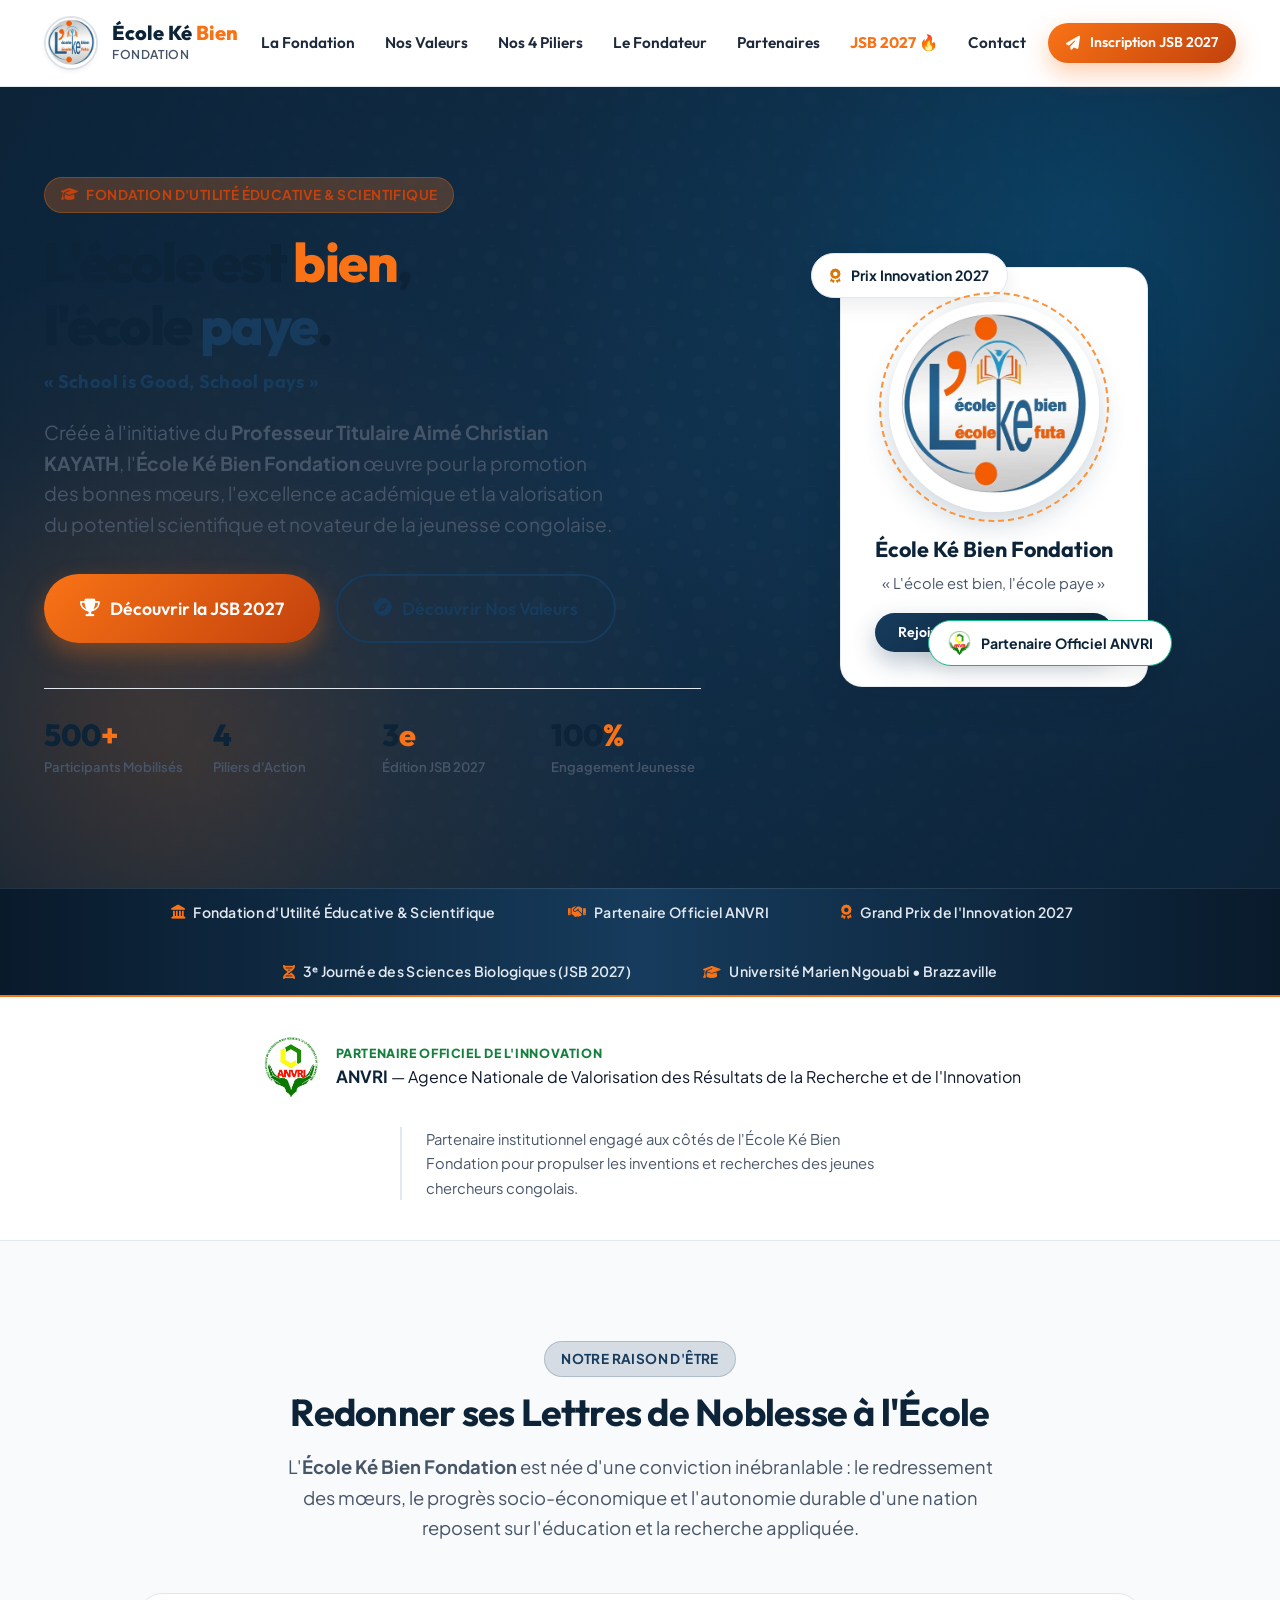
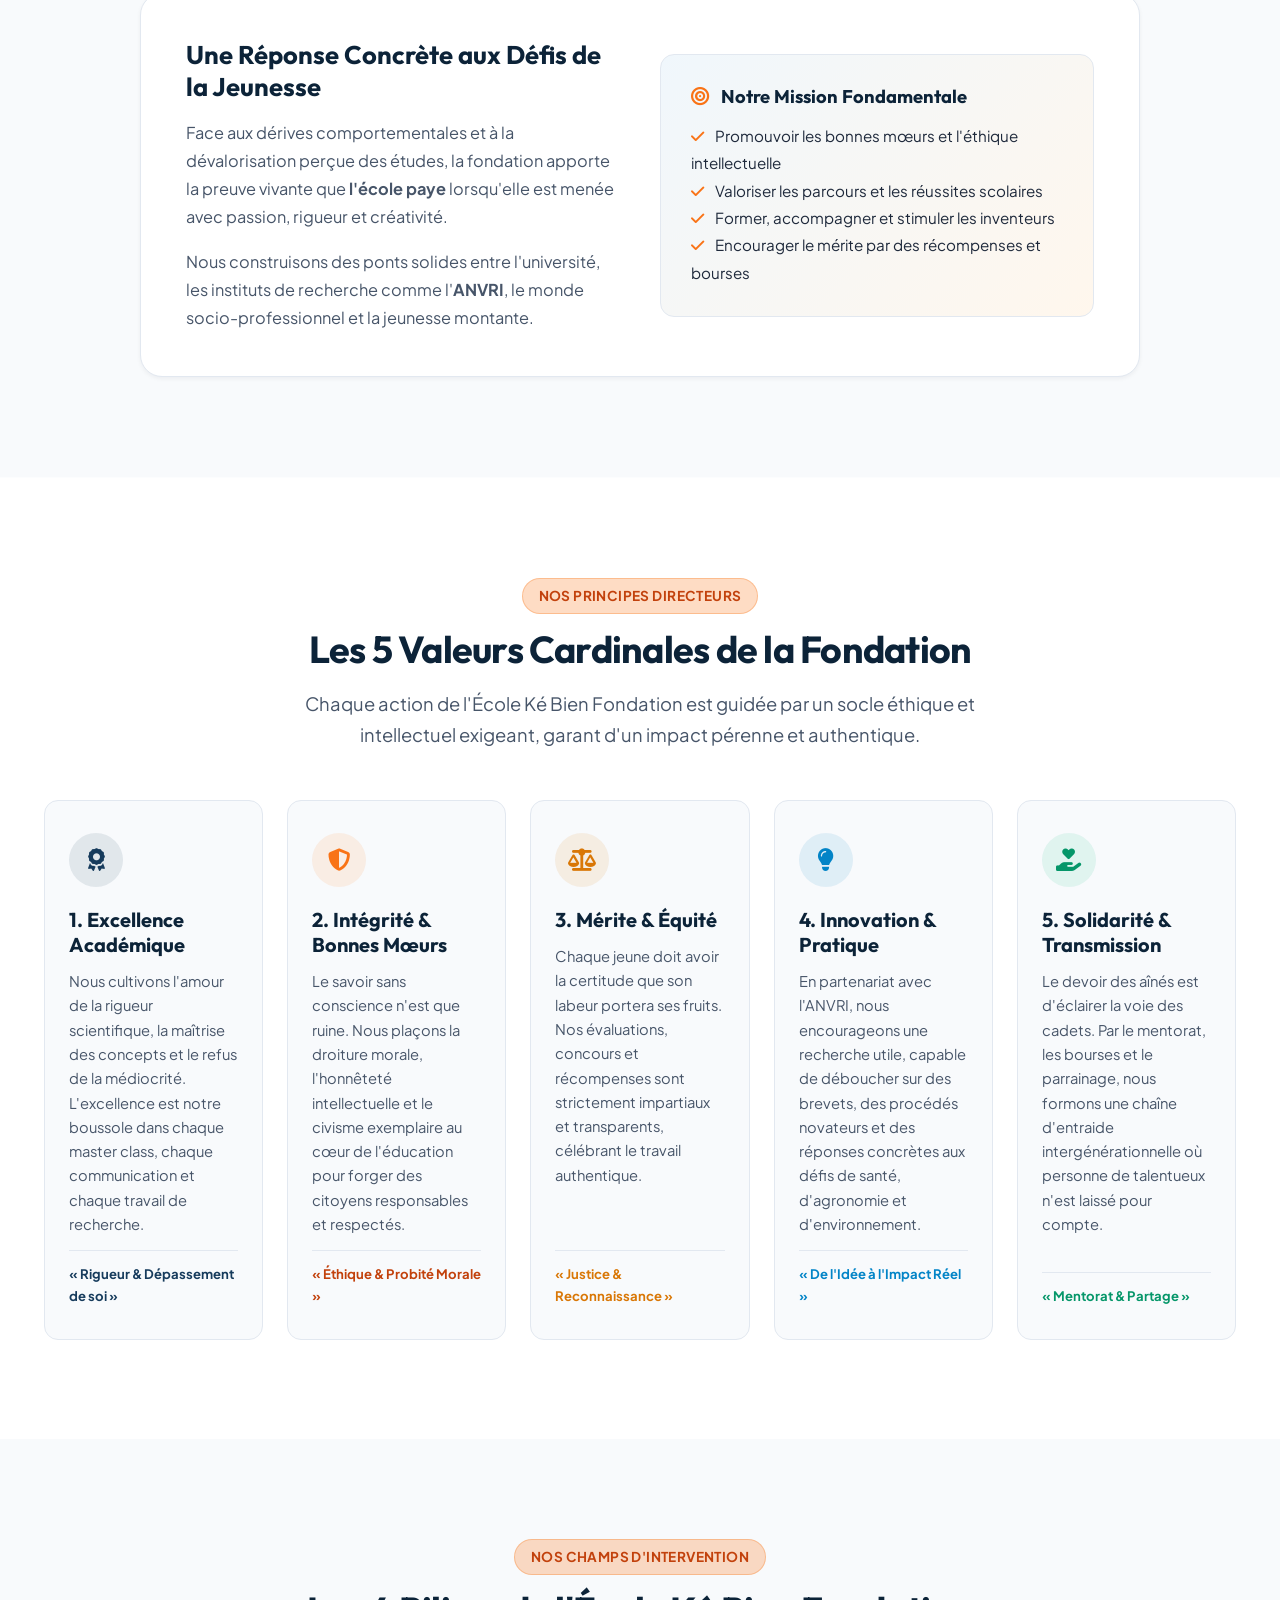
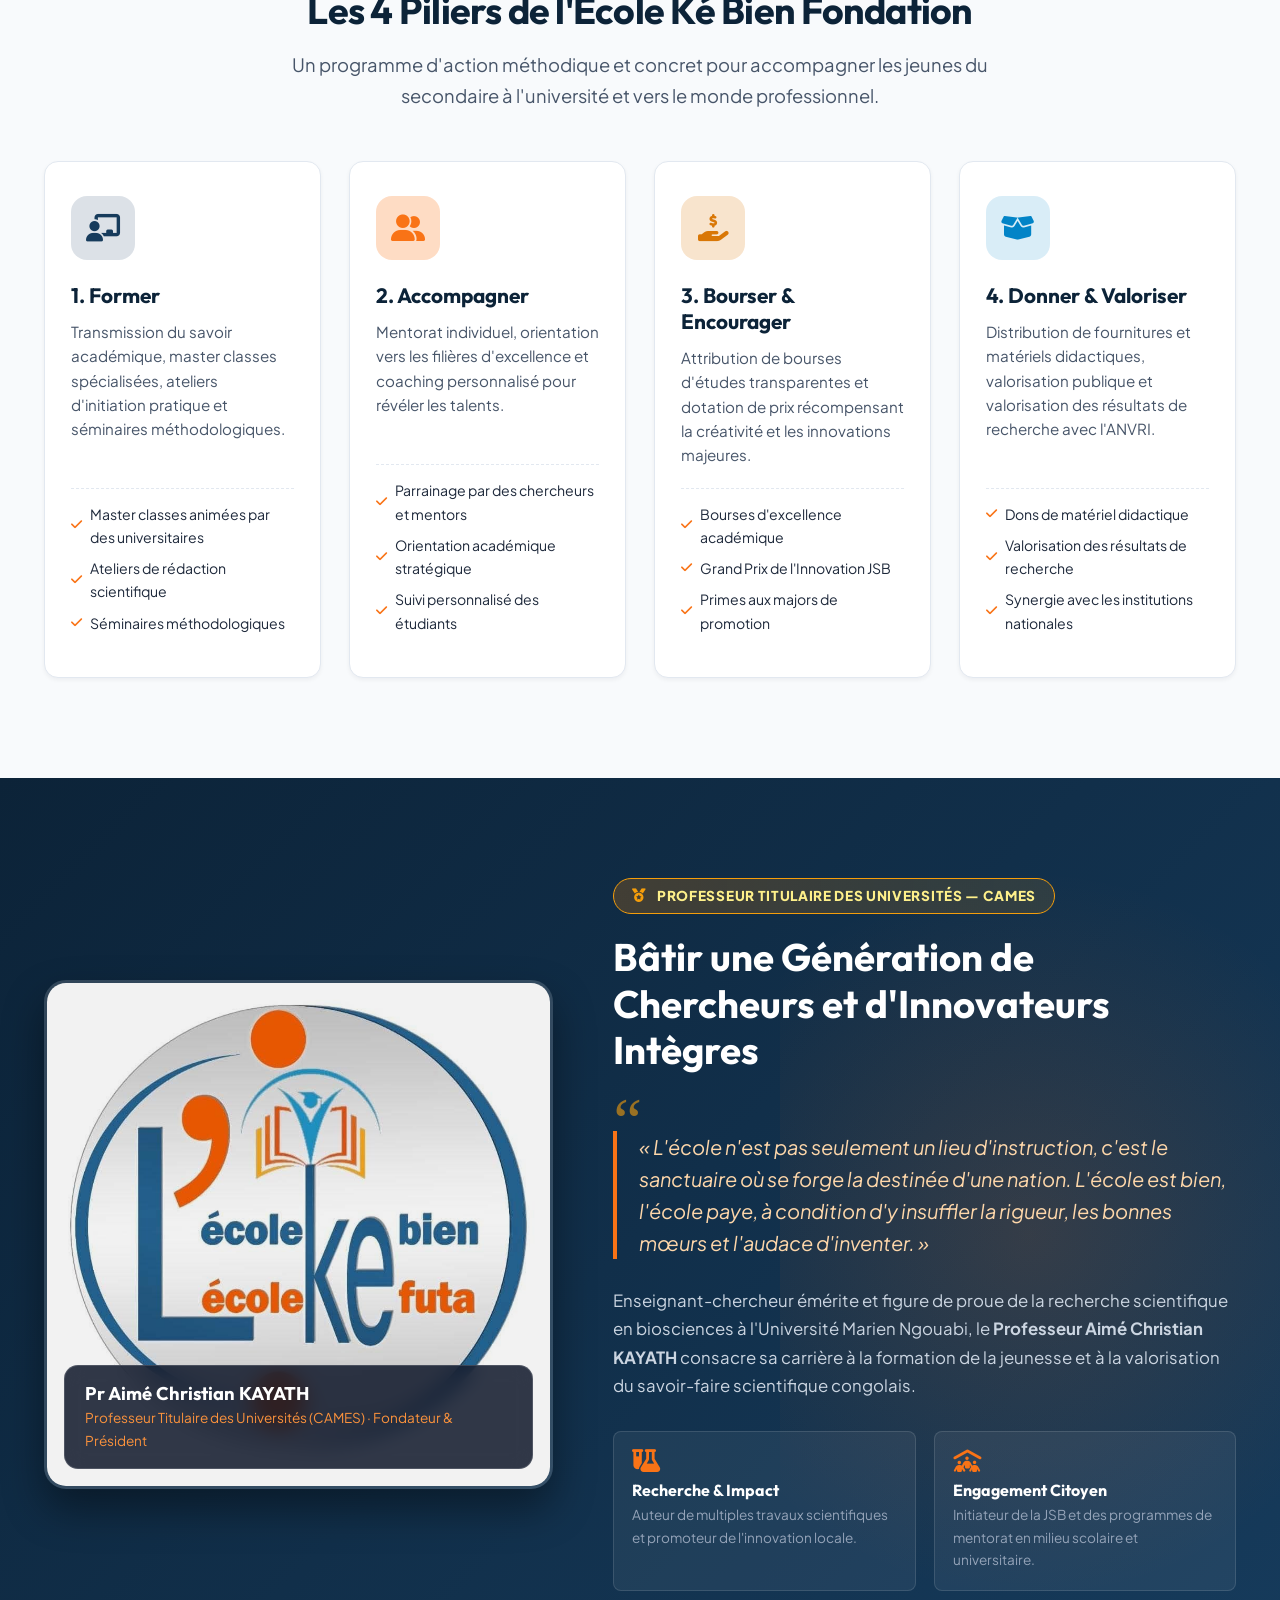
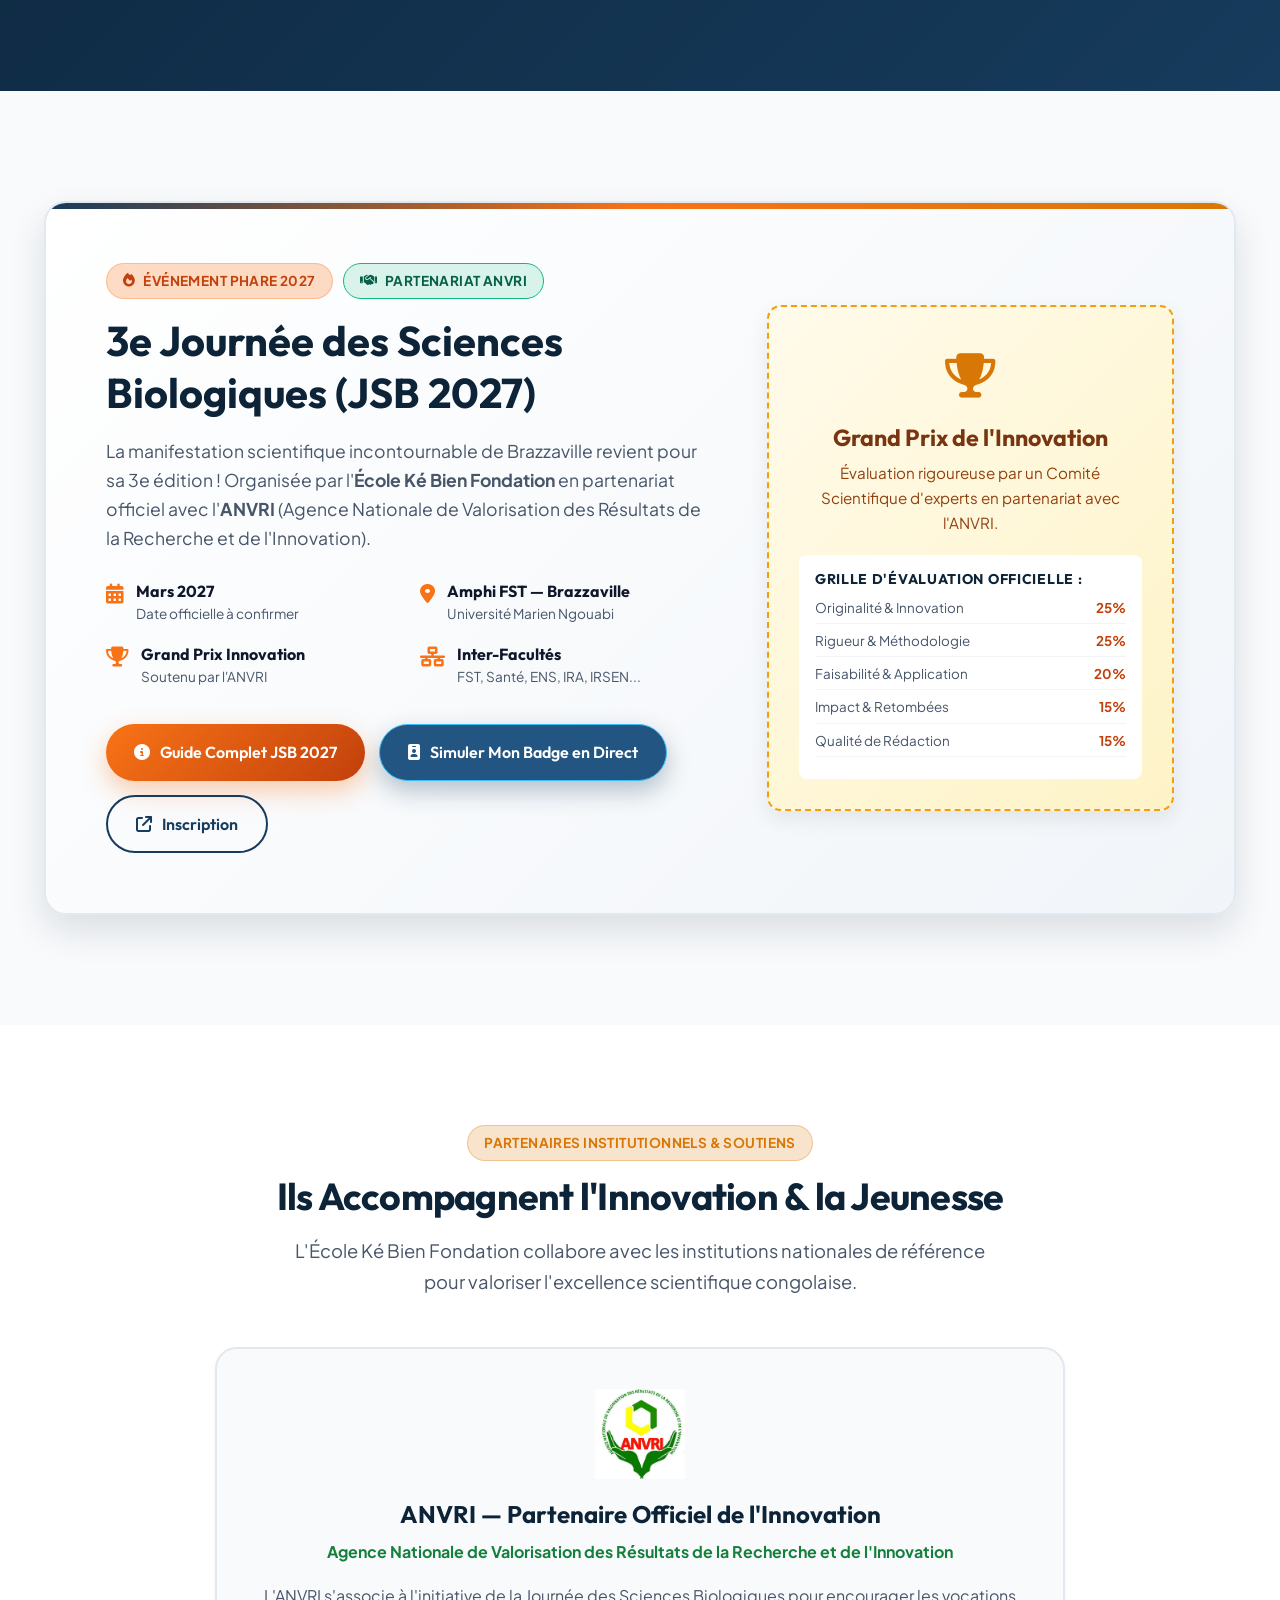
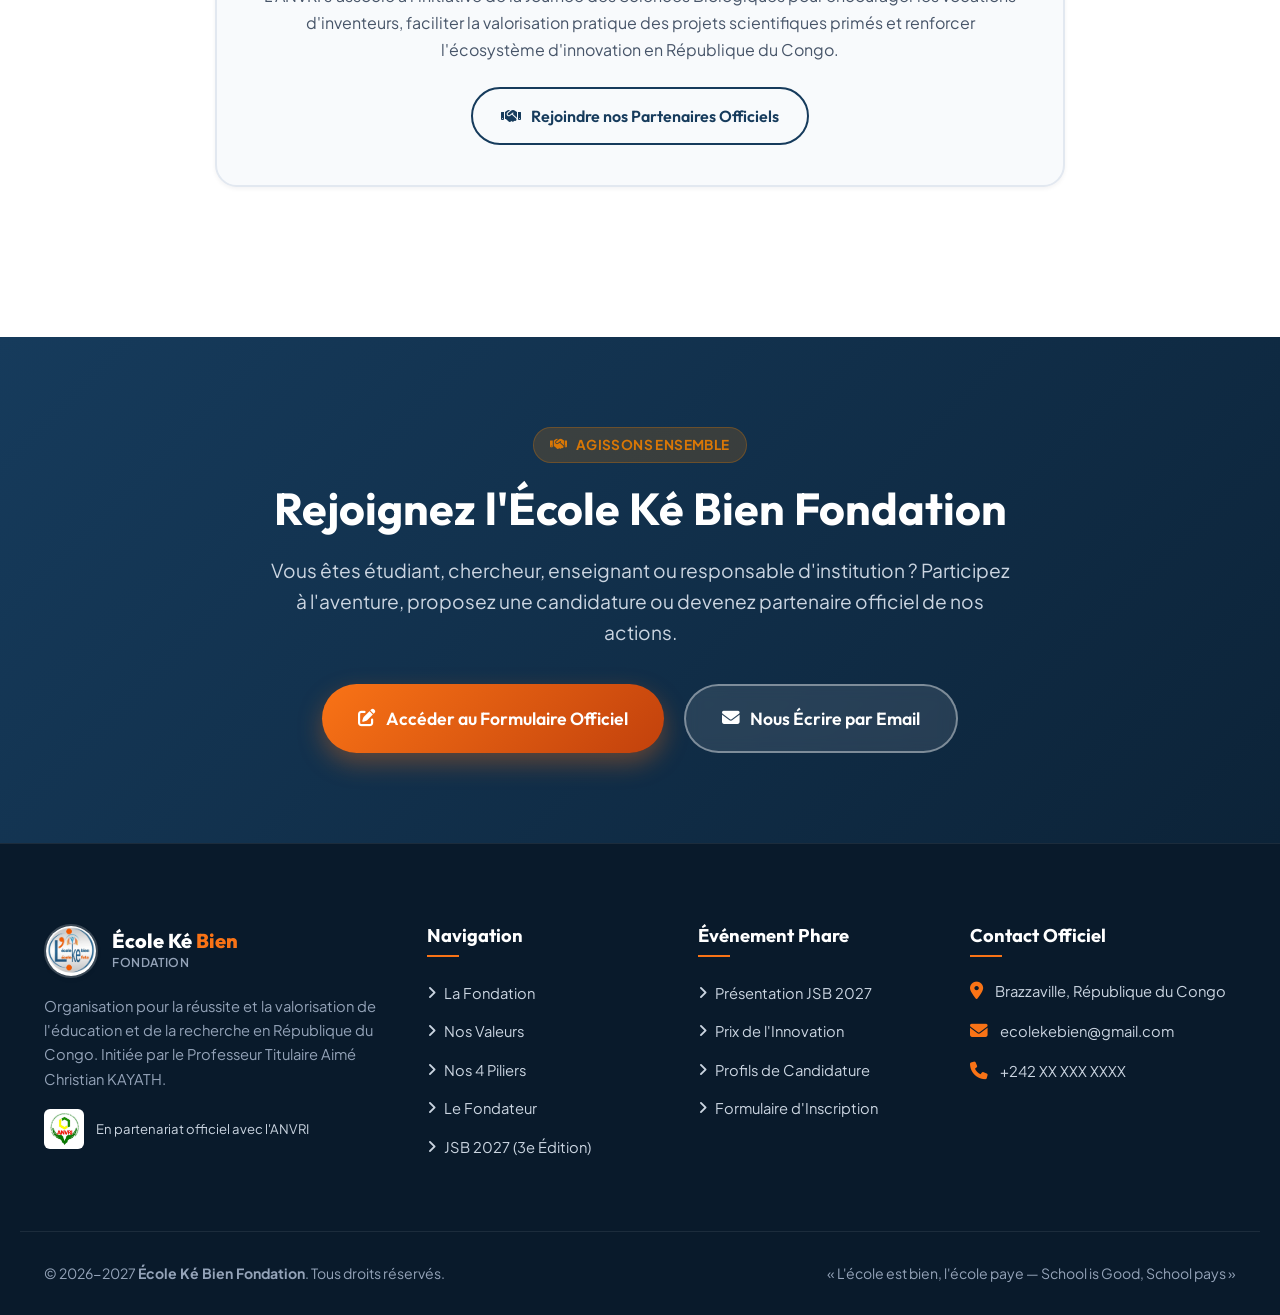
==== commit d547d7bf: "Design: Refonte UI/UX prestige, integration du simulateur de badge interactif, compte a rebours pro " ====
--- a/index.html
+++ b/index.html
@@ -128,6 +128,21 @@
         </div>
     </section>
 
+    <!-- Bandeau Défilant Institutionnel -->
+    <div class="institutional-ticker">
+        <div class="ticker-items">
+            <div class="ticker-item"><i class="fa-solid fa-landmark"></i> Fondation d'Utilité Éducative & Scientifique</div>
+            <div class="dot"></div>
+            <div class="ticker-item"><i class="fa-solid fa-handshake"></i> Partenaire Officiel ANVRI</div>
+            <div class="dot"></div>
+            <div class="ticker-item"><i class="fa-solid fa-award"></i> Grand Prix de l'Innovation 2027</div>
+            <div class="dot"></div>
+            <div class="ticker-item"><i class="fa-solid fa-dna"></i> 3ᵉ Journée des Sciences Biologiques (JSB 2027)</div>
+            <div class="dot"></div>
+            <div class="ticker-item"><i class="fa-solid fa-graduation-cap"></i> Université Marien Ngouabi • Brazzaville</div>
+        </div>
+    </div>
+
     <!-- Partenaire Institutionnel Officiel - ANVRI Highlight -->
     <section class="section-partner-highlight reveal" style="padding: 40px 0; background: #ffffff; border-bottom: 1px solid var(--gray-border);">
         <div class="container" style="display: flex; align-items: center; justify-content: center; gap: 30px; flex-wrap: wrap;">
@@ -344,10 +359,12 @@
             </div>
 
             <div class="founder-content">
-                <div class="badge badge-gold" style="margin-bottom: 16px;">
-                    <i class="fa-solid fa-user-tie"></i> Le Mot du Fondateur
+                <div class="founder-academic-seal">
+                    <i class="fa-solid fa-medal" style="color: var(--gold-light);"></i>
+                    <span>Professeur Titulaire des Universités — CAMES</span>
                 </div>
                 <h2>Bâtir une Génération de Chercheurs et d'Innovateurs Intègres</h2>
+                <div class="golden-quote-mark">“</div>
                 <div class="founder-quote">
                     « L'école n'est pas seulement un lieu d'instruction, c'est le sanctuaire où se forge la destinée d'une nation. L'école est bien, l'école paye, à condition d'y insuffler la rigueur, les bonnes mœurs et l'audace d'inventer. »
                 </div>
@@ -417,12 +434,15 @@
                             </div>
                         </div>
 
-                        <div style="display: flex; gap: 16px; flex-wrap: wrap;">
+                        <div style="display: flex; gap: 14px; flex-wrap: wrap;">
                             <a href="jsb2027.html" class="btn btn-accent">
                                 <i class="fa-solid fa-circle-info"></i> Guide Complet JSB 2027
                             </a>
+                            <a href="jsb2027.html#badge-simulator" class="btn btn-primary" style="background: var(--primary-light); border: 1.5px solid var(--sky-light);">
+                                <i class="fa-solid fa-id-badge"></i> Simuler Mon Badge en Direct
+                            </a>
                             <a href="https://docs.google.com/forms/d/e/1FAIpQLSf5AGC9kLKZxLY8xlVCGyChN3g2PgjJRhmzrLMBr2_vWuns3w/viewform" target="_blank" class="btn btn-outline">
-                                <i class="fa-solid fa-arrow-up-right-from-square"></i> Formulaire d'Inscription
+                                <i class="fa-solid fa-arrow-up-right-from-square"></i> Inscription
                             </a>
                         </div>
                     </div>
--- a/assets/css/style.css
+++ b/assets/css/style.css
@@ -1719,3 +1719,459 @@
     opacity: 1;
   }
 }
+
+
+/* ==========================================================================
+   ÉLÉVATION DESIGN PRESTIGE & SIMULATEUR DE BADGE INTERACTIF
+   ========================================================================== */
+
+/* 1. Arrière-plan Bio-moléculaire en filigrane pour Hero & JSB-Hero */
+.hero, .jsb-hero {
+  background-color: #0c2338;
+  background-image: 
+    radial-gradient(circle at 85% 15%, rgba(2, 132, 199, 0.18) 0%, transparent 45%),
+    radial-gradient(circle at 15% 85%, rgba(249, 115, 22, 0.12) 0%, transparent 40%),
+    radial-gradient(circle at 50% 50%, rgba(22, 59, 92, 0.5) 0%, #0c2338 100%),
+    url("data:image/svg+xml,%3Csvg width='80' height='80' viewBox='0 0 80 80' xmlns='http://www.w3.org/2000/svg'%3E%3Cg fill='%23ffffff' fill-opacity='0.03' fill-rule='evenodd'%3E%3Cpath d='M11 18c3.866 0 7-3.134 7-7s-3.134-7-7-7-7 3.134-7 7 3.134 7 7 7zm48 25c3.866 0 7-3.134 7-7s-3.134-7-7-7-7 3.134-7 7 3.134 7 7 7zm-43-7c1.657 0 3-1.343 3-3s-1.343-3-3-3-3 1.343-3 3 1.343 3 3 3zm63 31c1.657 0 3-1.343 3-3s-1.343-3-3-3-3 1.343-3 3 1.343 3 3 3zM34 90c1.657 0 3-1.343 3-3s-1.343-3-3-3-3 1.343-3 3 1.343 3 3 3zm56-76c1.657 0 3-1.343 3-3s-1.343-3-3-3-3 1.343-3 3 1.343 3 3 3zM12 86c2.21 0 4-1.79 4-4s-1.79-4-4-4-4 1.79-4 4 1.79 4 4 4zm28-65c2.21 0 4-1.79 4-4s-1.79-4-4-4-4 1.79-4 4 1.79 4 4 4zm23-11c2.76 0 5-2.24 5-5s-2.24-5-5-5-5 2.24-5 5 2.24 5 5 5zm-6 60c2.21 0 4-1.79 4-4s-1.79-4-4-4-4 1.79-4 4 1.79 4 4 4zm29 22c2.76 0 5-2.24 5-5s-2.24-5-5-5-5 2.24-5 5 2.24 5 5 5zM32 63c2.76 0 5-2.24 5-5s-2.24-5-5-5-5 2.24-5 5 2.24 5 5 5zm57-13c1.657 0 3-1.343 3-3s-1.343-3-3-3-3 1.343-3 3 1.343 3 3 3zm-9-21c1.105 0 2-.895 2-2s-.895-2-2-2-2 .895-2 2 .895 2 2 2zM60 91c1.105 0 2-.895 2-2s-.895-2-2-2-2 .895-2 2 .895 2 2 2zM35 41c1.105 0 2-.895 2-2s-.895-2-2-2-2 .895-2 2 .895 2 2 2zM12 60c1.105 0 2-.895 2-2s-.895-2-2-2-2 .895-2 2 .895 2 2 2z'%3E%3C/path%3E%3C/g%3E%3C/svg%3E");
+}
+
+/* 2. Bandeau Défilant Institutionnel */
+.institutional-ticker {
+  background: linear-gradient(90deg, #091a2b 0%, #163b5c 50%, #091a2b 100%);
+  border-top: 1px solid rgba(255, 255, 255, 0.1);
+  border-bottom: 2px solid var(--accent);
+  padding: 12px 0;
+  color: #e2e8f0;
+  font-size: 0.88rem;
+  overflow: hidden;
+}
+.ticker-items {
+  display: flex;
+  justify-content: center;
+  align-items: center;
+  gap: 36px;
+  flex-wrap: wrap;
+}
+.ticker-item {
+  display: inline-flex;
+  align-items: center;
+  gap: 8px;
+  font-weight: 600;
+  letter-spacing: 0.02em;
+}
+.ticker-item i {
+  color: var(--accent);
+}
+.ticker-item .dot {
+  width: 6px;
+  height: 6px;
+  border-radius: 50%;
+  background: var(--gold);
+}
+
+/* 3. Compte à Rebours Style Mission Control / Luxury */
+.countdown-box-pro {
+  background: rgba(12, 35, 56, 0.85);
+  backdrop-filter: blur(16px);
+  -webkit-backdrop-filter: blur(16px);
+  border: 1.5px solid rgba(255, 255, 255, 0.16);
+  border-radius: 20px;
+  padding: 24px 32px;
+  display: inline-flex;
+  flex-direction: column;
+  align-items: center;
+  gap: 16px;
+  margin-bottom: 35px;
+  box-shadow: 0 20px 45px rgba(0, 0, 0, 0.45), inset 0 1px 0 rgba(255, 255, 255, 0.2);
+}
+.countdown-live-badge {
+  display: inline-flex;
+  align-items: center;
+  gap: 8px;
+  background: rgba(16, 185, 129, 0.15);
+  border: 1px solid rgba(16, 185, 129, 0.4);
+  color: #6ee7b7;
+  font-size: 0.78rem;
+  font-weight: 800;
+  text-transform: uppercase;
+  letter-spacing: 0.08em;
+  padding: 5px 14px;
+  border-radius: 30px;
+}
+.live-pulse-dot {
+  width: 8px;
+  height: 8px;
+  background-color: #10b981;
+  border-radius: 50%;
+  box-shadow: 0 0 10px #10b981;
+  animation: livePulseAnim 1.8s infinite;
+}
+@keyframes livePulseAnim {
+  0% { transform: scale(0.9); opacity: 0.8; box-shadow: 0 0 0 0 rgba(16, 185, 129, 0.7); }
+  70% { transform: scale(1.1); opacity: 1; box-shadow: 0 0 0 8px rgba(16, 185, 129, 0); }
+  100% { transform: scale(0.9); opacity: 0.8; box-shadow: 0 0 0 0 rgba(16, 185, 129, 0); }
+}
+.countdown-digits-row {
+  display: flex;
+  gap: 16px;
+  flex-wrap: wrap;
+  justify-content: center;
+}
+.count-card {
+  background: linear-gradient(180deg, #1e293b 0%, #0b1522 100%);
+  border: 1px solid rgba(255, 255, 255, 0.12);
+  border-radius: 12px;
+  padding: 10px 16px;
+  min-width: 72px;
+  text-align: center;
+  box-shadow: 0 8px 18px rgba(0, 0, 0, 0.5), inset 0 1px 0 rgba(255, 255, 255, 0.15);
+  position: relative;
+}
+.count-card::after {
+  content: '';
+  position: absolute;
+  top: 50%;
+  left: 0;
+  right: 0;
+  height: 1px;
+  background: rgba(0, 0, 0, 0.4);
+  border-bottom: 1px solid rgba(255, 255, 255, 0.06);
+}
+.count-num-pro {
+  font-family: 'Outfit', sans-serif;
+  font-size: 2.3rem;
+  font-weight: 800;
+  color: #fb923c;
+  line-height: 1;
+  text-shadow: 0 0 16px rgba(249, 115, 22, 0.35);
+}
+.count-label-pro {
+  font-size: 0.72rem;
+  text-transform: uppercase;
+  letter-spacing: 0.08em;
+  color: #94a3b8;
+  font-weight: 700;
+  margin-top: 6px;
+}
+
+/* 4. Section Simulateur de Badge d Accès Officiel */
+.section-badge-sim {
+  padding: 90px 0;
+  background: linear-gradient(180deg, #091a2b 0%, #0c2338 50%, #091a2b 100%);
+  color: #ffffff;
+  position: relative;
+  overflow: hidden;
+}
+.section-badge-sim::before {
+  content: '';
+  position: absolute;
+  top: -150px;
+  left: 50%;
+  transform: translateX(-50%);
+  width: 650px;
+  height: 650px;
+  background: radial-gradient(circle, rgba(2, 132, 199, 0.15) 0%, transparent 70%);
+  pointer-events: none;
+}
+.sim-header {
+  text-align: center;
+  max-width: 800px;
+  margin: 0 auto 45px auto;
+}
+.sim-grid {
+  display: grid;
+  grid-template-columns: 1.1fr 0.9fr;
+  gap: 45px;
+  align-items: center;
+  max-width: 1080px;
+  margin: 0 auto;
+}
+.sim-controls-panel {
+  background: rgba(255, 255, 255, 0.05);
+  backdrop-filter: blur(14px);
+  -webkit-backdrop-filter: blur(14px);
+  border: 1px solid rgba(255, 255, 255, 0.14);
+  border-radius: var(--radius-lg);
+  padding: 34px;
+  box-shadow: var(--shadow-lg);
+}
+.sim-role-tabs {
+  display: flex;
+  flex-direction: column;
+  gap: 12px;
+  margin-bottom: 24px;
+}
+.sim-tab-btn {
+  background: rgba(15, 23, 42, 0.6);
+  border: 1.5px solid rgba(255, 255, 255, 0.1);
+  border-radius: 12px;
+  padding: 13px 18px;
+  color: #cbd5e1;
+  cursor: pointer;
+  display: flex;
+  align-items: center;
+  justify-content: space-between;
+  transition: var(--transition);
+  font-family: var(--font-body);
+  font-size: 0.95rem;
+  font-weight: 600;
+  text-align: left;
+}
+.sim-tab-btn:hover {
+  background: rgba(255, 255, 255, 0.08);
+  border-color: rgba(255, 255, 255, 0.25);
+  color: #ffffff;
+  transform: translateX(4px);
+}
+.sim-tab-btn.active.tab-auditeur {
+  background: linear-gradient(135deg, rgba(22, 59, 92, 0.85) 0%, rgba(12, 35, 56, 0.95) 100%);
+  border-color: #38bdf8;
+  color: #ffffff;
+  box-shadow: 0 6px 20px rgba(56, 189, 248, 0.3);
+}
+.sim-tab-btn.active.tab-candidat {
+  background: linear-gradient(135deg, rgba(194, 65, 12, 0.85) 0%, rgba(12, 35, 56, 0.95) 100%);
+  border-color: #f97316;
+  color: #ffffff;
+  box-shadow: 0 6px 20px rgba(249, 115, 22, 0.35);
+}
+.sim-tab-btn.active.tab-partenaire {
+  background: linear-gradient(135deg, rgba(6, 95, 70, 0.85) 0%, rgba(12, 35, 56, 0.95) 100%);
+  border-color: #10b981;
+  color: #ffffff;
+  box-shadow: 0 6px 20px rgba(16, 185, 129, 0.3);
+}
+
+.sim-input-group {
+  margin-bottom: 22px;
+}
+.sim-input-label {
+  display: block;
+  font-size: 0.82rem;
+  text-transform: uppercase;
+  font-weight: 700;
+  letter-spacing: 0.05em;
+  color: #94a3b8;
+  margin-bottom: 8px;
+}
+.sim-name-input {
+  width: 100%;
+  background: rgba(15, 23, 42, 0.85);
+  border: 1.5px solid rgba(255, 255, 255, 0.16);
+  border-radius: 10px;
+  padding: 12px 16px;
+  color: #ffffff;
+  font-size: 1rem;
+  font-family: var(--font-body);
+  transition: var(--transition);
+}
+.sim-name-input:focus {
+  outline: none;
+  border-color: var(--accent);
+  box-shadow: 0 0 0 3px rgba(249, 115, 22, 0.25);
+}
+
+/* Badge interactif centré */
+.sim-badge-stage {
+  display: flex;
+  justify-content: center;
+  align-items: center;
+}
+.sim-badge-card {
+  width: 350px;
+  background-color: #ffffff;
+  border-radius: 20px;
+  overflow: hidden;
+  box-shadow: 0 30px 60px rgba(0, 0, 0, 0.65), 0 0 0 1px rgba(255, 255, 255, 0.2);
+  color: #0f172a;
+  position: relative;
+  transition: transform 0.3s ease, border 0.3s ease;
+}
+.sim-badge-card.card-border-auditeur { border: 4.5px solid #163b5c; }
+.sim-badge-card.card-border-candidat { border: 4.5px solid #c2410c; }
+.sim-badge-card.card-border-partenaire { border: 4.5px solid #065f46; }
+
+.sim-badge-lanyard {
+  width: 44px;
+  height: 6px;
+  background: #0f172a;
+  border-radius: 4px;
+  margin: 8px auto 0 auto;
+}
+.sim-badge-header {
+  padding: 14px 12px 8px 12px;
+  text-align: center;
+  color: #ffffff;
+}
+.sim-badge-header.auditeur { background: linear-gradient(135deg, #0c2338 0%, #163b5c 100%); border-bottom: 3px solid #38bdf8; }
+.sim-badge-header.candidat { background: linear-gradient(135deg, #0c2338 0%, #c2410c 100%); border-bottom: 3px solid #f97316; }
+.sim-badge-header.partenaire { background: linear-gradient(135deg, #0c2338 0%, #065f46 100%); border-bottom: 3px solid #f59e0b; }
+
+.sim-sec-pill {
+  font-size: 8px;
+  font-weight: 800;
+  letter-spacing: 1px;
+  padding: 2px 10px;
+  border-radius: 12px;
+  text-transform: uppercase;
+  display: inline-block;
+  margin-bottom: 4px;
+}
+.sim-badge-header.auditeur .sim-sec-pill { background: #38bdf8; color: #0c2338; }
+.sim-badge-header.candidat .sim-sec-pill { background: #f97316; color: #ffffff; }
+.sim-badge-header.partenaire .sim-sec-pill { background: #f59e0b; color: #0c2338; }
+
+.sim-event-name {
+  font-family: 'Outfit', sans-serif;
+  font-size: 20px;
+  font-weight: 900;
+  letter-spacing: 1.5px;
+  text-transform: uppercase;
+  margin: 0;
+  color: #ffffff;
+}
+.sim-event-sub {
+  font-size: 8.5px;
+  opacity: 0.9;
+  text-transform: uppercase;
+  letter-spacing: 0.5px;
+  color: #bae6fd;
+}
+.sim-badge-logos {
+  display: flex;
+  align-items: center;
+  justify-content: space-around;
+  padding: 10px 14px;
+  background: #ffffff;
+  border-bottom: 1.5px solid #e2e8f0;
+}
+.sim-badge-logos img {
+  height: 44px;
+  max-width: 95px;
+  object-fit: contain;
+}
+.sim-badge-role-box {
+  padding: 10px 14px 4px 14px;
+  text-align: center;
+}
+.sim-role-pill {
+  background: #eff6ff;
+  border: 1.5px solid #38bdf8;
+  border-radius: 8px;
+  padding: 6px 12px;
+}
+.sim-role-title {
+  font-family: 'Outfit', sans-serif;
+  font-size: 11.5px;
+  font-weight: 800;
+  text-transform: uppercase;
+  letter-spacing: 0.5px;
+  color: #163b5c;
+}
+.sim-role-desc {
+  font-size: 8px;
+  font-weight: 700;
+  color: #0284c7;
+  text-transform: uppercase;
+  margin-top: 2px;
+}
+.sim-badge-name-zone {
+  padding: 8px 14px;
+  text-align: center;
+}
+.sim-attendee-name {
+  font-family: 'Outfit', sans-serif;
+  font-size: 17px;
+  font-weight: 800;
+  color: #0f172a;
+  text-transform: uppercase;
+  line-height: 1.2;
+}
+.sim-attendee-affil {
+  font-size: 10px;
+  color: #64748b;
+  font-weight: 600;
+  margin-top: 3px;
+}
+.sim-badge-qr {
+  padding: 6px 14px;
+  text-align: center;
+}
+.sim-qr-box {
+  background: #f8fafc;
+  border: 1px solid #e2e8f0;
+  border-radius: 8px;
+  padding: 6px;
+  display: inline-block;
+}
+.sim-qr-box img {
+  width: 90px;
+  height: 90px;
+  margin: 0 auto;
+  display: block;
+}
+.sim-code-txt {
+  font-family: 'JetBrains Mono', Courier, monospace;
+  font-size: 12px;
+  font-weight: 800;
+  color: #163b5c;
+  letter-spacing: 1.5px;
+  margin-top: 4px;
+}
+.sim-badge-footer {
+  background: #0c2338;
+  color: #ffffff;
+  padding: 8px 10px;
+  text-align: center;
+}
+.sim-footer-loc {
+  font-size: 8.5px;
+  font-weight: 700;
+  color: #38bdf8;
+}
+.sim-footer-sub {
+  font-size: 7.5px;
+  color: #cbd5e1;
+}
+
+/* 5. Mot du Fondateur Éditorial Haut de Gamme */
+.founder-editorial-box {
+  background: linear-gradient(135deg, rgba(255, 255, 255, 0.07) 0%, rgba(255, 255, 255, 0.02) 100%);
+  backdrop-filter: blur(12px);
+  -webkit-backdrop-filter: blur(12px);
+  border: 1px solid rgba(255, 255, 255, 0.16);
+  border-radius: var(--radius-lg);
+  padding: 45px;
+  position: relative;
+  box-shadow: var(--shadow-lg);
+}
+.founder-academic-seal {
+  display: inline-flex;
+  align-items: center;
+  gap: 10px;
+  background: linear-gradient(90deg, rgba(217, 119, 6, 0.25) 0%, rgba(245, 158, 11, 0.12) 100%);
+  border: 1px solid #f59e0b;
+  color: #fef08a;
+  padding: 6px 18px;
+  border-radius: 30px;
+  font-size: 0.85rem;
+  font-weight: 800;
+  text-transform: uppercase;
+  letter-spacing: 0.05em;
+  margin-bottom: 20px;
+}
+.golden-quote-mark {
+  font-family: Georgia, serif;
+  font-size: 4rem;
+  line-height: 0.8;
+  color: var(--gold-light);
+  opacity: 0.6;
+  margin-bottom: -15px;
+}
+
+@media (max-width: 991px) {
+  .sim-grid {
+    grid-template-columns: 1fr;
+    gap: 40px;
+  }
+}
